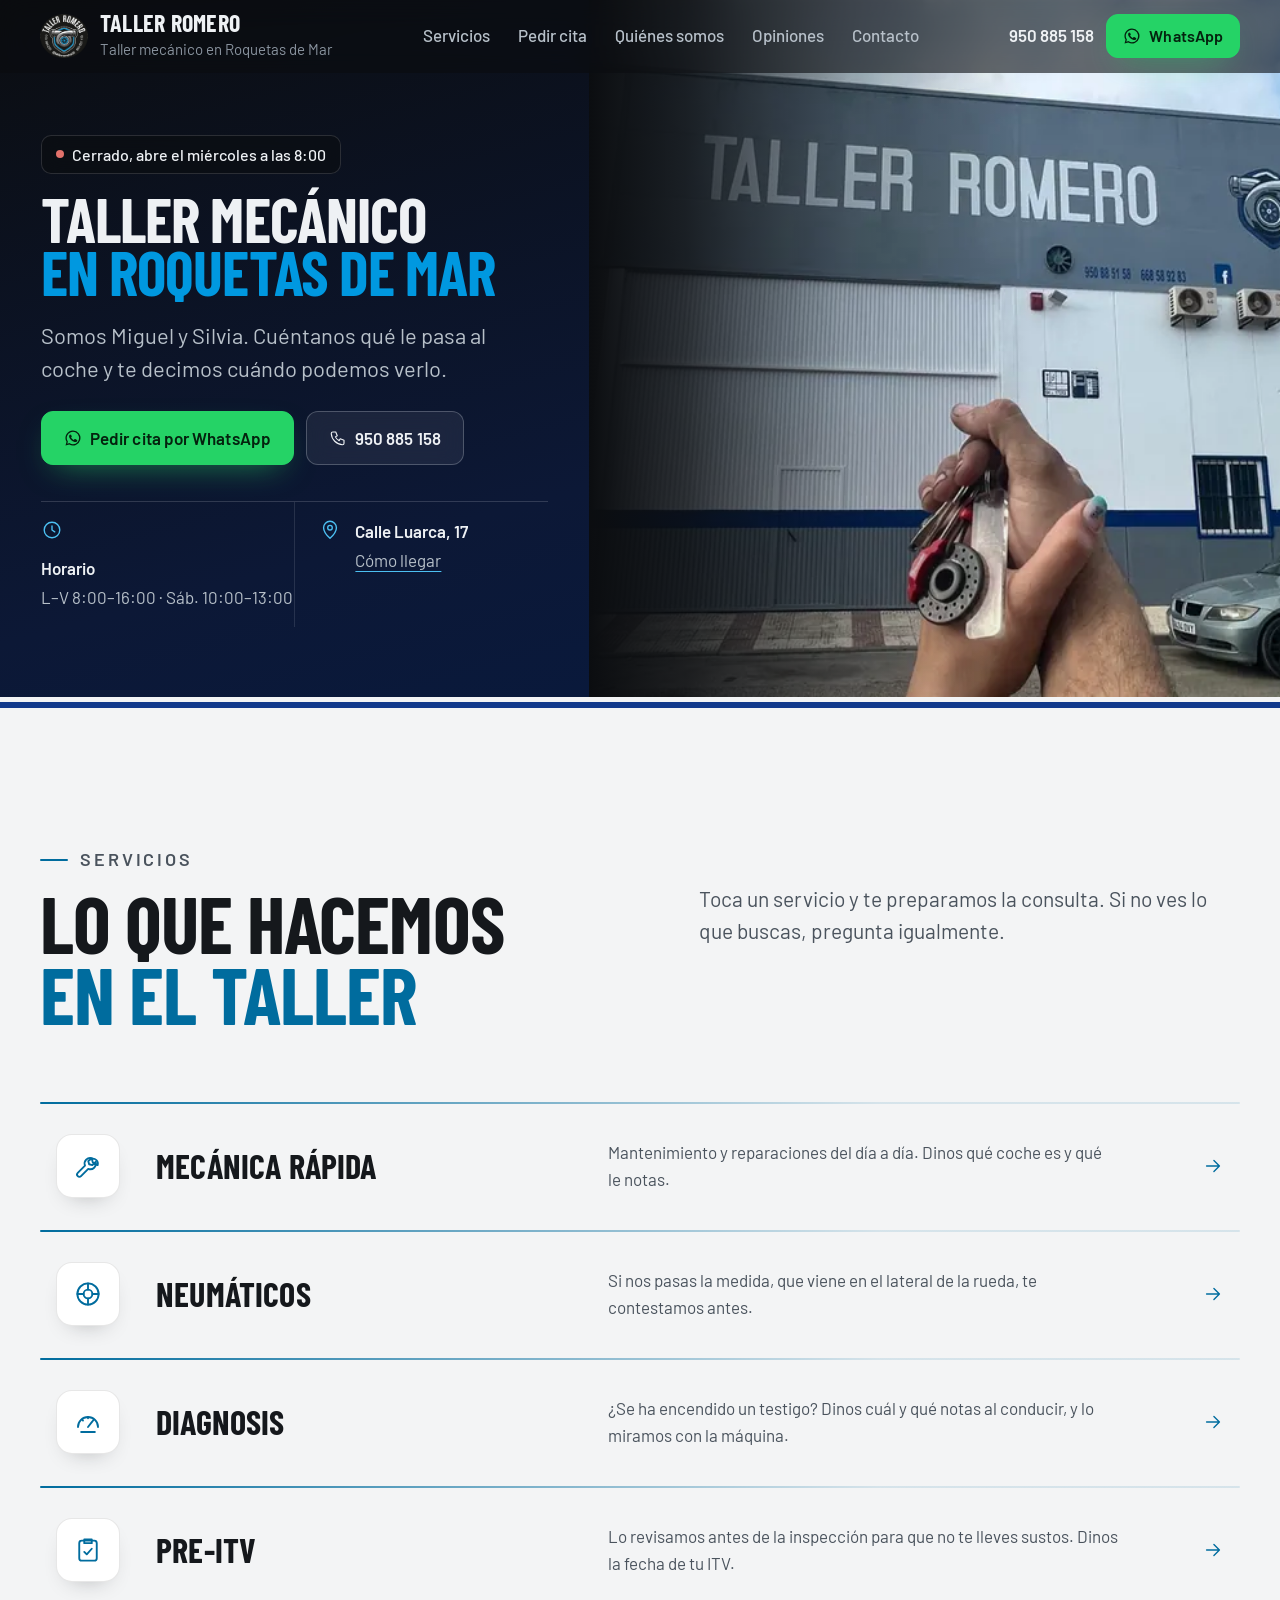
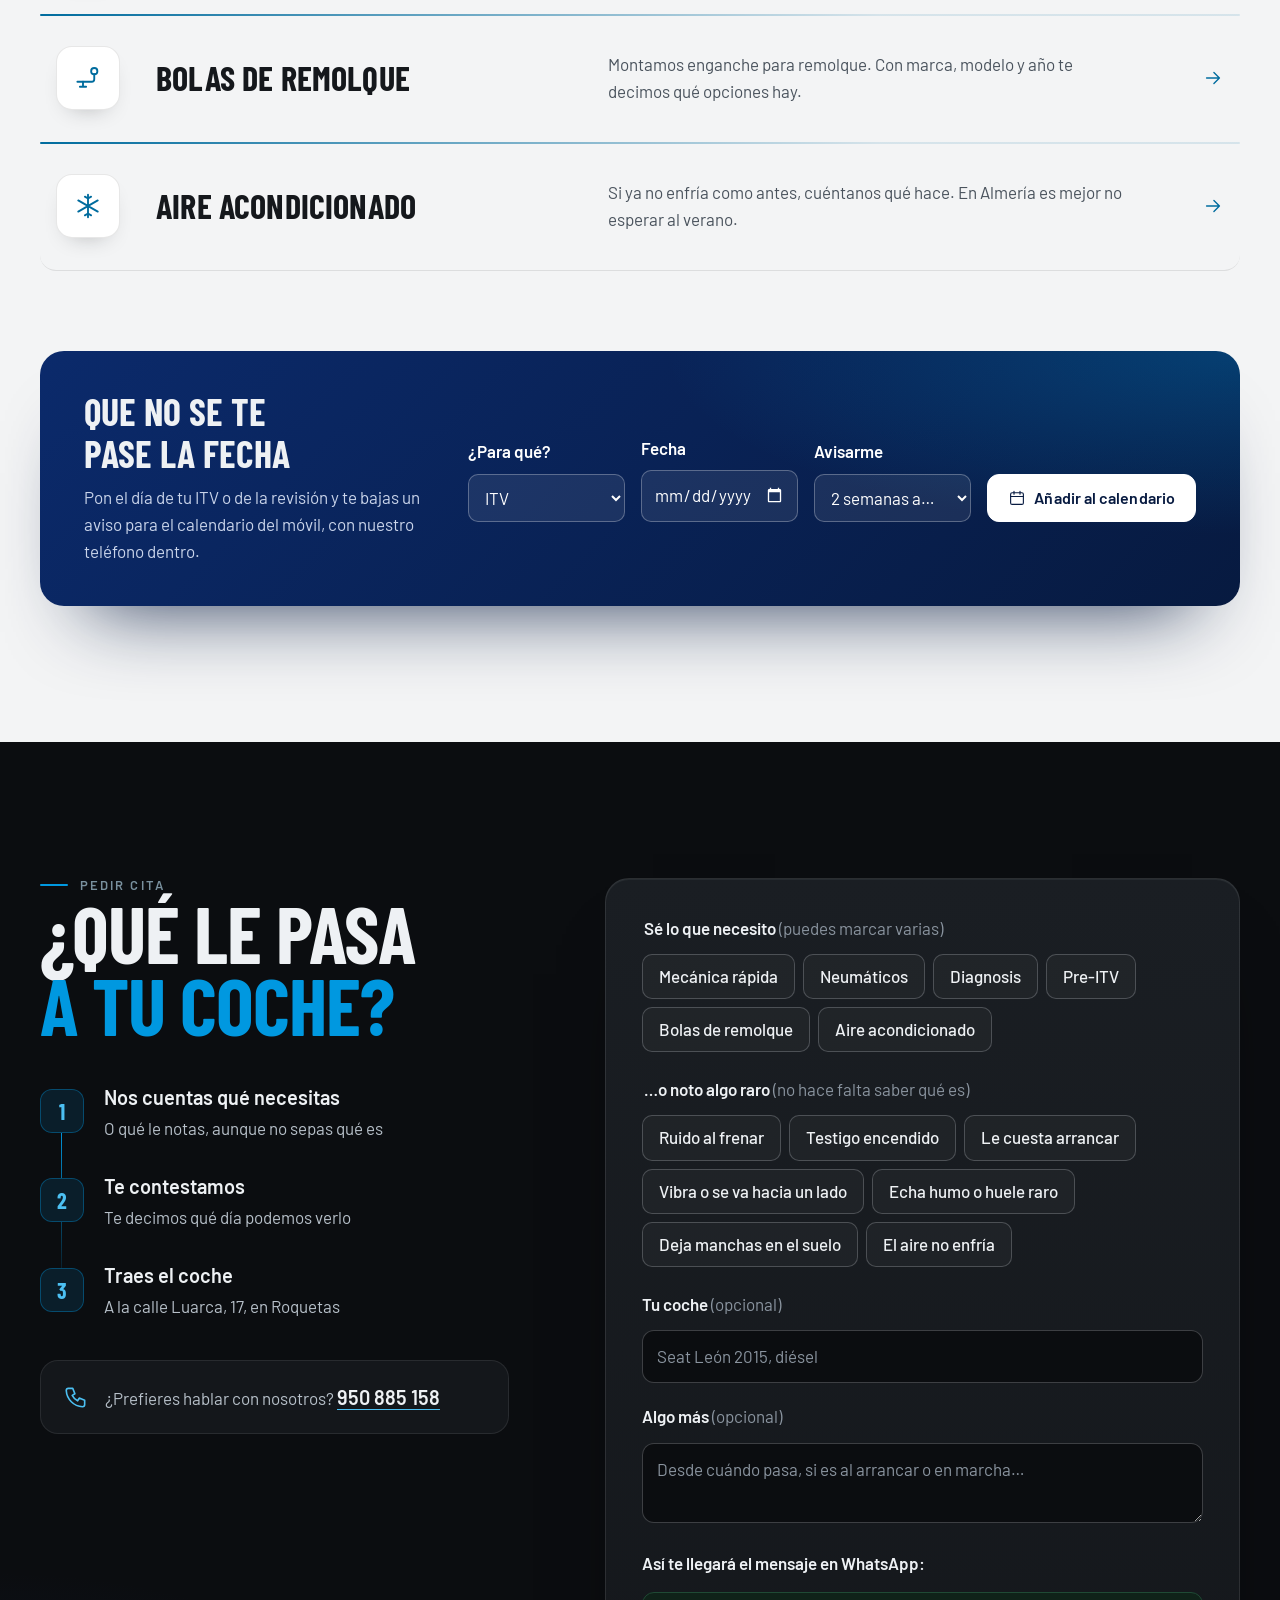
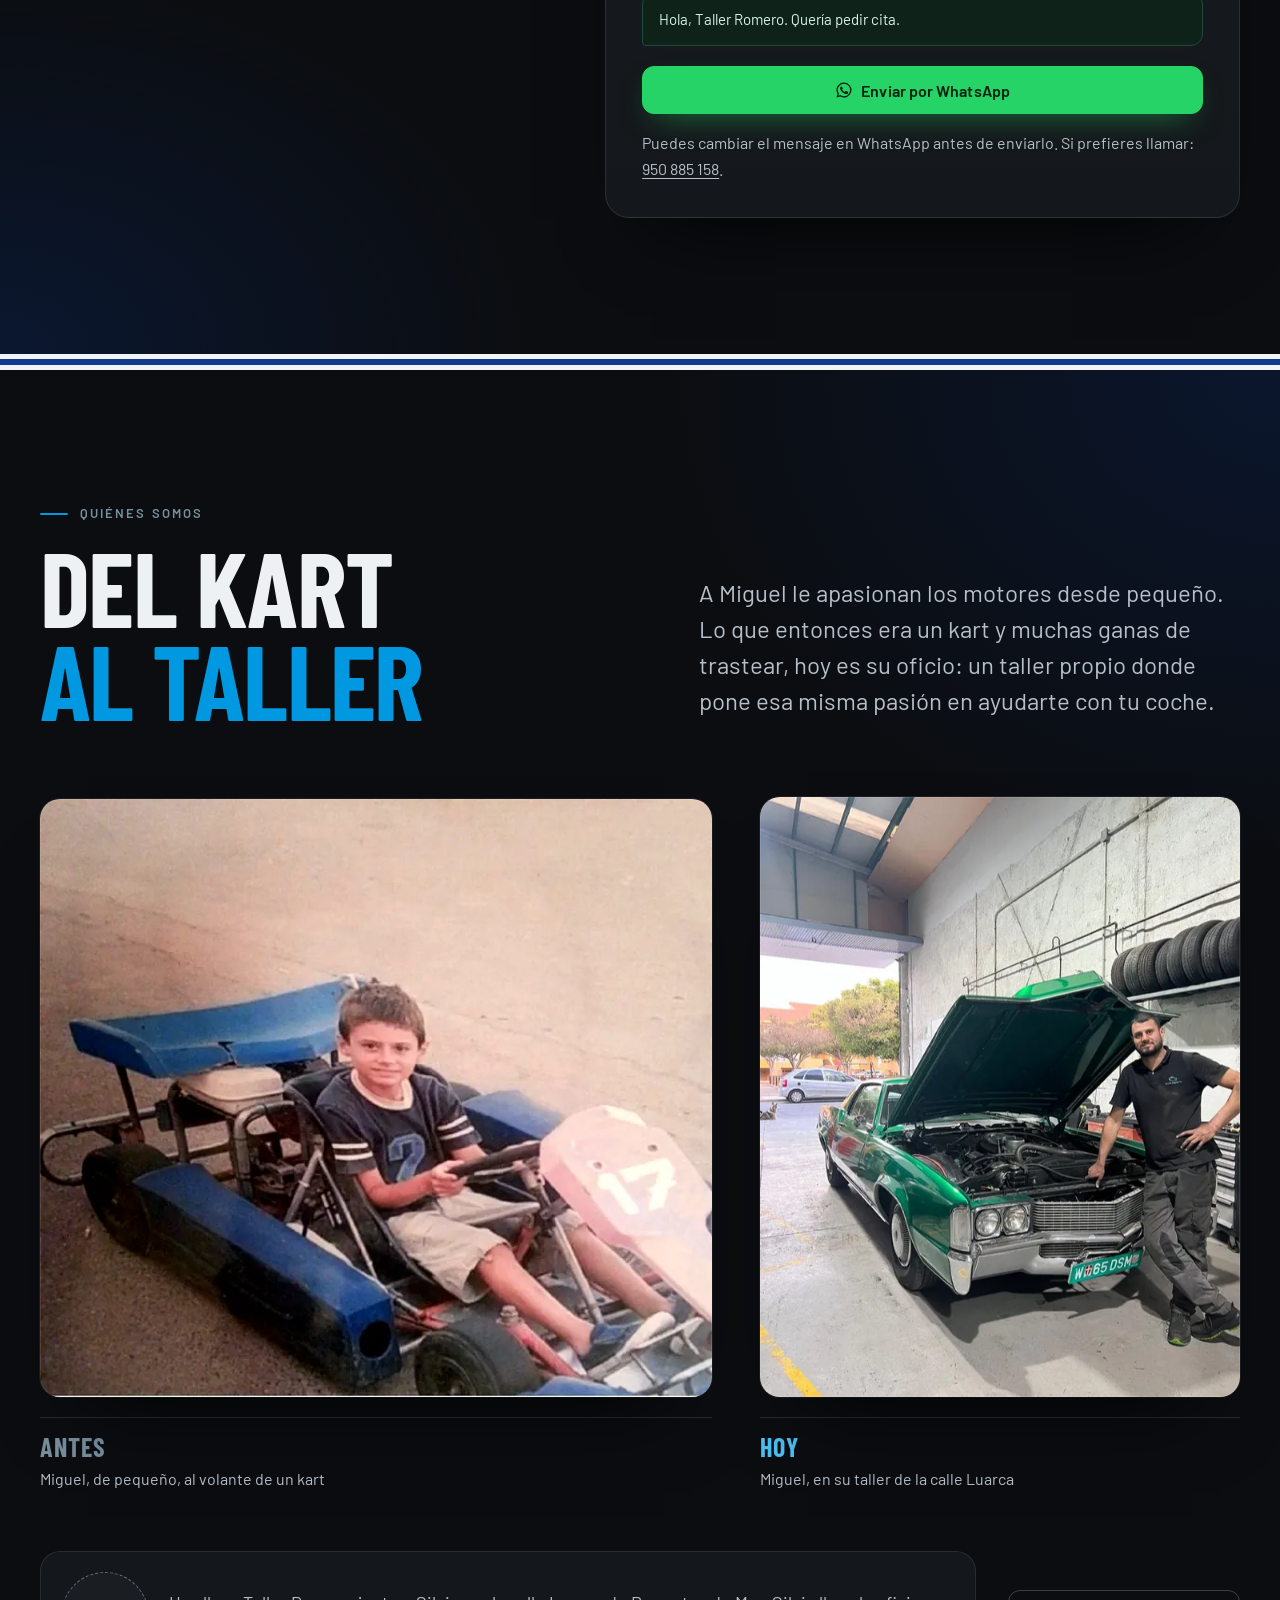
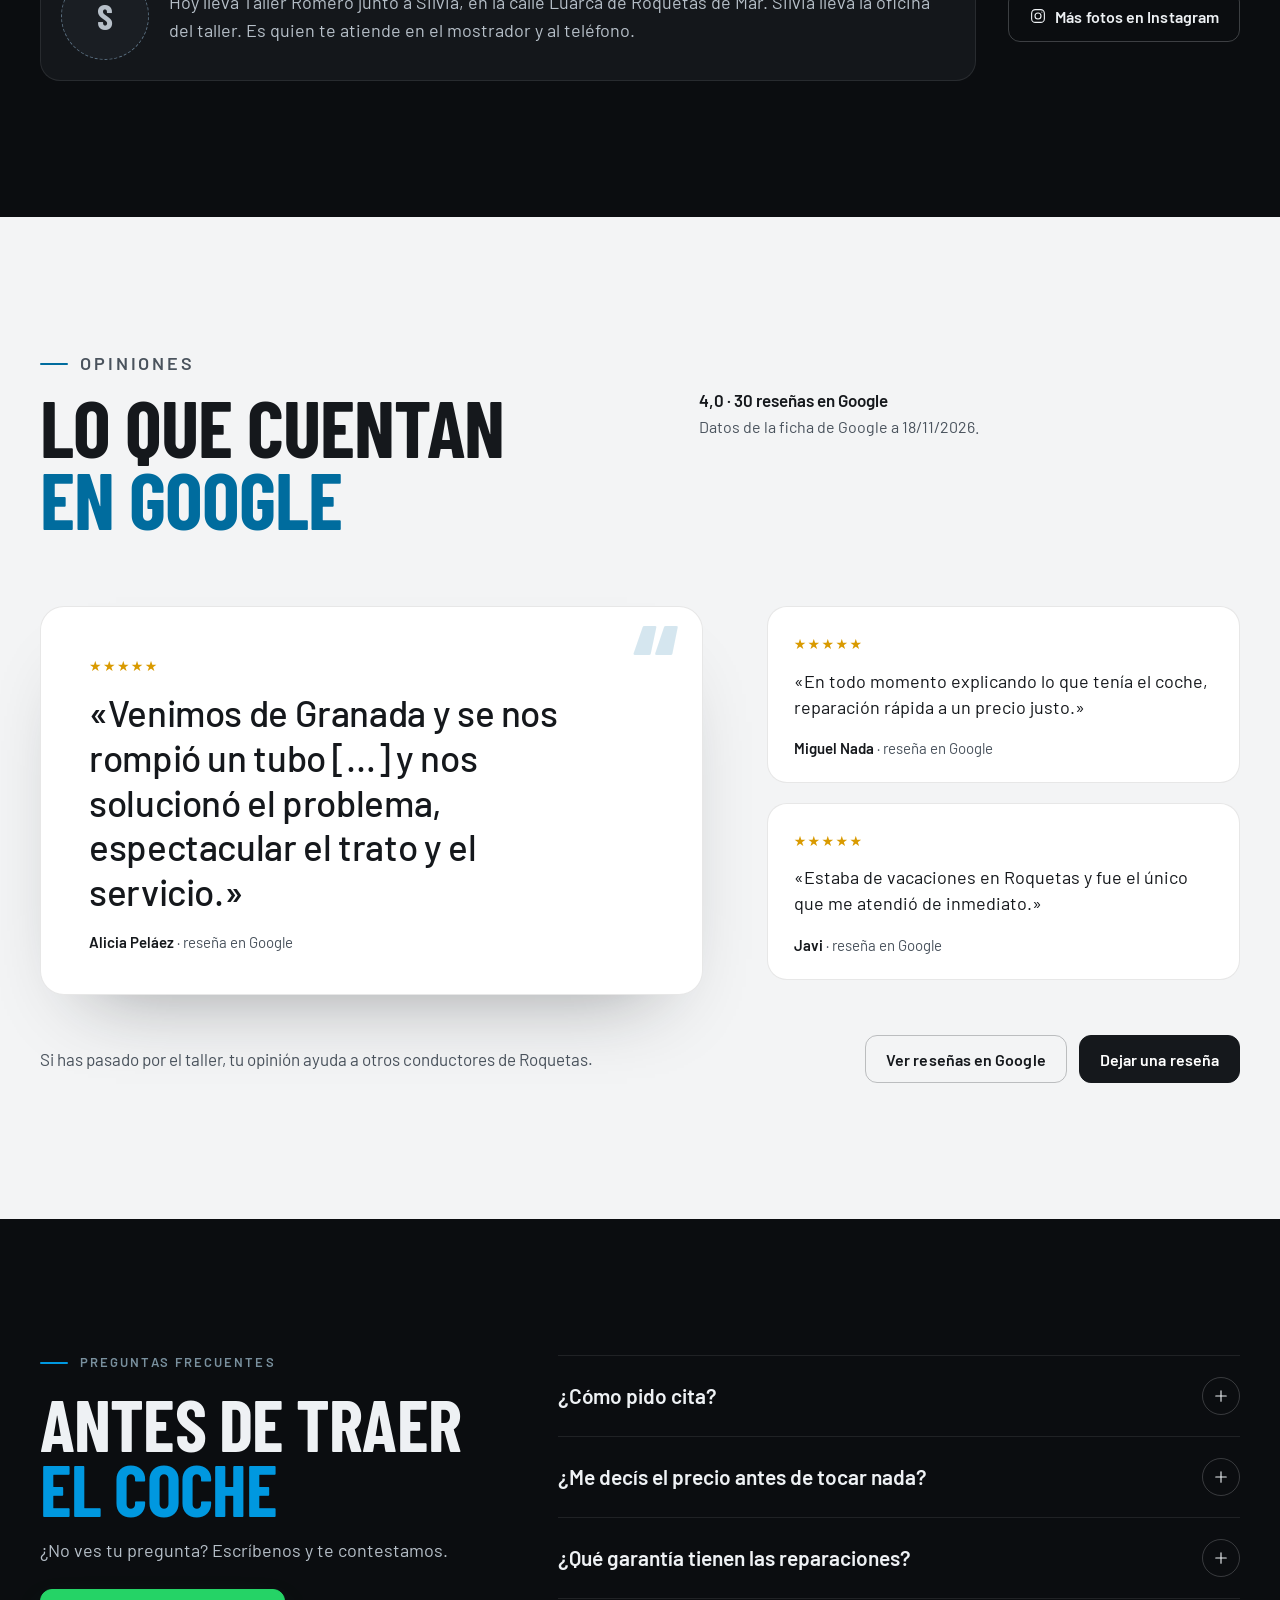
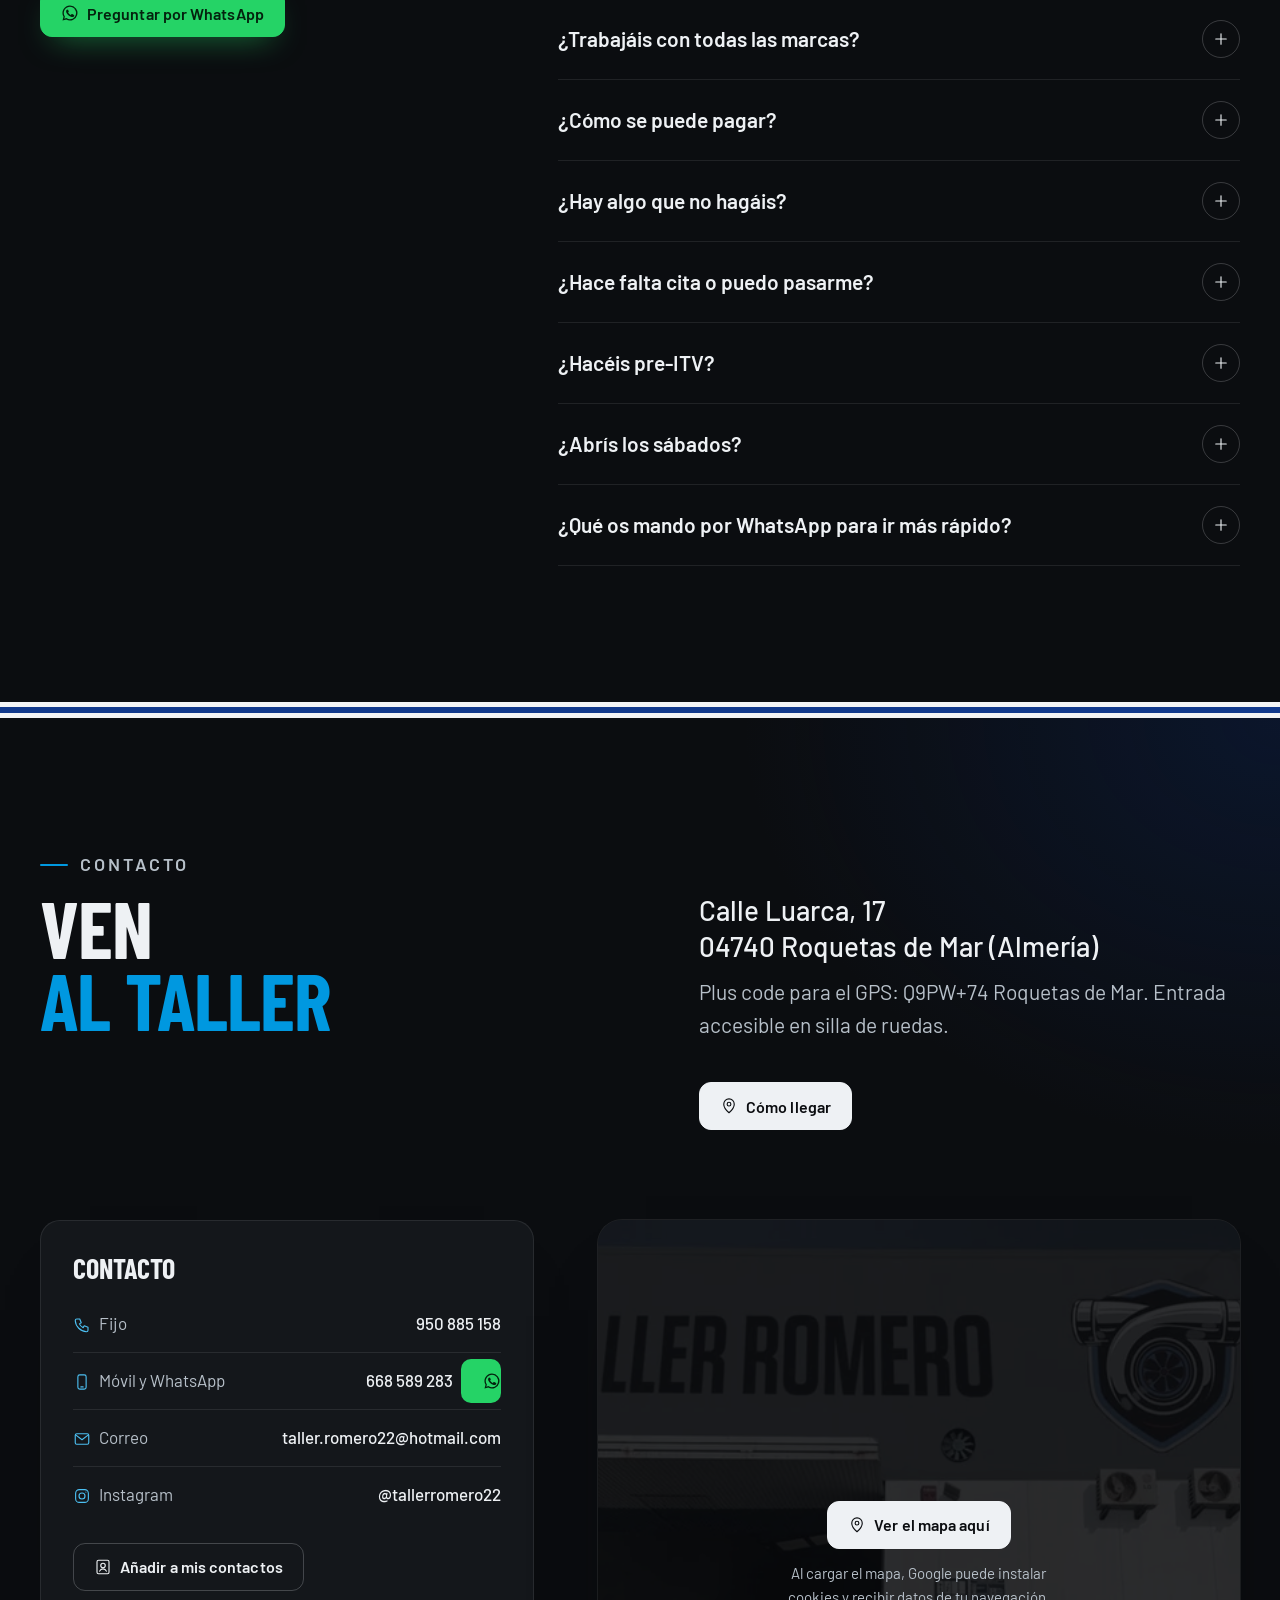
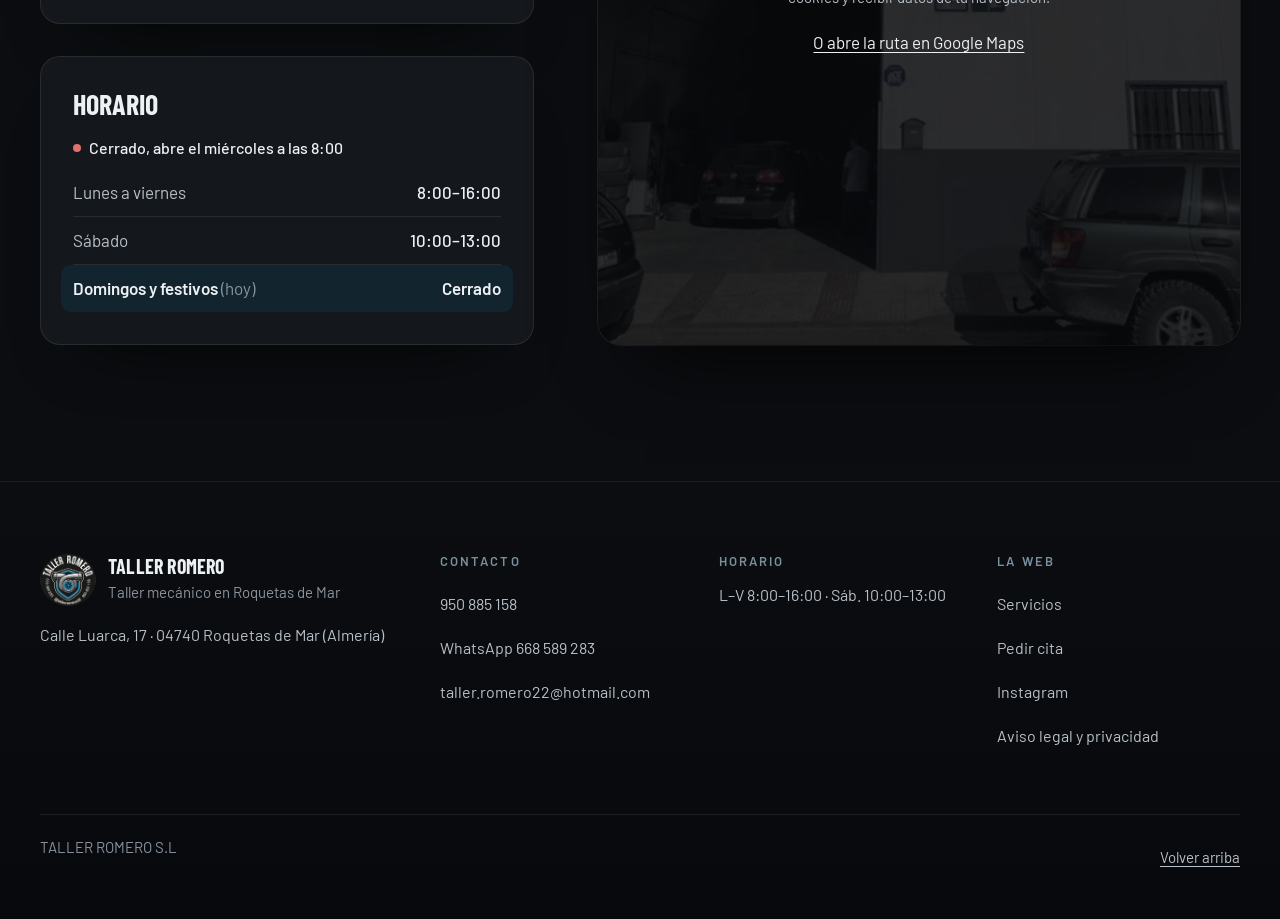
==== index.html @ 3a16a94a "La fachada ocupa la mitad derecha de la portada. En escritorio la foto llega al borde, a altura comp" ====
<!doctype html>
<html lang="es">
<head>
<meta charset="utf-8">
<meta name="viewport" content="width=device-width, initial-scale=1, viewport-fit=cover">
<title>Taller Romero · Taller mecánico en Roquetas de Mar (Almería)</title>
<meta name="description" content="Taller mecánico en la calle Luarca, 17 de Roquetas de Mar. Mecánica rápida, neumáticos, diagnosis, pre-ITV, bolas de remolque y aire acondicionado. Llama al 950 885 158 o escribe por WhatsApp.">
<meta name="theme-color" content="#0b0d10">
<link rel="icon" href="favicon.png" type="image/png">
<link rel="apple-touch-icon" href="apple-touch-icon.png">
<link rel="preload" href="assets/fonts/BarlowCondensed-Bold.woff2" as="font" type="font/woff2" crossorigin>
<link rel="preload" href="assets/fonts/Barlow-Regular.woff2" as="font" type="font/woff2" crossorigin>
<link rel="stylesheet" href="assets/estilos.css">
<meta property="og:type" content="website">
<meta property="og:locale" content="es_ES">
<meta property="og:site_name" content="Taller Romero">
<meta property="og:title" content="Taller Romero · Taller mecánico en Roquetas de Mar">
<meta property="og:description" content="Mecánica rápida, neumáticos, diagnosis, pre-ITV, bolas de remolque y aire acondicionado. Calle Luarca, 17 · Roquetas de Mar.">
<meta property="og:image" content="og.jpg">
<meta property="og:image:width" content="1200">
<meta property="og:image:height" content="630">
<meta property="og:image:alt" content="Fachada de Taller Romero en Roquetas de Mar">
<meta name="twitter:card" content="summary_large_image">
<!-- ===================== DOMINIO (cuando lo haya) =====================
     Mientras la web esté en *.pages.dev NO hay canonical a propósito.
     Con dominio propio, descomenta estas 3 líneas, cambia el dominio y
     borra la línea og:image de arriba. Pon el mismo dominio en
     assets/config.js (negocio.dominio). Ver README-PUBLICAR.md.
<link rel="canonical" href="https://www.EL-DOMINIO.es/">
<meta property="og:url" content="https://www.EL-DOMINIO.es/">
<meta property="og:image" content="https://www.EL-DOMINIO.es/og.jpg">
     ==================================================================== -->
<script src="assets/config.js" defer></script>
<script src="assets/taller.js" defer></script>
</head>
<body>
<a class="saltar" href="#contenido">Saltar al contenido</a>

<svg class="sprite" aria-hidden="true">
  <defs>
    <symbol id="i-wa" viewBox="0 0 24 24"><path fill="currentColor" d="M12 2a10 10 0 0 0-8.6 15.1L2 22l5-1.3A10 10 0 1 0 12 2Zm0 18.2c-1.5 0-3-.4-4.3-1.2l-.3-.2-3 .8.8-2.9-.2-.3A8.2 8.2 0 1 1 12 20.2Zm4.5-6.1c-.2-.1-1.5-.7-1.7-.8-.2-.1-.4-.1-.6.1l-.8 1c-.1.2-.3.2-.5.1a6.7 6.7 0 0 1-3.3-2.9c-.3-.4.2-.4.7-1.4.1-.2 0-.3 0-.5l-.8-1.8c-.2-.5-.4-.4-.6-.4h-.5a1 1 0 0 0-.7.3c-.2.3-.9.9-.9 2.2s1 2.6 1.1 2.7c.1.2 1.9 2.9 4.6 4 1.7.7 2.4.8 3.2.7.5-.1 1.5-.6 1.8-1.2.2-.6.2-1.1.1-1.2l-.5-.3Z"/></symbol>
    <symbol id="i-tel" viewBox="0 0 24 24"><path fill="none" stroke="currentColor" stroke-width="1.5" stroke-linecap="round" stroke-linejoin="round" d="M5 4h4l2 5-2.5 1.5a11 11 0 0 0 5 5L15 13l5 2v4a2 2 0 0 1-2 2A16 16 0 0 1 3 6a2 2 0 0 1 2-2"/></symbol>
    <symbol id="i-pin" viewBox="0 0 24 24"><g fill="none" stroke="currentColor" stroke-width="1.5" stroke-linecap="round" stroke-linejoin="round"><path d="M12 21s-7-6.2-7-11.5a7 7 0 0 1 14 0C19 14.8 12 21 12 21Z"/><circle cx="12" cy="9.5" r="2.5"/></g></symbol>
    <symbol id="i-mas" viewBox="0 0 24 24"><path fill="none" stroke="currentColor" stroke-width="1.5" stroke-linecap="round" d="M12 5v14M5 12h14"/></symbol>
    <symbol id="i-menu" viewBox="0 0 24 24"><path fill="none" stroke="currentColor" stroke-width="1.5" stroke-linecap="round" d="M4 7h16M4 12h16M4 17h16"/></symbol>
    <symbol id="i-agenda" viewBox="0 0 24 24"><g fill="none" stroke="currentColor" stroke-width="1.5" stroke-linecap="round" stroke-linejoin="round"><rect x="4" y="3" width="16" height="18" rx="2"/><circle cx="12" cy="10" r="3"/><path d="M7.5 17.5c.8-2 2.5-3 4.5-3s3.7 1 4.5 3"/></g></symbol>
    <symbol id="i-calendario" viewBox="0 0 24 24"><g fill="none" stroke="currentColor" stroke-width="1.5" stroke-linecap="round" stroke-linejoin="round"><rect x="3.5" y="5" width="17" height="15.5" rx="2"/><path d="M3.5 10h17M8 3v4M16 3v4"/></g></symbol>
    <symbol id="i-reloj" viewBox="0 0 24 24"><g fill="none" stroke="currentColor" stroke-width="1.5" stroke-linecap="round" stroke-linejoin="round"><circle cx="12" cy="12" r="8.5"/><path d="M12 7.5V12l3 2"/></g></symbol>
    <symbol id="i-llave" viewBox="0 0 24 24"><g fill="none" stroke="currentColor" stroke-width="1.5" stroke-linecap="round" stroke-linejoin="round"><path d="M14.7 6.3a4 4 0 0 1 5 5l-2.2-.6-1.7-1.7-.6-2.2-.5-.5Z"/><path d="M15.2 5.8a4.5 4.5 0 0 0-5.6 5.9L3.8 17.5a1.8 1.8 0 0 0 2.6 2.6l5.8-5.8a4.5 4.5 0 0 0 5.9-5.6l-2.6 2.6-2.6-.7-.7-2.6Z"/></g></symbol>
    <symbol id="i-rueda" viewBox="0 0 24 24"><g fill="none" stroke="currentColor" stroke-width="1.5" stroke-linecap="round" stroke-linejoin="round"><circle cx="12" cy="12" r="8.5"/><circle cx="12" cy="12" r="3.5"/><path d="M12 3.5v5M12 15.5v5M3.5 12h5M15.5 12h5"/></g></symbol>
    <symbol id="i-diagnosis" viewBox="0 0 24 24"><g fill="none" stroke="currentColor" stroke-width="1.5" stroke-linecap="round" stroke-linejoin="round"><path d="M4 16a8 8 0 1 1 16 0"/><path d="m12 16 3.5-4.5"/><path d="M6.5 20h11"/><path d="M12 8v1M7.3 10.2l.7.7M16.7 10.2l-.7.7"/></g></symbol>
    <symbol id="i-itv" viewBox="0 0 24 24"><g fill="none" stroke="currentColor" stroke-width="1.5" stroke-linecap="round" stroke-linejoin="round"><rect x="5" y="4.5" width="14" height="16" rx="2"/><path d="M9 3.5h6v3H9z"/><path d="m9 13.5 2 2 4-4.5"/></g></symbol>
    <symbol id="i-remolque" viewBox="0 0 24 24"><g fill="none" stroke="currentColor" stroke-width="1.5" stroke-linecap="round" stroke-linejoin="round"><circle cx="17" cy="6.5" r="2.5"/><path d="M17 9v4a2 2 0 0 1-2 2H3.5"/><path d="M8 15v4M5.5 19h5"/></g></symbol>
    <symbol id="i-aire" viewBox="0 0 24 24"><g fill="none" stroke="currentColor" stroke-width="1.5" stroke-linecap="round" stroke-linejoin="round"><path d="M12 3v18M4.2 7.5l15.6 9M4.2 16.5l15.6-9"/><path d="M9.5 4.5 12 6l2.5-1.5M9.5 19.5 12 18l2.5 1.5"/></g></symbol>
    <symbol id="i-flecha" viewBox="0 0 24 24"><g fill="none" stroke="currentColor" stroke-width="1.5" stroke-linecap="round" stroke-linejoin="round"><path d="M5 12h14M13 6l6 6-6 6"/></g></symbol>
    <symbol id="i-correo" viewBox="0 0 24 24"><g fill="none" stroke="currentColor" stroke-width="1.5" stroke-linecap="round" stroke-linejoin="round"><rect x="3" y="5" width="18" height="14" rx="2"/><path d="m3.5 6.5 8.5 6.5 8.5-6.5"/></g></symbol>
    <symbol id="i-ig" viewBox="0 0 24 24"><g fill="none" stroke="currentColor" stroke-width="1.5" stroke-linecap="round" stroke-linejoin="round"><rect x="3.5" y="3.5" width="17" height="17" rx="5"/><circle cx="12" cy="12" r="4"/><path d="M17.2 6.8h.01"/></g></symbol>
    <symbol id="i-movil" viewBox="0 0 24 24"><g fill="none" stroke="currentColor" stroke-width="1.5" stroke-linecap="round" stroke-linejoin="round"><rect x="6.5" y="2.5" width="11" height="19" rx="2.5"/><path d="M10.5 18.5h3"/></g></symbol>
  </defs>
</svg>

<header class="cabecera">
  <div class="envoltura">
    <a class="marca" href="#inicio">
      <picture><source srcset="assets/logo-240.webp" type="image/webp"><img src="assets/logo-240.png" width="240" height="223" alt=""></picture>
      <span><b>Taller Romero</b><small>Taller mecánico en Roquetas de Mar</small></span>
    </a>
    <nav class="menu" aria-label="Principal">
      <a href="#servicios">Servicios</a>
      <a href="#cita">Pedir cita</a>
      <a href="#historia">Quiénes somos</a>
      <a href="#opiniones">Opiniones</a>
      <a href="#contacto">Contacto</a>
    </nav>
    <div class="cab-acciones">
      <a class="tel cifras" href="tel:+34950885158">950 885 158</a>
      <a class="boton wa" href="https://wa.me/34668589283"><svg aria-hidden="true"><use href="#i-wa"/></svg>WhatsApp</a>
      <details class="menu-movil">
        <summary aria-label="Menú"><svg aria-hidden="true"><use href="#i-menu"/></svg></summary>
        <nav aria-label="Principal (móvil)">
          <a href="#servicios">Servicios</a>
          <a href="#cita">Pedir cita</a>
          <a href="#historia">Quiénes somos</a>
          <a href="#opiniones">Opiniones</a>
          <a href="#dudas">Dudas</a>
          <a href="#contacto">Contacto</a>
        </nav>
      </details>
    </div>
  </div>
</header>

<main id="contenido" tabindex="-1">

<section class="portada" id="inicio" aria-labelledby="titular">
  <div class="envoltura portada-contenido">
    <div class="portada-texto">
      <p class="ceja"><span class="estado" data-estado data-abierto="">Horario en la sección de contacto</span></p>
      <h1 id="titular">Taller mecánico <span>en Roquetas de Mar</span></h1>
      <p class="entrada">Somos Miguel y Silvia. Cuéntanos qué le pasa al coche y te decimos cuándo podemos verlo.</p>
      <div class="acciones">
        <a class="boton wa" href="https://wa.me/34668589283?text=Hola%2C%20Taller%20Romero.%20Quer%C3%ADa%20pedir%20cita."><svg aria-hidden="true"><use href="#i-wa"/></svg>Pedir cita por WhatsApp</a>
        <a class="boton boton-cristal cifras" href="tel:+34950885158"><svg aria-hidden="true"><use href="#i-tel"/></svg>950 885 158</a>
      </div>
    </div>
    <figure class="portada-foto">
      <picture>
        <source type="image/webp" srcset="assets/fachada-llaves-720.webp 720w, assets/fachada-llaves.webp 1200w" sizes="(min-width:2220px) 1200px, (min-width:1000px) 54vw, 100vw">
        <img src="assets/fachada-llaves.jpg" srcset="assets/fachada-llaves-720.jpg 720w, assets/fachada-llaves.jpg 1200w" sizes="(min-width:2220px) 1200px, (min-width:1000px) 54vw, 100vw" width="1200" height="900" fetchpriority="high" decoding="async" alt="Fachada de Taller Romero en Roquetas de Mar">
      </picture>
    </figure>
    <ul class="datos-hoy cifras">
      <li><svg aria-hidden="true"><use href="#i-reloj"/></svg><span><b>Horario</b><span data-horario-resumen>Llama al 950 885 158</span></span></li>
      <li><svg aria-hidden="true"><use href="#i-pin"/></svg><span><b>Calle Luarca, 17</b><a class="como-llegar" href="https://www.google.com/maps/dir/?api=1&amp;destination=TALLER+ROMERO+S.L&amp;destination_place_id=ChIJrWbAO3pxcA0RxRs7Sl1MRZg">Cómo llegar</a></span></li>
    </ul>
  </div>
</section>

<div class="franja" aria-hidden="true"></div>

<section class="seccion clara" id="servicios" aria-labelledby="t-servicios">
  <div class="envoltura">
    <div class="intro">
      <p class="ceja">Servicios</p>
      <h2 id="t-servicios">Lo que hacemos <span>en el taller</span></h2>
      <p>Toca un servicio y te preparamos la consulta. Si no ves lo que buscas, pregunta igualmente.</p>
    </div>
    <ul class="servicios">
      <li class="servicio"><span class="servicio-icono" aria-hidden="true"><svg><use href="#i-llave"/></svg></span><div class="servicio-texto"><h3><a href="#cita" data-servicio="Mecánica rápida">Mecánica rápida<span class="sr">: preguntar</span></a></h3><p>Mantenimiento y reparaciones del día a día. Dinos qué coche es y qué le notas.</p></div><svg class="servicio-flecha" aria-hidden="true"><use href="#i-flecha"/></svg></li>
      <li class="servicio"><span class="servicio-icono" aria-hidden="true"><svg><use href="#i-rueda"/></svg></span><div class="servicio-texto"><h3><a href="#cita" data-servicio="Neumáticos">Neumáticos<span class="sr">: preguntar</span></a></h3><p>Si nos pasas la medida, que viene en el lateral de la rueda, te contestamos antes.</p></div><svg class="servicio-flecha" aria-hidden="true"><use href="#i-flecha"/></svg></li>
      <li class="servicio"><span class="servicio-icono" aria-hidden="true"><svg><use href="#i-diagnosis"/></svg></span><div class="servicio-texto"><h3><a href="#cita" data-servicio="Diagnosis">Diagnosis<span class="sr">: preguntar</span></a></h3><p>¿Se ha encendido un testigo? Dinos cuál y qué notas al conducir, y lo miramos con la máquina.</p></div><svg class="servicio-flecha" aria-hidden="true"><use href="#i-flecha"/></svg></li>
      <li class="servicio"><span class="servicio-icono" aria-hidden="true"><svg><use href="#i-itv"/></svg></span><div class="servicio-texto"><h3><a href="#cita" data-servicio="Pre-ITV">Pre-ITV<span class="sr">: preguntar</span></a></h3><p>Lo revisamos antes de la inspección para que no te lleves sustos. Dinos la fecha de tu ITV.</p></div><svg class="servicio-flecha" aria-hidden="true"><use href="#i-flecha"/></svg></li>
      <li class="servicio"><span class="servicio-icono" aria-hidden="true"><svg><use href="#i-remolque"/></svg></span><div class="servicio-texto"><h3><a href="#cita" data-servicio="Bolas de remolque">Bolas de remolque<span class="sr">: preguntar</span></a></h3><p>Montamos enganche para remolque. Con marca, modelo y año te decimos qué opciones hay.</p></div><svg class="servicio-flecha" aria-hidden="true"><use href="#i-flecha"/></svg></li>
      <li class="servicio"><span class="servicio-icono" aria-hidden="true"><svg><use href="#i-aire"/></svg></span><div class="servicio-texto"><h3><a href="#cita" data-servicio="Aire acondicionado">Aire acondicionado<span class="sr">: preguntar</span></a></h3><p>Si ya no enfría como antes, cuéntanos qué hace. En Almería es mejor no esperar al verano.</p></div><svg class="servicio-flecha" aria-hidden="true"><use href="#i-flecha"/></svg></li>
    </ul>

    <form class="recordatorio" id="recordatorio" novalidate>
      <div class="rec-texto">
        <h3>Que no se te pase la fecha</h3>
        <p>Pon el día de tu ITV o de la revisión y te bajas un aviso para el calendario del móvil, con nuestro teléfono dentro.</p>
      </div>
      <div class="rec-campos">
        <div class="campo-c">
          <label for="rec-que">¿Para qué?</label>
          <select id="rec-que" name="que">
            <option>ITV</option>
            <option>Revisión del coche</option>
            <option>Cambio de neumáticos</option>
            <option>Revisar el aire antes del verano</option>
          </select>
        </div>
        <div class="campo-c">
          <label for="rec-fecha">Fecha</label>
          <input type="date" id="rec-fecha" name="fecha" required aria-describedby="rec-error">
        </div>
        <div class="campo-c">
          <label for="rec-antes">Avisarme</label>
          <select id="rec-antes" name="antes">
            <option value="7">1 semana antes</option>
            <option value="14" selected>2 semanas antes</option>
            <option value="30">1 mes antes</option>
          </select>
        </div>
        <button class="boton boton-oscuro" type="submit"><svg aria-hidden="true"><use href="#i-calendario"/></svg>Añadir al calendario</button>
      </div>
      <p class="rec-mensaje error" id="rec-error" hidden>Elige la fecha para poder crear el aviso.</p>
      <p class="rec-mensaje" id="rec-ok" role="status" hidden>Listo. Ábrelo y pulsa «Añadir» en tu calendario.</p>
    </form>
  </div>
</section>

<section class="seccion" id="cita" aria-labelledby="t-cita">
  <div class="envoltura consulta-grid">
    <div class="cita-texto">
      <p class="ceja">Pedir cita</p>
      <h2 id="t-cita">¿Qué le pasa <span>a tu coche?</span></h2>
      <ol class="pasos">
        <li><span><b>Nos cuentas qué necesitas</b>O qué le notas, aunque no sepas qué es</span></li>
        <li><span><b>Te contestamos</b>Te decimos qué día podemos verlo</span></li>
        <li><span><b>Traes el coche</b>A la calle Luarca, 17, en Roquetas</span></li>
      </ol>
      <p class="cita-llamar"><svg aria-hidden="true"><use href="#i-tel"/></svg><span>¿Prefieres hablar con nosotros? <a class="cifras" href="tel:+34950885158">950 885 158</a></span></p>
    </div>
    <form class="panel" id="consulta" action="https://wa.me/34668589283" method="get" target="_blank">
      <fieldset>
        <legend>Sé lo que necesito <span class="opcional">(puedes marcar varias)</span></legend>
        <div class="chips">
          <input type="checkbox" id="s1" name="servicio" value="Mecánica rápida"><label for="s1">Mecánica rápida</label>
          <input type="checkbox" id="s2" name="servicio" value="Neumáticos"><label for="s2">Neumáticos</label>
          <input type="checkbox" id="s3" name="servicio" value="Diagnosis"><label for="s3">Diagnosis</label>
          <input type="checkbox" id="s4" name="servicio" value="Pre-ITV"><label for="s4">Pre-ITV</label>
          <input type="checkbox" id="s5" name="servicio" value="Bolas de remolque"><label for="s5">Bolas de remolque</label>
          <input type="checkbox" id="s6" name="servicio" value="Aire acondicionado"><label for="s6">Aire acondicionado</label>
        </div>
      </fieldset>
      <fieldset class="sintomas">
        <legend>…o noto algo raro <span class="opcional">(no hace falta saber qué es)</span></legend>
        <div class="chips">
          <input type="checkbox" id="n1" name="sintoma" value="Ruido al frenar"><label for="n1">Ruido al frenar</label>
          <input type="checkbox" id="n2" name="sintoma" value="Un testigo encendido en el cuadro"><label for="n2">Testigo encendido</label>
          <input type="checkbox" id="n3" name="sintoma" value="Le cuesta arrancar"><label for="n3">Le cuesta arrancar</label>
          <input type="checkbox" id="n4" name="sintoma" value="Vibra o se va hacia un lado"><label for="n4">Vibra o se va hacia un lado</label>
          <input type="checkbox" id="n5" name="sintoma" value="Echa humo o huele raro"><label for="n5">Echa humo o huele raro</label>
          <input type="checkbox" id="n6" name="sintoma" value="Deja manchas en el suelo"><label for="n6">Deja manchas en el suelo</label>
          <input type="checkbox" id="n7" name="sintoma" value="El aire no enfría"><label for="n7">El aire no enfría</label>
        </div>
      </fieldset>
      <div class="campo">
        <label for="coche">Tu coche <span class="opcional">(opcional)</span></label>
        <input type="text" id="coche" name="coche" placeholder="Seat León 2015, diésel" autocomplete="off">
      </div>
      <div class="campo">
        <label for="detalle">Algo más <span class="opcional">(opcional)</span></label>
        <textarea id="detalle" name="detalle" placeholder="Desde cuándo pasa, si es al arrancar o en marcha…"></textarea>
      </div>
      <p class="etiqueta-vista">Así te llegará el mensaje en WhatsApp:</p>
      <p class="vista-previa" id="vista" aria-live="polite">Hola, Taller Romero. Quería pedir cita.</p>
      <button class="boton wa ancho" type="submit"><svg aria-hidden="true"><use href="#i-wa"/></svg>Enviar por WhatsApp</button>
      <p class="nota">Puedes cambiar el mensaje en WhatsApp antes de enviarlo. Si prefieres llamar: <a href="tel:+34950885158">950 885 158</a>.</p>
    </form>
  </div>
</section>

<div class="franja" aria-hidden="true"></div>

<section class="seccion historia" id="historia" aria-labelledby="t-historia">
  <div class="envoltura">
    <div class="historia-intro">
      <p class="ceja">Quiénes somos</p>
      <h2 id="t-historia">Del kart <span>al taller</span></h2>
      <p class="historia-entrada">A Miguel le apasionan los motores desde pequeño. Lo que entonces era un kart y muchas ganas de trastear, hoy es su oficio: un taller propio donde pone esa misma pasión en ayudarte con tu coche.</p>
    </div>
    <div class="antes-despues">
      <figure class="foto-tiempo antes">
        <div class="marco">
          <picture>
            <source type="image/webp" srcset="assets/miguel-kart-720.webp 720w, assets/miguel-kart.webp 1144w" sizes="(min-width:1000px) 680px, calc(100vw - 40px)">
            <img src="assets/miguel-kart.jpg" srcset="assets/miguel-kart-720.jpg 720w, assets/miguel-kart.jpg 1144w" sizes="(min-width:1000px) 680px, calc(100vw - 40px)" width="1144" height="1019" loading="lazy" decoding="async" alt="Miguel de pequeño, sentado al volante de un kart azul con el dorsal 17">
          </picture>
        </div>
        <figcaption><b>Antes</b>Miguel, de pequeño, al volante de un kart</figcaption>
      </figure>
      <figure class="foto-tiempo ahora">
        <div class="marco">
          <picture>
            <source type="image/webp" srcset="assets/miguel-600.webp 600w, assets/miguel.webp 900w" sizes="(min-width:1000px) 460px, calc(100vw - 40px)">
            <img src="assets/miguel-600.jpg" srcset="assets/miguel-600.jpg 600w, assets/miguel.jpg 900w" sizes="(min-width:1000px) 460px, calc(100vw - 40px)" width="900" height="1200" loading="lazy" decoding="async" alt="Miguel hoy en su taller, apoyado en un coche clásico verde con el capó abierto">
          </picture>
        </div>
        <figcaption><b>Hoy</b>Miguel, en su taller de la calle Luarca</figcaption>
      </figure>
      <div class="trayecto" aria-hidden="true"></div>
    </div>
    <div class="historia-pie">
      <!-- FOTO PENDIENTE: assets/silvia.jpg (cuadrada, unos 400×400). Mientras no exista, sale una «S». -->
      <figure class="silvia" data-hueco-contenedor>
        <img src="assets/silvia.jpg" width="400" height="400" loading="lazy" decoding="async" alt="Silvia, de Taller Romero" data-hueco>
        <span class="inicial" aria-hidden="true">S</span>
        <figcaption>Hoy lleva Taller Romero junto a Silvia, en la calle Luarca de Roquetas de Mar. Silvia lleva la oficina del taller. Es quien te atiende en el mostrador y al teléfono.</figcaption>
      </figure>
      <p class="enlace-ig"><a class="boton" href="https://www.instagram.com/tallerromero22/"><svg aria-hidden="true"><use href="#i-ig"/></svg>Más fotos en Instagram</a></p>
    </div>
  </div>
</section>

<section class="seccion clara" id="opiniones" aria-labelledby="t-opiniones">
  <div class="envoltura">
    <div class="intro">
      <p class="ceja">Opiniones</p>
      <h2 id="t-opiniones">Lo que cuentan <span>en Google</span></h2>
      <!-- La nota, el número y la fecha salen de assets/config.js (resenas). Esto es solo el texto sin JavaScript. -->
      <p id="nota-google">4,0 · 30 reseñas en Google</p>
      <p class="tenue" id="fecha-resenas">Datos de la ficha de Google a 18/11/2026.</p>
    </div>
    <!-- Reseñas copiadas literalmente de la ficha de Google (confirmado por el propietario). -->
    <div class="resenas">
      <figure class="resena principal">
        <span class="estrellas" role="img" aria-label="5 de 5 estrellas">★★★★★</span>
        <blockquote>«Venimos de Granada y se nos rompió un tubo […] y nos solucionó el problema, espectacular el trato y el servicio.»</blockquote>
        <figcaption><b>Alicia Peláez</b> · reseña en Google</figcaption>
      </figure>
      <div class="secundarias">
        <figure class="resena">
          <span class="estrellas" role="img" aria-label="5 de 5 estrellas">★★★★★</span>
          <blockquote>«En todo momento explicando lo que tenía el coche, reparación rápida a un precio justo.»</blockquote>
          <figcaption><b>Miguel Nada</b> · reseña en Google</figcaption>
        </figure>
        <figure class="resena">
          <span class="estrellas" role="img" aria-label="5 de 5 estrellas">★★★★★</span>
          <blockquote>«Estaba de vacaciones en Roquetas y fue el único que me atendió de inmediato.»</blockquote>
          <figcaption><b>Javi</b> · reseña en Google</figcaption>
        </figure>
      </div>
    </div>
    <div class="pie-resenas">
      <p class="tenue">Si has pasado por el taller, tu opinión ayuda a otros conductores de Roquetas.</p>
      <div class="acciones">
        <a class="boton" id="ver-resenas" href="https://maps.app.goo.gl/t4EHG9oKdSrzEHbh6">Ver reseñas en Google</a>
        <a class="boton boton-oscuro" id="dejar-resena" href="https://search.google.com/local/writereview?placeid=ChIJrWbAO3pxcA0RxRs7Sl1MRZg">Dejar una reseña</a>
      </div>
    </div>
  </div>
</section>

<section class="seccion" id="dudas" aria-labelledby="t-dudas">
  <div class="envoltura dudas-grid">
    <div class="dudas-intro">
      <p class="ceja">Preguntas frecuentes</p>
      <h2 id="t-dudas">Antes de traer <span>el coche</span></h2>
      <p>¿No ves tu pregunta? Escríbenos y te contestamos.</p>
      <a class="boton wa" href="https://wa.me/34668589283"><svg aria-hidden="true"><use href="#i-wa"/></svg>Preguntar por WhatsApp</a>
    </div>
    <div class="dudas-lista">
      <details class="duda"><summary>¿Cómo pido cita?<svg aria-hidden="true"><use href="#i-mas"/></svg></summary>
        <p>Llama al <a href="tel:+34950885158">950 885 158</a> o escribe por WhatsApp al <a href="https://wa.me/34668589283">668 589 283</a> contando qué coche es y qué le pasa. Te decimos cuándo podemos verlo.</p></details>
      <details class="duda"><summary>¿Me decís el precio antes de tocar nada?<svg aria-hidden="true"><use href="#i-mas"/></svg></summary>
        <p><span class="pendiente">[PENDIENTE confirmar] Borrador: «Sí. Antes de empezar te decimos qué tiene el coche y cuánto va a costar, y si aparece algo más te llamamos antes de seguir.»</span></p></details>
      <details class="duda"><summary>¿Qué garantía tienen las reparaciones?<svg aria-hidden="true"><use href="#i-mas"/></svg></summary>
        <p><span class="pendiente">[PENDIENTE confirmar: plazo y condiciones de la garantía que dan, tal como la aplican]</span></p></details>
      <details class="duda"><summary>¿Trabajáis con todas las marcas?<svg aria-hidden="true"><use href="#i-mas"/></svg></summary>
        <p><span class="pendiente">[PENDIENTE confirmar: si son multimarca o con qué marcas no trabajan]</span></p></details>
      <details class="duda"><summary>¿Cómo se puede pagar?<svg aria-hidden="true"><use href="#i-mas"/></svg></summary>
        <p><span class="pendiente">[PENDIENTE confirmar: efectivo, tarjeta, Bizum, transferencia…]</span></p></details>
      <details class="duda"><summary>¿Hay algo que no hagáis?<svg aria-hidden="true"><use href="#i-mas"/></svg></summary>
        <p><span class="pendiente">[PENDIENTE confirmar: p. ej. chapa y pintura, motos, furgonetas grandes… para ahorrar llamadas]</span></p></details>
      <details class="duda"><summary>¿Hace falta cita o puedo pasarme?<svg aria-hidden="true"><use href="#i-mas"/></svg></summary>
        <p><span class="pendiente">[PENDIENTE confirmar]</span></p></details>
      <details class="duda"><summary>¿Hacéis pre-ITV?<svg aria-hidden="true"><use href="#i-mas"/></svg></summary>
        <p>Sí. Dinos la fecha de tu ITV y buscamos hueco para revisarlo antes.</p></details>
      <details class="duda"><summary>¿Abrís los sábados?<svg aria-hidden="true"><use href="#i-mas"/></svg></summary>
        <p>Los sábados abrimos <span data-horario-dia="6">(ver horario)</span>. Los domingos y festivos el taller está cerrado.</p></details>
      <details class="duda"><summary>¿Qué os mando por WhatsApp para ir más rápido?<svg aria-hidden="true"><use href="#i-mas"/></svg></summary>
        <p>Marca, modelo y año del coche, y qué le notas. Si es por ruedas, la medida del neumático. Si se ha encendido un testigo, una foto del cuadro ayuda mucho.</p></details>
    </div>
  </div>
</section>

<div class="franja" aria-hidden="true"></div>

<section class="seccion" id="contacto" aria-labelledby="t-contacto">
  <div class="envoltura">
    <div class="intro">
      <p class="ceja">Contacto</p>
      <h2 id="t-contacto">Ven <span>al taller</span></h2>
      <address>Calle Luarca, 17<br>04740 Roquetas de Mar (Almería)</address>
      <p class="tenue">Plus code para el GPS: <span class="cifras">Q9PW+74</span> Roquetas de Mar. Entrada accesible en silla de ruedas.</p>
      <p><a class="boton boton-claro" href="https://www.google.com/maps/dir/?api=1&amp;destination=TALLER+ROMERO+S.L&amp;destination_place_id=ChIJrWbAO3pxcA0RxRs7Sl1MRZg"><svg aria-hidden="true"><use href="#i-pin"/></svg>Cómo llegar</a></p>
    </div>
    <div class="contacto-grid">
      <div class="datos-contacto">
        <div class="tarjeta">
          <h3>Contacto</h3>
          <ul class="lista-contacto cifras">
            <li><span><svg aria-hidden="true"><use href="#i-tel"/></svg>Fijo</span><a href="tel:+34950885158">950 885 158</a></li>
            <li><span><svg aria-hidden="true"><use href="#i-movil"/></svg>Móvil y WhatsApp</span><span class="contacto-valor"><a href="tel:+34668589283">668 589 283</a><a class="wa-mini" href="https://wa.me/34668589283" aria-label="Escribir por WhatsApp"><svg aria-hidden="true"><use href="#i-wa"/></svg></a></span></li>
            <li><span><svg aria-hidden="true"><use href="#i-correo"/></svg>Correo</span><a href="mailto:taller.romero22@hotmail.com">taller.romero22@hotmail.com</a></li>
            <li><span><svg aria-hidden="true"><use href="#i-ig"/></svg>Instagram</span><a href="https://www.instagram.com/tallerromero22/">@tallerromero22</a></li>
          </ul>
          <button class="boton guardar" type="button" id="guardar-contacto"><svg aria-hidden="true"><use href="#i-agenda"/></svg>Añadir a mis contactos</button>
        </div>
        <div class="tarjeta">
          <h3>Horario</h3>
          <p class="estado-tabla"><span class="estado" data-estado data-abierto=""></span></p>
          <dl class="horario cifras" id="horario"><div><dt>Horario</dt><dd>Llama al 950 885 158</dd></div></dl>
          <p class="nota" id="aviso-verano" hidden></p>
        </div>
      </div>
      <div class="mapa" id="mapa">
        <picture><source type="image/webp" srcset="assets/fachada-porton-720.webp"><img src="assets/fachada-porton-720.jpg" width="720" height="542" loading="lazy" decoding="async" alt=""></picture>
        <div class="capa">
          <button class="boton boton-claro" type="button" id="cargar-mapa"><svg aria-hidden="true"><use href="#i-pin"/></svg>Ver el mapa aquí</button>
          <p>Al cargar el mapa, Google puede instalar cookies y recibir datos de tu navegación.</p>
          <a class="enlace-mapa" href="https://www.google.com/maps/dir/?api=1&amp;destination=TALLER+ROMERO+S.L&amp;destination_place_id=ChIJrWbAO3pxcA0RxRs7Sl1MRZg">O abre la ruta en Google Maps</a>
        </div>
      </div>
    </div>
  </div>
</section>

</main>

<footer class="pie">
  <div class="envoltura">
    <div class="pie-marca">
      <a class="marca" href="#inicio">
        <picture><source srcset="assets/logo-240.webp" type="image/webp"><img src="assets/logo-240.png" width="240" height="223" loading="lazy" alt=""></picture>
        <span><b>Taller Romero</b><small>Taller mecánico en Roquetas de Mar</small></span>
      </a>
      <p>Calle Luarca, 17 · 04740 Roquetas de Mar (Almería)</p>
    </div>
    <div>
      <h2 class="pie-titulo">Contacto</h2>
      <ul class="pie-enlaces cifras">
        <li><a href="tel:+34950885158">950 885 158</a></li>
        <li><a href="https://wa.me/34668589283">WhatsApp 668 589 283</a></li>
        <li><a href="mailto:taller.romero22@hotmail.com">taller.romero22@hotmail.com</a></li>
      </ul>
    </div>
    <div>
      <h2 class="pie-titulo">Horario</h2>
      <p class="cifras" data-horario-resumen>Llama al 950 885 158</p>
    </div>
    <div>
      <h2 class="pie-titulo">La web</h2>
      <ul class="pie-enlaces">
        <li><a href="#servicios">Servicios</a></li>
        <li><a href="#cita">Pedir cita</a></li>
        <li><a href="https://www.instagram.com/tallerromero22/">Instagram</a></li>
        <li><a href="aviso-legal.html">Aviso legal y privacidad</a></li>
      </ul>
    </div>
  </div>
  <div class="envoltura pie-final">
    <p>TALLER ROMERO S.L</p>
    <a href="#inicio">Volver arriba</a>
  </div>
</footer>

<nav class="barra-movil" aria-label="Contacto rápido">
  <a class="boton" href="tel:+34950885158"><svg aria-hidden="true"><use href="#i-tel"/></svg>Llamar</a>
  <a class="boton wa" href="https://wa.me/34668589283"><svg aria-hidden="true"><use href="#i-wa"/></svg>WhatsApp</a>
</nav>
</body>
</html>
---- assets/estilos.css ----
/* Taller Romero · estilos v3. Sin dependencias ni build.
   Dirección: nave industrial de barrio. Chapa gris, rótulo pintado,
   franja azul marino de la fachada y el turbo azul del logo como único acento. */
@font-face{font-family:"Barlow";src:url(fonts/Barlow-Regular.woff2) format("woff2");font-weight:400;font-display:swap}
@font-face{font-family:"Barlow";src:url(fonts/Barlow-Medium.woff2) format("woff2");font-weight:500;font-display:swap}
@font-face{font-family:"Barlow";src:url(fonts/Barlow-SemiBold.woff2) format("woff2");font-weight:600;font-display:swap}
@font-face{font-family:"Barlow Condensed";src:url(fonts/BarlowCondensed-Bold.woff2) format("woff2");font-weight:700;font-display:swap}

:root{
  /* Rampa neutra teñida hacia el gris chapa de la nave */
  --n-950:#0b0d10;--n-900:#14171b;--n-850:#1a1e23;--n-700:#2b3139;
  --t-1:#eef1f4;--t-2:#b7c0c9;--t-3:#8a949f;
  --linea:rgb(238 241 244/.09);
  /* Zona clara: chapa blanca del portón */
  --c-50:#f3f4f5;--c-100:#e6e9ec;--ct-1:#15181c;--ct-2:#4a535d;--c-linea:rgb(21 24 28/.1);
  /* Marca */
  --turbo:#0098e0;--turbo-texto:#4cc0f2;--turbo-oscuro:#006c9e;--franja:#123a8c;
  /* v5: azul marino de la franja de la fachada y grises del cartel y la chapa */
  --marino:#0b2a6b;--marino-hondo:#071a40;--gris-cartel:#5a6f80;--gris-chapa:#79909e;--metal:#808080;
  --wa:#25d366;--wa-texto:#04220e;--ok:#46c97c;--cerrado:#e2716b;--estrella:#d99a00;
  --ancho:1200px;--r-control:10px;--r-tarjeta:16px;
  --curva:cubic-bezier(.22,1,.36,1);
  --display:"Barlow Condensed","Arial Narrow",system-ui,sans-serif;
  --sans:"Barlow",system-ui,-apple-system,"Segoe UI",Roboto,sans-serif;
  color-scheme:dark;accent-color:var(--turbo);
}
*,*::before,*::after{box-sizing:border-box}
html{scroll-behavior:smooth;scroll-padding-top:88px;-webkit-text-size-adjust:100%;scrollbar-color:var(--n-700) var(--n-950)}
body{margin:0;background:var(--n-950);color:var(--t-1);font:400 1.0625rem/1.6 var(--sans);caret-color:var(--turbo)}
::selection{background:var(--turbo);color:#00131d}
img{display:block;max-width:100%;height:auto}
a{color:inherit;text-underline-offset:.2em;text-decoration-thickness:1px}
h1,h2,h3,p,figure,blockquote,dl,dd{margin:0}
h1,h2,h3{font-family:var(--display);font-weight:700;line-height:1;text-wrap:balance}
h2{font-size:clamp(2.25rem,1.5rem + 3vw,3.5rem);letter-spacing:-.01em}
h3{font-size:1.5rem;line-height:1.1}
p{text-wrap:pretty}
p+p{margin-top:1em}
:focus-visible{outline:3px solid var(--turbo-texto);outline-offset:3px;border-radius:4px}
.envoltura{width:min(100% - 48px,var(--ancho));margin-inline:auto}
.saltar{position:fixed;inset:12px auto auto 12px;z-index:50;background:#fff;color:#000;padding:12px 16px;border-radius:8px;transform:translateY(-200%)}
.saltar:focus{transform:none}
.sr{position:absolute;width:1px;height:1px;overflow:hidden;clip-path:inset(50%);white-space:nowrap}
.cifras{font-variant-numeric:tabular-nums}
.pendiente.pendiente{background:#ffe066;color:#3b2f00;padding:0 .3em;border-radius:4px;font:600 .95em/1.5 var(--sans);outline:2px dashed #c9a400;outline-offset:1px}

/* Botones: radio de control, sin pastillas, sin saltos al pasar el ratón */
.boton{display:inline-flex;align-items:center;justify-content:center;gap:8px;min-height:48px;padding:12px 20px;border-radius:var(--r-control);border:1px solid rgb(238 241 244/.22);font:600 1rem/1.2 var(--sans);text-decoration:none;color:var(--t-1);background:transparent;cursor:pointer;transition:background-color .2s var(--curva),border-color .2s var(--curva),color .2s var(--curva),transform .1s var(--curva)}
.boton svg{width:18px;height:18px;flex:none}
.boton:hover{border-color:rgb(238 241 244/.5);background:rgb(238 241 244/.05)}
.boton:active{transform:scale(.98)}
.boton.wa{background:var(--wa);border-color:var(--wa);color:var(--wa-texto)}
.boton.wa:hover{background:#3fe07c;border-color:#3fe07c}
.acciones{display:flex;flex-wrap:wrap;gap:12px}

/* Cabecera */
.cabecera{position:sticky;top:0;z-index:20;background:var(--n-950);border-bottom:1px solid transparent}
.cabecera>.envoltura{display:flex;align-items:center;justify-content:space-between;gap:20px;min-height:72px}
.marca{display:flex;align-items:center;gap:12px;text-decoration:none}
.marca img{width:48px;height:auto;view-transition-name:logo}
.marca b{display:block;font:700 1.5rem/1 var(--display);text-transform:uppercase;letter-spacing:.01em}
.marca small{display:block;color:var(--t-3);font-size:.9375rem;margin-top:2px}
.menu{display:none;gap:28px;font-weight:500}
.menu a{display:inline-flex;align-items:center;min-height:44px;text-decoration:none;color:var(--t-2);transition:color .2s var(--curva)}
.menu a:hover{color:var(--t-1)}
.cab-acciones{display:flex;gap:12px;align-items:center}
.cab-acciones .tel{display:none;font-weight:600;text-decoration:none;white-space:nowrap}
.cab-acciones .boton{min-height:44px;padding:10px 16px}
/* Menú móvil con <details>: funciona en cualquier navegador y sin JS */
.menu-movil{position:relative}
.menu-movil summary{list-style:none;display:grid;place-items:center;width:44px;height:44px;border-radius:var(--r-control);border:1px solid rgb(238 241 244/.22);cursor:pointer}
.menu-movil summary::-webkit-details-marker{display:none}
.menu-movil summary svg{width:20px;height:20px}
.menu-movil nav{position:absolute;inset:calc(100% + 8px) 0 auto auto;min-width:220px;display:grid;padding:8px;background:var(--n-850);border:1px solid var(--linea);border-radius:12px;box-shadow:0 12px 32px -12px rgb(0 0 0/.6)}
.menu-movil nav a{padding:12px;border-radius:8px;text-decoration:none;font-weight:500}
.menu-movil nav a:hover{background:rgb(238 241 244/.06)}

/* Portada */

.estado{display:inline-flex;align-items:center;gap:8px;color:var(--t-1);font-weight:500}
.estado::before{content:"";width:8px;height:8px;border-radius:50%;background:var(--t-3)}
.estado[data-abierto="si"]::before{background:var(--ok)}
.estado[data-abierto="no"]::before{background:var(--cerrado)}


/* Franja de la fachada: la firma de la web */
.franja{position:relative;height:16px;background:#f3f4f5;overflow:hidden}
.franja::before{content:"";position:absolute;inset:5px 0;background:var(--franja);transform-origin:0 50%}

/* Secciones */
.seccion{padding-block:88px}
.intro{display:grid;gap:12px;margin-bottom:48px;max-width:60ch}
.intro p{color:var(--t-2);font-size:1.125rem}
.clara{background:var(--c-50);color:var(--ct-1);color-scheme:light}
.clara .intro p,.clara .tenue{color:var(--ct-2)}
.clara a{color:var(--turbo-oscuro)}
.clara .boton{color:var(--ct-1);border-color:rgb(21 24 28/.25)}
.clara .boton:hover{border-color:rgb(21 24 28/.6);background:rgb(21 24 28/.04)}

/* Servicios: lista rotulada, no una rejilla de tarjetas iguales */
.servicios{list-style:none;padding:0;margin:0;display:grid;border-top:1px solid var(--c-linea)}
.servicio{display:grid;gap:8px;padding-block:24px;border-bottom:1px solid var(--c-linea)}
.servicio p{color:var(--ct-2);max-width:48ch}
.servicio a{justify-self:start;display:inline-flex;align-items:center;min-height:44px;font-weight:600;text-decoration:none}
.servicio a:hover{text-decoration:underline}
.nota-servicios{margin-top:32px;color:var(--ct-2)}

/* Pedir cita */
.consulta-grid{display:grid;gap:40px;align-items:start}
.pasos{list-style:none;padding:0;margin:32px 0 0;display:grid;gap:16px;counter-reset:paso}
.pasos li{display:grid;grid-template-columns:32px 1fr;gap:16px;counter-increment:paso;color:var(--t-2)}
.pasos li::before{content:counter(paso);display:grid;place-items:center;width:32px;height:32px;border-radius:50%;border:1px solid var(--t-3);color:var(--t-1);font:700 1.0625rem/1 var(--display)}
.pasos b{color:var(--t-1);font-weight:600;display:block}
.panel{background:var(--n-900);border:1px solid var(--linea);border-radius:var(--r-tarjeta);padding:24px}
.panel fieldset{border:0;padding:0;margin:0 0 24px}
.panel legend,.panel label{display:block;font-weight:600;margin-bottom:12px}
.opcional{font-weight:400;color:var(--t-3)}
.chips{display:flex;flex-wrap:wrap;gap:8px}
.chips input{position:absolute;opacity:0;pointer-events:none}
.chips label{display:inline-flex;align-items:center;min-height:44px;margin:0;padding:8px 16px;border:1px solid rgb(238 241 244/.22);border-radius:999px;font-weight:500;cursor:pointer;transition:background-color .15s var(--curva),border-color .15s var(--curva),color .15s var(--curva)}
.chips label:hover{border-color:rgb(238 241 244/.5)}
.chips input:checked+label{background:var(--t-1);border-color:var(--t-1);color:var(--n-950)}
.chips input:focus-visible+label{outline:3px solid var(--turbo-texto);outline-offset:2px}
.panel input[type=text],.panel textarea{width:100%;font:inherit;color:var(--t-1);background:var(--n-950);border:1px solid rgb(238 241 244/.22);border-radius:var(--r-control);padding:12px 14px;transition:border-color .15s var(--curva)}
.panel textarea{min-height:88px;resize:vertical}
.panel input[type=text]:focus-visible,.panel textarea:focus-visible{border-color:var(--turbo);outline:2px solid var(--turbo);outline-offset:0}
.panel ::placeholder{color:var(--t-3);opacity:1}
.campo{margin-bottom:20px}
.vista-previa{white-space:pre-line;background:#0f2219;border:1px solid #1f4a35;color:#d7f5e4;border-radius:12px 12px 12px 4px;padding:14px 16px;font-size:.9375rem;margin-bottom:20px;view-transition-name:mensaje}
.boton.ancho{width:100%}
.nota{color:var(--t-2);font-size:1rem;margin-top:16px}

/* Historia: el momento de la web */
.historia{overflow-x:clip}

/* Opiniones: una destacada y dos secundarias */
.resenas{display:grid;gap:40px}
.resena blockquote{line-height:1.45}
.resena figcaption{color:var(--ct-2);font-size:.9375rem;margin-top:16px}
.resena figcaption b{color:var(--ct-1);font-weight:600}
.estrellas{display:block;color:var(--estrella);letter-spacing:.1em;font-size:.875rem;margin-bottom:12px}
.resena.principal blockquote{font:500 clamp(1.5rem,1.1rem + 1.4vw,2.125rem)/1.25 var(--sans);letter-spacing:-.01em;max-width:30ch}
.secundarias{display:grid;gap:32px;align-content:start}
.secundarias .resena{padding-top:24px;border-top:1px solid var(--c-linea)}
.secundarias blockquote{font-size:1.125rem}
.pie-resenas{margin-top:48px;padding-top:24px;border-top:1px solid var(--c-linea);display:flex;flex-wrap:wrap;gap:16px;align-items:center;justify-content:space-between}

/* Dudas */
.dudas-grid{display:grid;gap:32px}
details.duda{border-bottom:1px solid var(--linea)}
details.duda summary{list-style:none;cursor:pointer;display:flex;justify-content:space-between;align-items:center;gap:16px;min-height:64px;padding-block:16px;font-weight:600;font-size:1.125rem}
details.duda summary::-webkit-details-marker{display:none}
details.duda summary svg{width:18px;height:18px;flex:none;color:var(--t-3);transition:rotate .25s var(--curva)}
details.duda[open] summary svg{rotate:45deg}
details.duda p{padding-bottom:20px;color:var(--t-2);max-width:60ch}

/* Contacto */
.contacto-grid{display:grid;gap:40px}
.datos-contacto{display:grid;gap:32px}
address{font-style:normal;font-size:1.25rem;line-height:1.4}
.lista-contacto{list-style:none;padding:0;margin:0;display:grid}
.lista-contacto li{display:grid;grid-template-columns:96px 1fr;gap:12px;align-items:center;border-bottom:1px solid var(--linea)}
.lista-contacto span{color:var(--t-3)}
.lista-contacto a{display:flex;align-items:center;min-height:48px;text-decoration:none;font-weight:500;overflow-wrap:anywhere;min-width:0}
.lista-contacto a:hover{text-decoration:underline}
.horario div{display:flex;justify-content:space-between;gap:12px;padding-block:10px;border-bottom:1px solid var(--linea)}
.horario dt{color:var(--t-2)}
.horario dd{font-weight:500}
.horario .hoy dt,.horario .hoy dd{color:var(--t-1);font-weight:600}
.horario .hoy dt::after{content:" (hoy)";font-weight:400;color:var(--t-3)}
.datos-contacto h3{margin-bottom:12px}
.mapa{position:relative;border-radius:var(--r-tarjeta);overflow:hidden;aspect-ratio:4/3;background:var(--n-900)}
.mapa img,.mapa iframe{position:absolute;inset:0;width:100%;height:100%;object-fit:cover;border:0}
.mapa img{filter:brightness(.3) saturate(.5)}
.mapa .capa{background:rgb(13 15 18/.5)}
.mapa .capa{position:relative;color:var(--t-1);z-index:1;height:100%;display:grid;place-content:center;justify-items:center;gap:12px;padding:24px;text-align:center}
.mapa .capa p{font-size:.9375rem;color:var(--t-2);max-width:36ch}


/* Pie */
.pie{border-top:1px solid var(--linea);padding-block:40px 112px;color:var(--t-2);font-size:1rem;overflow-wrap:anywhere}
.pie>.envoltura{display:grid;gap:24px}
.pie a{color:var(--t-2)}
.pie b{display:block;color:var(--t-1);font:700 1.25rem/1 var(--display);text-transform:uppercase;margin-bottom:8px}


/* Barra móvil */
.barra-movil{position:fixed;inset:auto 0 0;z-index:30;display:grid;grid-template-columns:1fr 1.4fr;gap:8px;padding:8px 16px calc(8px + env(safe-area-inset-bottom));background:var(--n-950);border-top:1px solid var(--linea)}

/* Página legal */
.legal{padding-block:56px 96px;max-width:720px}
.legal h1{font-size:clamp(2.5rem,1.8rem + 3vw,3.5rem);margin-bottom:28px}
.legal h2{font-size:1.75rem;margin:40px 0 12px}
.legal p,.legal li{color:var(--t-2)}

@media (min-width:700px){
  .cab-acciones .tel{display:inline-flex;align-items:center;min-height:44px}
  .servicios{grid-template-columns:1fr 1fr;column-gap:48px}
  .contacto-grid{grid-template-columns:1fr 1fr}
  .datos-contacto{grid-template-columns:1fr 1fr;grid-column:1/-1}
  .mapa{grid-column:1/-1;aspect-ratio:16/9}
}
@media (min-width:1000px){
  .menu{display:flex}
  .menu-movil{display:none}
    .servicios{grid-template-columns:repeat(3,1fr)}
  .servicio{padding-inline-end:16px}
  .consulta-grid{grid-template-columns:.85fr 1.15fr;gap:64px}
  .resenas{grid-template-columns:1.4fr 1fr;gap:64px}
  .dudas-grid{grid-template-columns:.8fr 1.2fr;gap:64px}
  .contacto-grid{grid-template-columns:1fr 1.3fr;gap:64px;align-items:start}
  .datos-contacto{grid-template-columns:1fr;grid-column:auto}
  .mapa{grid-column:auto;aspect-ratio:auto;height:100%;min-height:440px}
  .pie>.envoltura{grid-template-columns:1.2fr 1fr 1fr;align-items:start}
  .barra-movil{display:none}
  .pie{padding-bottom:40px}
  .seccion{padding-block:112px}
}
@media (max-width:699px){
  .envoltura{width:min(100% - 40px,var(--ancho))}
  .marca small{display:none}
  .cab-acciones .boton.wa{display:none}
  }

/* ============ v4 ============ */
.sprite{position:absolute;width:0;height:0;overflow:hidden}
.datos-hoy{list-style:none;padding:0;margin:28px 0 0;display:grid;gap:4px}
.datos-hoy li{display:flex;flex-wrap:wrap;align-items:center;gap:4px 16px;min-height:44px}
.datos-hoy .tenue{color:var(--t-2)}
.estado{font-size:1rem}
.como-llegar{display:inline-flex;align-items:center;gap:10px;min-height:48px;text-decoration:none;color:var(--t-1);font-weight:500}
.como-llegar svg{width:20px;height:20px;color:var(--turbo-texto);flex:none}
.como-llegar u{text-decoration-color:var(--turbo-texto);text-underline-offset:.25em}
.boton-claro{background:var(--t-1);color:var(--n-950);border-color:var(--t-1)}
.boton-claro:hover{background:#fff;border-color:#fff}
.boton.boton-oscuro,.clara .boton.boton-oscuro{background:var(--ct-1);color:#fff;border-color:var(--ct-1)}
.clara .boton.boton-oscuro:hover{background:#2b3139}
.enlace-ig{margin-top:24px}
.enlace-ig a,.enlace-mapa,.pie-enlaces a{display:inline-flex;align-items:center;min-height:44px}
.pie b{margin-bottom:4px}
.pie p{margin:0}
.pie-enlaces{list-style:none;margin:0;padding:0;display:grid}
.pie-enlaces a{color:var(--t-2)}
.estado-tabla{margin-bottom:8px}
.guardar{margin-top:20px}
.etiqueta-vista{font-weight:600;margin-bottom:8px}
.sintomas legend{margin-top:4px}
.con-pendiente{display:inline-flex;flex-wrap:wrap;align-items:center;gap:8px}
#nota-google{font-size:1.125rem;color:var(--ct-1);font-weight:500}
/* Recordatorio de calendario: una franja de trabajo dentro de Servicios */
.recordatorio{margin-top:56px;display:grid;gap:20px;padding:24px;border-radius:var(--r-tarjeta);background:#fff;border:1px solid var(--c-linea)}
.recordatorio h3{margin-bottom:8px}
.recordatorio p{color:var(--ct-2);max-width:46ch}
.rec-campos{display:grid;gap:16px;align-items:end}
.campo-c label{display:block;font-weight:600;margin-bottom:8px}
.recordatorio select,.recordatorio input[type=date]{width:100%;min-height:48px;font:inherit;color:var(--ct-1);background:var(--c-50);border:1px solid rgb(21 24 28/.25);border-radius:var(--r-control);padding:10px 12px}
.recordatorio select:focus-visible,.recordatorio input:focus-visible{outline:3px solid var(--turbo-oscuro);outline-offset:1px}
.rec-mensaje{grid-column:1/-1;font-weight:500;color:var(--ct-1)}
.rec-mensaje.error{color:#a3241c}
/* Silvia */
.silvia{display:grid;grid-template-columns:72px 1fr;gap:16px;align-items:center;margin-top:20px;color:var(--t-2);font-size:1.125rem}
.silvia img{width:72px;height:72px;border-radius:50%;object-fit:cover}
.silvia .inicial{display:none;width:72px;height:72px;border-radius:50%;place-items:center;background:var(--n-850);border:1px dashed var(--t-3);font:700 1.75rem/1 var(--display);color:var(--t-2)}
.silvia.sin-foto .inicial{display:grid}
@media (min-width:700px){
  .rec-campos{grid-template-columns:1fr 1fr 1fr auto}
}
@media (min-width:1000px){
  .recordatorio{grid-template-columns:1fr 2fr;align-items:center;padding:32px}
}

/* ============ Movimiento ============
   Por defecto todo está quieto y visible. El movimiento se activa solo
   con prefers-reduced-motion: no-preference y, para el ligado al scroll,
   solo si el navegador lo soporta de verdad. Una curva para todo. */
@media (prefers-reduced-motion:no-preference){
  /* Cambio de página suave (portada <-> aviso legal) */
  @view-transition{navigation:auto}
  ::view-transition-old(root),::view-transition-new(root){animation-duration:.3s}
  ::view-transition-old(mensaje),::view-transition-new(mensaje){animation-duration:.2s}

}

@supports (animation-timeline:scroll()) and (animation-range:0% 100%){
  @media (prefers-reduced-motion:no-preference){
    /* Estado: la cabecera marca su borde cuando ya hay contenido debajo */
    .cabecera{animation:cabecera linear both;animation-timeline:scroll(root);animation-range:0 96px}
  }
}
@keyframes cabecera{to{border-bottom-color:var(--linea);background-color:rgb(11 13 16/.94)}}

@supports (animation-timeline:view()) and (animation-range:entry 0% entry 100%){
  @media (prefers-reduced-motion:no-preference){
    /* Firma: la franja azul se pinta de izquierda a derecha, como el rótulo */
    .franja::before{animation:pintar-franja linear both;animation-timeline:view();animation-range:entry 20% cover 45%}
  }
}
@keyframes pintar-franja{from{transform:scaleX(.08)}to{transform:scaleX(1)}}

@media (prefers-reduced-motion:reduce){html{scroll-behavior:auto}}

/* Páginas sueltas: legal y 404 */
.volver{margin-top:40px}
.pie-corto{padding-block:32px}
.error-pagina{min-height:70vh;display:grid;align-content:center;gap:20px;padding-block:72px}
.error-pagina .codigo{font:700 clamp(4.5rem,18vw,9rem)/.85 var(--display);color:transparent;-webkit-text-stroke:2px var(--turbo-texto);letter-spacing:.02em}
.error-pagina h1{font-size:clamp(2rem,6vw,3.25rem)}
.error-pagina p{color:var(--t-2);font-size:1.125rem;max-width:44ch}
.error-pagina .acciones{margin-top:8px}
.error-pagina .enlaces{list-style:none;padding:0;margin:8px 0 0;display:flex;flex-wrap:wrap;gap:4px 24px}
.error-pagina .enlaces a{display:inline-flex;align-items:center;min-height:44px}

/* Texto ampliado al 200 %: que nada se salga de la pantalla */
h1,h2,h3{overflow-wrap:break-word;hyphens:auto}
.cabecera .envoltura{flex-wrap:wrap}
.legal{overflow-wrap:anywhere}
.recordatorio,.rec-campos{grid-template-columns:minmax(0,1fr)}
.recordatorio select{min-width:0;text-overflow:ellipsis}
@media (min-width:700px){.rec-campos{grid-template-columns:repeat(3,minmax(0,1fr)) auto}}
@media (min-width:1000px){.recordatorio{grid-template-columns:minmax(0,1fr) minmax(0,2fr)}}
.consulta-grid>*,.contacto-grid>*,.dudas-grid>*{min-width:0}
.pasos,.panel{overflow-wrap:break-word}
.pendiente{overflow-wrap:anywhere}
.boton{max-width:100%;text-align:center}
#fecha-resenas{margin-top:-10px;font-size:1rem}

/* ============ v5 · portada e historia ============
   Paleta: negro del logo, azul turbo del logo, azul marino de la franja
   de la fachada y grises del cartel y la chapa. Sin cremas. */
.cabecera{background:rgb(11 13 16/.6);-webkit-backdrop-filter:blur(14px) saturate(1.15);backdrop-filter:blur(14px) saturate(1.15)}
.menu a{position:relative}
.menu a::after{content:"";position:absolute;inset:auto 0 8px;height:2px;border-radius:2px;background:var(--turbo);transform:scaleX(0);transform-origin:0 50%;transition:transform .3s var(--curva)}
.menu a:hover::after,.menu a:focus-visible::after{transform:scaleX(1)}
.boton{border-radius:12px;letter-spacing:.005em}
.boton.wa{box-shadow:0 12px 32px -14px rgb(37 211 102/.65)}
.boton-cristal{background:rgb(238 241 244/.07);border-color:rgb(238 241 244/.24);-webkit-backdrop-filter:blur(10px);backdrop-filter:blur(10px)}
.boton-cristal:hover{background:rgb(238 241 244/.14);border-color:rgb(238 241 244/.5)}
.ceja{display:flex;align-items:center;gap:12px;font:600 .8125rem/1.2 var(--sans);letter-spacing:.16em;text-transform:uppercase;color:var(--gris-chapa)}
.ceja::before{content:"";width:28px;height:2px;border-radius:2px;background:var(--turbo);flex:none}

/* Portada: texto a la izquierda; la fachada ocupa la mitad derecha, a ras del borde */
.portada{position:relative;isolation:isolate;margin-top:-73px;padding:calc(73px + 36px) 0 56px;overflow:clip;background:linear-gradient(165deg,#0b0d10 0%,#0c1836 62%,#071a40 100%)}
.portada-contenido{display:grid;grid-template-areas:"texto" "foto" "datos";justify-items:start;align-items:center;row-gap:22px}
.portada-texto,.portada .datos-hoy{position:relative;z-index:1}
.portada-texto{grid-area:texto;display:grid;justify-items:start;min-width:0}
.portada-foto{grid-area:foto;position:relative;width:calc(100% + 40px);max-width:none;height:auto;margin:4px 0 4px -20px;aspect-ratio:16/9;border-radius:0;overflow:hidden;background:#10141c}
.portada-foto picture{position:absolute;inset:0}
.portada-foto img{width:100%;height:100%;max-width:none;object-fit:cover;object-position:50% 30%}
.portada-foto::after{content:"";position:absolute;inset:0;pointer-events:none;background:linear-gradient(180deg,#0b0d10 0%,rgb(11 13 16/.45) 16%,transparent 38%)}
.portada .datos-hoy{grid-area:datos}
.portada .ceja{letter-spacing:0;text-transform:none;font:500 1rem/1.2 var(--sans);color:var(--t-1);padding:9px 14px;border-radius:10px;background:rgb(11 13 16/.55);border:1px solid rgb(238 241 244/.14);-webkit-backdrop-filter:blur(10px);backdrop-filter:blur(10px)}
.portada .ceja::before{display:none}
.portada h1{font-size:clamp(2.9rem,1.1rem + 5.6vw,5.5rem);line-height:.86;letter-spacing:-.015em;text-transform:uppercase;margin:18px 0 20px;max-width:11ch}
.portada h1 span{display:block;color:var(--turbo)}
.portada .entrada{font-size:clamp(1.125rem,1rem + .5vw,1.375rem);line-height:1.5;color:var(--t-2);max-width:40ch;margin-bottom:26px}
.portada .acciones .boton{min-height:54px;padding-inline:22px;font-size:1.0625rem}
.portada .datos-hoy{width:100%;max-width:780px;margin:28px 0 0;padding:0;display:grid;gap:0;border-top:1px solid rgb(238 241 244/.16)}
.portada .datos-hoy li{display:flex;align-items:flex-start;gap:14px;min-height:0;padding:16px 0}
.portada .datos-hoy li+li{border-top:1px solid rgb(238 241 244/.1)}
.portada .datos-hoy svg{width:22px;height:22px;flex:none;margin-top:1px;color:var(--turbo-texto)}
.portada .datos-hoy li>span{display:grid;gap:2px;color:var(--t-2)}
.portada .datos-hoy b{color:var(--t-1);font-weight:600}
.portada .como-llegar{display:inline;min-height:0;color:var(--t-2);font-weight:400;text-decoration:underline;text-decoration-color:var(--turbo-texto);text-underline-offset:.25em}
.portada .como-llegar:hover{color:var(--t-1)}
@media (min-width:700px){
  .portada .datos-hoy{grid-template-columns:repeat(2,minmax(0,1fr))}
  .portada .datos-hoy li+li{border-top:0;border-left:1px solid rgb(238 241 244/.12);padding-left:24px}
}
@media (min-width:700px) and (max-width:999px){
  .portada-foto{width:calc(100% + 48px);margin-left:-24px}
}
@media (min-width:1000px){
  .portada{padding-block:calc(73px + 48px) 56px}
  .portada-contenido{width:calc(100% - min(54vw,1200px));max-width:none;margin:0;padding-inline:clamp(28px,3.2vw,72px);box-sizing:border-box;grid-template-areas:"texto" "datos";row-gap:8px;align-content:center;min-height:520px}
  .portada-texto,.portada .datos-hoy{width:min(100%,40rem);margin-left:auto}
  .portada h1{max-width:100%;font-size:clamp(3.25rem,1.4rem + 3.1vw,5.15rem)}
  .portada-foto{position:absolute;z-index:0;inset:0 0 0 auto;width:min(54vw,1200px);height:auto;margin:0;aspect-ratio:auto}
  .portada-foto img{object-position:44% 34%}
  .portada-foto::after{background:linear-gradient(90deg,#0b0d10 0%,rgb(11 13 16/.82) 14%,rgb(11 13 16/.28) 38%,transparent 64%)}
}
@media (max-width:699px){
  .portada{padding:calc(73px + 24px) 0 76px}
  .portada h1{margin:14px 0 14px}
  .portada .entrada{margin-bottom:20px;font-size:1.0625rem}
  .portada .acciones{width:100%;display:grid;grid-template-columns:1fr;gap:10px}
  .portada .acciones .boton{min-height:50px}
  .portada .datos-hoy{margin-top:18px}
  .portada .datos-hoy li{padding:11px 0}
  .portada .ceja{font-size:.9375rem;padding:7px 12px}
}

/* Historia: antes y después */
.historia{background:radial-gradient(70% 50% at 100% 0%,rgb(11 42 107/.32),transparent 70%),var(--n-950)}
.historia-intro{max-width:64ch;margin-bottom:56px}
.historia-intro h2{font-size:clamp(3rem,1.3rem + 6.6vw,7rem);line-height:.88;letter-spacing:-.015em;text-transform:uppercase;margin:18px 0 28px}
.historia-intro h2 span{color:var(--turbo)}
.historia-entrada{font-size:clamp(1.1875rem,1rem + .7vw,1.5rem);line-height:1.5;color:var(--t-2);max-width:42ch}
.antes-despues{position:relative;display:grid;gap:48px}
.foto-tiempo{min-width:0}
.foto-tiempo .marco{position:relative;border-radius:20px;overflow:hidden;background:var(--n-900);box-shadow:0 48px 80px -48px rgb(0 0 0/.95),0 0 0 1px rgb(238 241 244/.08)}
.foto-tiempo .marco::after{content:"";position:absolute;inset:0;border-radius:inherit;box-shadow:inset 0 0 0 1px rgb(238 241 244/.1);pointer-events:none}
.foto-tiempo picture,.foto-tiempo img{width:100%;height:100%}
.foto-tiempo img{object-fit:cover}
.antes .marco{aspect-ratio:1144/1019}
.ahora .marco{aspect-ratio:4/5}
.ahora img{object-position:50% 45%}
.foto-tiempo figcaption{display:flex;flex-wrap:wrap;align-items:baseline;gap:6px 14px;margin-top:20px;padding-top:16px;border-top:1px solid rgb(238 241 244/.14);color:var(--t-2);font-size:1rem;min-height:78px}
.foto-tiempo figcaption{display:block}
.foto-tiempo figcaption b{display:block;margin-bottom:6px;font:700 1.625rem/1 var(--display);letter-spacing:.04em;text-transform:uppercase}
.antes figcaption b{color:var(--gris-chapa)}
.ahora figcaption b{color:var(--turbo-texto)}
.trayecto{display:none}
.historia-pie{display:grid;gap:8px;margin-top:56px;max-width:64ch}
.historia-pie .silvia{margin-top:0}
@media (min-width:1000px){
  .antes-despues{grid-template-columns:7fr 5fr;align-items:end;gap:48px}
  .trayecto{display:block;position:absolute;left:0;right:0;bottom:calc(78px - 1px);height:2px;border-radius:2px;background:linear-gradient(90deg,var(--gris-chapa),var(--turbo));transform-origin:0 50%}
  .historia-intro{max-width:none;display:grid;grid-template-columns:1.1fr 1fr;column-gap:64px;align-items:end;margin-bottom:72px}
  .historia-intro .ceja{grid-column:1/-1}
  .historia-intro h2{margin-bottom:0}
  .historia-entrada{padding-bottom:6px}
  .historia-pie{grid-template-columns:1fr auto;align-items:center;max-width:none;gap:32px}
}

/* La foto de portada ya va en una tarjeta: el encogido al hacer scroll se quitó. */
@supports (animation-timeline:view()) and (animation-range:entry 0% entry 100%){
  @media (prefers-reduced-motion:no-preference){
    /* Antes y después: el kart sube un poco; el Miguel de hoy se descubre de izquierda a derecha y la línea del camino se traza */
    .antes .marco img{animation:paralaje linear both;animation-timeline:view();animation-range:cover 0% cover 100%}
    .ahora .marco{animation:descubrir linear both;animation-timeline:view();animation-range:entry 35% cover 50%}
    .ahora .marco img{animation:acercar linear both;animation-timeline:view();animation-range:entry 35% cover 50%}
  }
  /* En escritorio las dos fotos van a la par: comparten la línea de tiempo del bloque */
  @media (prefers-reduced-motion:no-preference) and (min-width:1000px){
    .antes-despues{view-timeline:--ad block}
    .ahora .marco,.ahora .marco img{animation-timeline:--ad;animation-range:entry 30% cover 44%}
    .trayecto{animation:trazar linear both;animation-timeline:--ad;animation-range:entry 35% cover 47%}
  }
}
@keyframes paralaje{from{scale:1.07;translate:0 2.5%}to{scale:1.07;translate:0 -2.5%}}
@keyframes descubrir{from{clip-path:inset(0 100% 0 0 round 20px)}to{clip-path:inset(0 0 0 0 round 20px)}}
@keyframes acercar{from{scale:1.14}to{scale:1}}
@keyframes trazar{from{transform:scaleX(0)}to{transform:scaleX(1)}}

/* ============ v5 · resto de secciones ============
   Mismo lenguaje que portada e historia: ceja, titular grande en mayúsculas
   con la segunda parte en azul, más aire, tarjetas con borde fino y sombra larga. */
.seccion{padding-block:96px}
.intro{gap:16px;margin-bottom:56px;max-width:64ch}
.seccion :is(.intro,.cita-texto,.dudas-intro)>h2{font-size:clamp(2.6rem,1.3rem + 4.6vw,5.25rem);line-height:.9;letter-spacing:-.012em;text-transform:uppercase;margin-top:4px}
.seccion :is(.intro,.cita-texto,.dudas-intro)>h2 span{display:block;color:var(--turbo)}
.clara :is(.intro)>h2 span{color:var(--turbo-oscuro)}
.clara .ceja{color:var(--gris-cartel)}
.clara .ceja::before{background:var(--turbo-oscuro)}
.intro>p:not(.ceja){font-size:clamp(1.125rem,1rem + .4vw,1.3125rem);line-height:1.55}
.tenue{color:var(--t-2)}

/* Servicios: la fila entera es el enlace; la raya azul se pinta al llegar */
.servicios{grid-template-columns:minmax(0,1fr)!important;column-gap:0;border-top:0}
.servicio{position:relative;grid-template-columns:52px minmax(0,1fr) auto;gap:8px 16px;align-items:center;padding:28px 8px;border-bottom:0;border-radius:16px;transition:background-color .2s var(--curva)}
.servicio::before{content:"";position:absolute;inset:0 0 auto;height:2px;border-radius:2px;background:linear-gradient(90deg,var(--turbo-oscuro),rgb(0 108 158/.12) 70%);transform-origin:0 50%}
.servicio:last-child{border-bottom:1px solid var(--c-linea)}
.servicio:has(a:hover),.servicio:has(a:focus-visible){background:rgb(21 24 28/.05)}
.servicio:has(a:focus-visible){outline:3px solid var(--turbo-oscuro);outline-offset:3px}
.servicio-icono{display:grid;place-items:center;width:52px;height:52px;border-radius:14px;background:#fff;border:1px solid var(--c-linea);color:var(--turbo-oscuro);box-shadow:0 10px 24px -16px rgb(21 24 28/.45)}
.servicio-icono svg{width:26px;height:26px}
.servicio h3{font-size:clamp(1.625rem,1.25rem + 1.1vw,2.375rem);line-height:1;text-transform:uppercase;letter-spacing:.005em}
.servicio h3 a{color:inherit;text-decoration:none}
.servicio h3 a::after{content:"";position:absolute;inset:0;border-radius:inherit}
.servicio a:hover,.servicio a:focus-visible{text-decoration:none;outline:none}
.servicio p{margin-top:10px;font-size:1.0625rem;color:var(--ct-2);max-width:52ch}
.servicio-flecha{width:22px;height:22px;color:var(--turbo-oscuro);justify-self:end;transition:translate .25s var(--curva)}
.servicio:has(a:hover) .servicio-flecha,.servicio:has(a:focus-visible) .servicio-flecha{translate:4px 0}
@media (min-width:1000px){
  .servicio{grid-template-columns:64px minmax(0,1fr) auto;gap:36px;padding:32px 16px}
  .servicio-icono{width:64px;height:64px;border-radius:16px}
  .servicio-icono svg{width:30px;height:30px}
  .servicio-texto{display:grid;grid-template-columns:minmax(0,.85fr) minmax(0,1.15fr);gap:40px;align-items:center}
  .servicio p{margin:0}
}
@media (prefers-reduced-motion:reduce){
  .servicio-flecha{transition:none}
  .servicio:has(a:hover) .servicio-flecha,.servicio:has(a:focus-visible) .servicio-flecha{translate:none}
}

/* Recordatorio: tarjeta azul marino de la franja de la fachada */
.recordatorio{position:relative;overflow:hidden;margin-top:80px;padding:28px;border:0;border-radius:24px;color:var(--t-1);color-scheme:dark;background:radial-gradient(80% 120% at 100% 0%,rgb(0 152 224/.28),transparent 60%),linear-gradient(135deg,var(--marino),var(--marino-hondo));box-shadow:0 48px 80px -48px rgb(7 26 64/.85)}
.recordatorio h3{font-size:clamp(1.75rem,1.4rem + 1.2vw,2.5rem);text-transform:uppercase;margin-bottom:10px}
.recordatorio p{color:#c9d4ea}
.recordatorio .campo-c label{color:#fff}
.recordatorio select,.recordatorio input[type=date]{background:rgb(255 255 255/.08);color:#fff;border:1px solid rgb(255 255 255/.28)}
.recordatorio select option{background:var(--marino-hondo);color:#fff}
.recordatorio select:focus-visible,.recordatorio input:focus-visible{outline:3px solid var(--turbo-texto);outline-offset:1px}
.clara .recordatorio .boton.boton-oscuro{background:#fff;color:var(--marino-hondo);border-color:#fff;min-height:48px}
.clara .recordatorio .boton.boton-oscuro:hover{background:#e6edf8}
.recordatorio .rec-mensaje{color:#fff}
.recordatorio .rec-mensaje.error{color:#ffc2bc}
@media (min-width:1000px){.recordatorio{padding:40px 44px}}

/* Pedir cita */
#cita{background:radial-gradient(60% 45% at 0% 100%,rgb(11 42 107/.35),transparent 70%),var(--n-950)}
.pasos{position:relative;margin-top:40px;gap:28px}
.pasos::before{content:"";position:absolute;left:21px;top:44px;bottom:44px;width:1px;background:linear-gradient(var(--turbo),rgb(0 152 224/.1))}
.pasos li{grid-template-columns:44px 1fr;gap:20px;align-items:center;font-size:1.0625rem}
.pasos li::before{position:relative;width:44px;height:44px;border-radius:12px;border:1px solid rgb(0 152 224/.45);background:var(--n-950);box-shadow:inset 0 0 0 100px rgb(0 152 224/.12);color:var(--turbo-texto);font-size:1.375rem}
.pasos b{font-size:1.25rem;margin-bottom:2px}
.cita-llamar{display:flex;align-items:center;gap:16px;margin-top:40px;padding:20px 22px;border-radius:18px;background:var(--n-900);border:1px solid var(--linea);color:var(--t-2)}
.cita-llamar svg{width:26px;height:26px;flex:none;color:var(--turbo-texto)}
.cita-llamar a{display:inline-block;color:var(--t-1);font-weight:600;font-size:1.25rem;text-decoration-color:var(--turbo-texto)}
.panel{padding:24px;border-radius:24px;background:linear-gradient(180deg,var(--n-850),var(--n-900));border:1px solid rgb(238 241 244/.1);box-shadow:0 48px 80px -48px rgb(0 0 0/.95),inset 0 1px 0 rgb(238 241 244/.06)}
.panel legend{font-size:1.0625rem}
.chips label{border-radius:10px;background:rgb(238 241 244/.03)}
.chips input:checked+label{background:var(--turbo);border-color:var(--turbo);color:#00131d}
.panel input[type=text],.panel textarea{min-height:52px;border-radius:12px}
@media (min-width:1000px){
  .consulta-grid{gap:96px}
  .cita-texto{position:sticky;top:120px}
  .panel{padding:36px}
}

/* Quiénes somos: el resto (Silvia e Instagram) */
.historia-pie .silvia{grid-template-columns:88px 1fr;gap:20px;padding:20px 24px 20px 20px;border-radius:20px;background:var(--n-900);border:1px solid var(--linea)}
.historia-pie .silvia img,.historia-pie .silvia .inicial{width:88px;height:88px}
.historia-pie .silvia .inicial{font-size:2.25rem;border-color:var(--gris-cartel)}
.historia-pie .enlace-ig{margin:0}
.enlace-ig .boton{min-height:52px}

/* Opiniones: el dato real discreto, las reseñas como protagonistas */
#nota-google{font-size:1.0625rem;font-weight:600}
.resena.principal{position:relative;align-self:start;padding:36px 28px 32px;border-radius:24px;background:#fff;border:1px solid var(--c-linea);box-shadow:0 40px 80px -48px rgb(21 24 28/.45)}
.resena.principal::before{content:"“" / "";position:absolute;top:-6px;right:24px;font:700 8rem/1 var(--display);color:var(--turbo-oscuro);opacity:.16}
.resena.principal blockquote{font-size:clamp(1.5rem,1.1rem + 1.5vw,2.375rem);line-height:1.22;max-width:26ch}
.secundarias{gap:20px}
.secundarias .resena{padding:26px 26px 22px;border:1px solid var(--c-linea);border-radius:20px;background:#fff}
.pie-resenas{margin-top:40px;padding-top:0;border-top:0}
@media (min-width:1000px){.resena.principal{padding:48px 48px 40px}}

/* Preguntas frecuentes */
.dudas-intro{display:grid;gap:16px;align-content:start;justify-items:start}
.seccion .dudas-intro>h2{font-size:clamp(2.6rem,1.3rem + 4.6vw,4.5rem)}
.dudas-intro>p:not(.ceja){color:var(--t-2);font-size:1.125rem}
.dudas-intro .boton{margin-top:8px}
.dudas-lista{border-top:1px solid var(--linea)}
details.duda summary{min-height:80px;padding-block:20px;font-size:clamp(1.125rem,1rem + .4vw,1.3125rem);transition:color .2s var(--curva)}
details.duda summary:hover{color:#fff}
details.duda summary svg{box-sizing:border-box;width:38px;height:38px;padding:9px;border-radius:50%;border:1px solid rgb(238 241 244/.2);color:var(--t-1);transition:rotate .25s var(--curva),background-color .2s var(--curva),border-color .2s var(--curva)}
details.duda[open] summary svg{background:var(--turbo);border-color:var(--turbo);color:#00131d}
details.duda p{font-size:1.0625rem;padding-bottom:28px}
@media (min-width:1000px){.dudas-intro{position:sticky;top:120px}}

/* Contacto */
#contacto{background:radial-gradient(60% 45% at 100% 0%,rgb(11 42 107/.3),transparent 70%),var(--n-950)}
#contacto address{font-size:clamp(1.375rem,1.1rem + .8vw,1.75rem);font-weight:500;line-height:1.3}
#contacto .intro .boton{margin-top:8px}
.tarjeta{padding:24px;border-radius:20px;background:var(--n-900);border:1px solid var(--linea);box-shadow:0 40px 70px -50px rgb(0 0 0/.9)}
.tarjeta h3{font-size:1.75rem;text-transform:uppercase}
.lista-contacto li{display:grid;grid-template-columns:minmax(5.75rem,1fr) minmax(0,max-content);align-items:center;column-gap:12px;min-height:52px;padding-block:6px}
.lista-contacto li>a,.lista-contacto .contacto-valor{justify-self:end;max-width:100%;min-width:0;text-align:right}
.lista-contacto .contacto-valor{display:inline-flex;flex-wrap:nowrap;align-items:center;color:var(--t-1)}
.lista-contacto a{display:inline-flex;align-items:center;justify-content:flex-end;min-height:44px;min-width:0;overflow-wrap:normal}
.lista-contacto a[href^="mailto"],.lista-contacto a[href*="instagram"]{overflow-wrap:normal;word-break:normal;text-align:right}
.lista-contacto li:has(a[href^="mailto"]){display:flex;flex-wrap:wrap;justify-content:space-between}
.lista-contacto li:has(a[href^="mailto"])>a{flex:1 1 auto;min-width:min-content;margin-inline-start:auto;max-width:100%}
.lista-contacto li>span:not(.contacto-valor){display:block;min-width:0;color:var(--t-2)}
.lista-contacto li>span:not(.contacto-valor) svg{display:inline-block;width:18px;height:18px;margin-inline-end:8px;vertical-align:-0.2em;color:var(--turbo-texto)}
.wa-mini{flex:none;justify-content:center;width:40px;height:40px;min-width:40px;min-height:40px;margin-inline-start:8px;border-radius:10px;background:var(--wa);color:var(--wa-texto)}
.wa-mini svg{width:18px;height:18px;color:currentColor}
.lista-contacto a.wa-mini:hover{background:#3fe07c;text-decoration:none}
.lista-contacto li:last-child,.horario div:last-child{border-bottom:0}
.horario .hoy{margin-inline:-12px;padding-inline:12px;border-radius:10px;background:rgb(0 152 224/.1);border-bottom-color:transparent}
.mapa{border-radius:24px;box-shadow:0 48px 80px -48px rgb(0 0 0/.95),0 0 0 1px var(--linea)}
@media (min-width:1000px){.tarjeta{padding:32px}}

/* Pie */
.pie{padding-block:72px 120px;background:linear-gradient(180deg,var(--n-950),#07090c);border-top:1px solid var(--linea)}
.pie>.envoltura:first-child{display:grid;gap:36px}
.pie .marca{margin-bottom:16px}
.pie .marca img{width:56px}
.pie .marca small{display:block}
.pie-titulo{font:600 .8125rem/1.2 var(--sans);letter-spacing:.16em;text-transform:uppercase;color:var(--gris-chapa);margin-bottom:12px}
.pie-enlaces a{color:var(--t-2);text-decoration:none}
.pie-enlaces a:hover{color:var(--t-1);text-decoration:underline}
.pie-final{display:flex!important;flex-wrap:wrap;justify-content:space-between;gap:12px 24px;margin-top:56px;padding-top:20px;border-top:1px solid var(--linea);font-size:.9375rem;color:var(--t-3)}
.pie-final a{display:inline-flex;align-items:center;min-height:44px;color:var(--t-2)}
@media (min-width:700px){.pie>.envoltura:first-child{grid-template-columns:1fr 1fr}}
@media (min-width:1000px){.pie>.envoltura:first-child{grid-template-columns:1.5fr 1fr 1fr 1fr;align-items:start}.pie{padding-bottom:40px}}

/* Barra móvil de cristal */
.barra-movil{background:rgb(11 13 16/.82);-webkit-backdrop-filter:blur(14px);backdrop-filter:blur(14px)}

/* 404 y aviso legal */
.error-pagina{min-height:76vh}
.error-pagina .codigo{font-size:clamp(6rem,24vw,13rem);-webkit-text-stroke:2px var(--turbo)}
.error-pagina h1{font-size:clamp(2.6rem,1.4rem + 4.6vw,5rem);line-height:.9;text-transform:uppercase}
.legal{padding-block:72px 112px;max-width:780px}
.legal h1{font-size:clamp(2.6rem,1.4rem + 4.6vw,4.75rem);line-height:.9;text-transform:uppercase;margin:12px 0 32px}
.legal h1 span{display:block;color:var(--turbo)}
.legal h2{font-size:clamp(1.5rem,1.2rem + 1vw,2rem);text-transform:uppercase;margin:48px 0 14px;padding-top:24px;border-top:1px solid var(--linea)}
.legal ul{padding:20px 24px 20px 44px;border-radius:18px;background:var(--n-900);border:1px solid var(--linea)}
.legal li+li{margin-top:6px}
.legal li::marker{color:var(--turbo-texto)}
.legal .volver{margin-top:48px}

/* El único movimiento nuevo: en Servicios, la raya azul de cada fila se pinta al llegar a ella, como la franja de la fachada */
@supports (animation-timeline:view()) and (animation-range:entry 0% entry 100%){
  @media (prefers-reduced-motion:no-preference){
    .servicio::before{animation:pintar-raya linear both;animation-timeline:view();animation-range:entry 0% cover 35%}
  }
}
@keyframes pintar-raya{from{transform:scaleX(0)}to{transform:scaleX(1)}}
@media (min-width:1000px){.seccion{padding-block:136px}.intro{margin-bottom:72px}}
/* Intros en dos columnas en escritorio, como la historia: titular a la izquierda, texto a la derecha */
@media (min-width:1000px){
  .seccion>.envoltura>.intro{max-width:none;grid-template-columns:1.1fr 1fr;column-gap:64px;row-gap:12px;align-items:end;align-content:end}
  .seccion>.envoltura>.intro>*{grid-column:2}
  .seccion>.envoltura>.intro>.ceja{grid-column:1/-1}
  .seccion>.envoltura>.intro>h2{grid-column:1;grid-row:2/span 4;align-self:end}
  .seccion>.envoltura>.intro>:last-child{margin-bottom:6px}
}
.pie-final{align-items:center}
@media (min-width:1000px){
  #contacto .intro{align-items:start}
  #contacto .intro>h2{align-self:start}
  #contacto .intro>address{margin-top:4px}
}
.pie.pie-corto{padding-block:28px 32px}
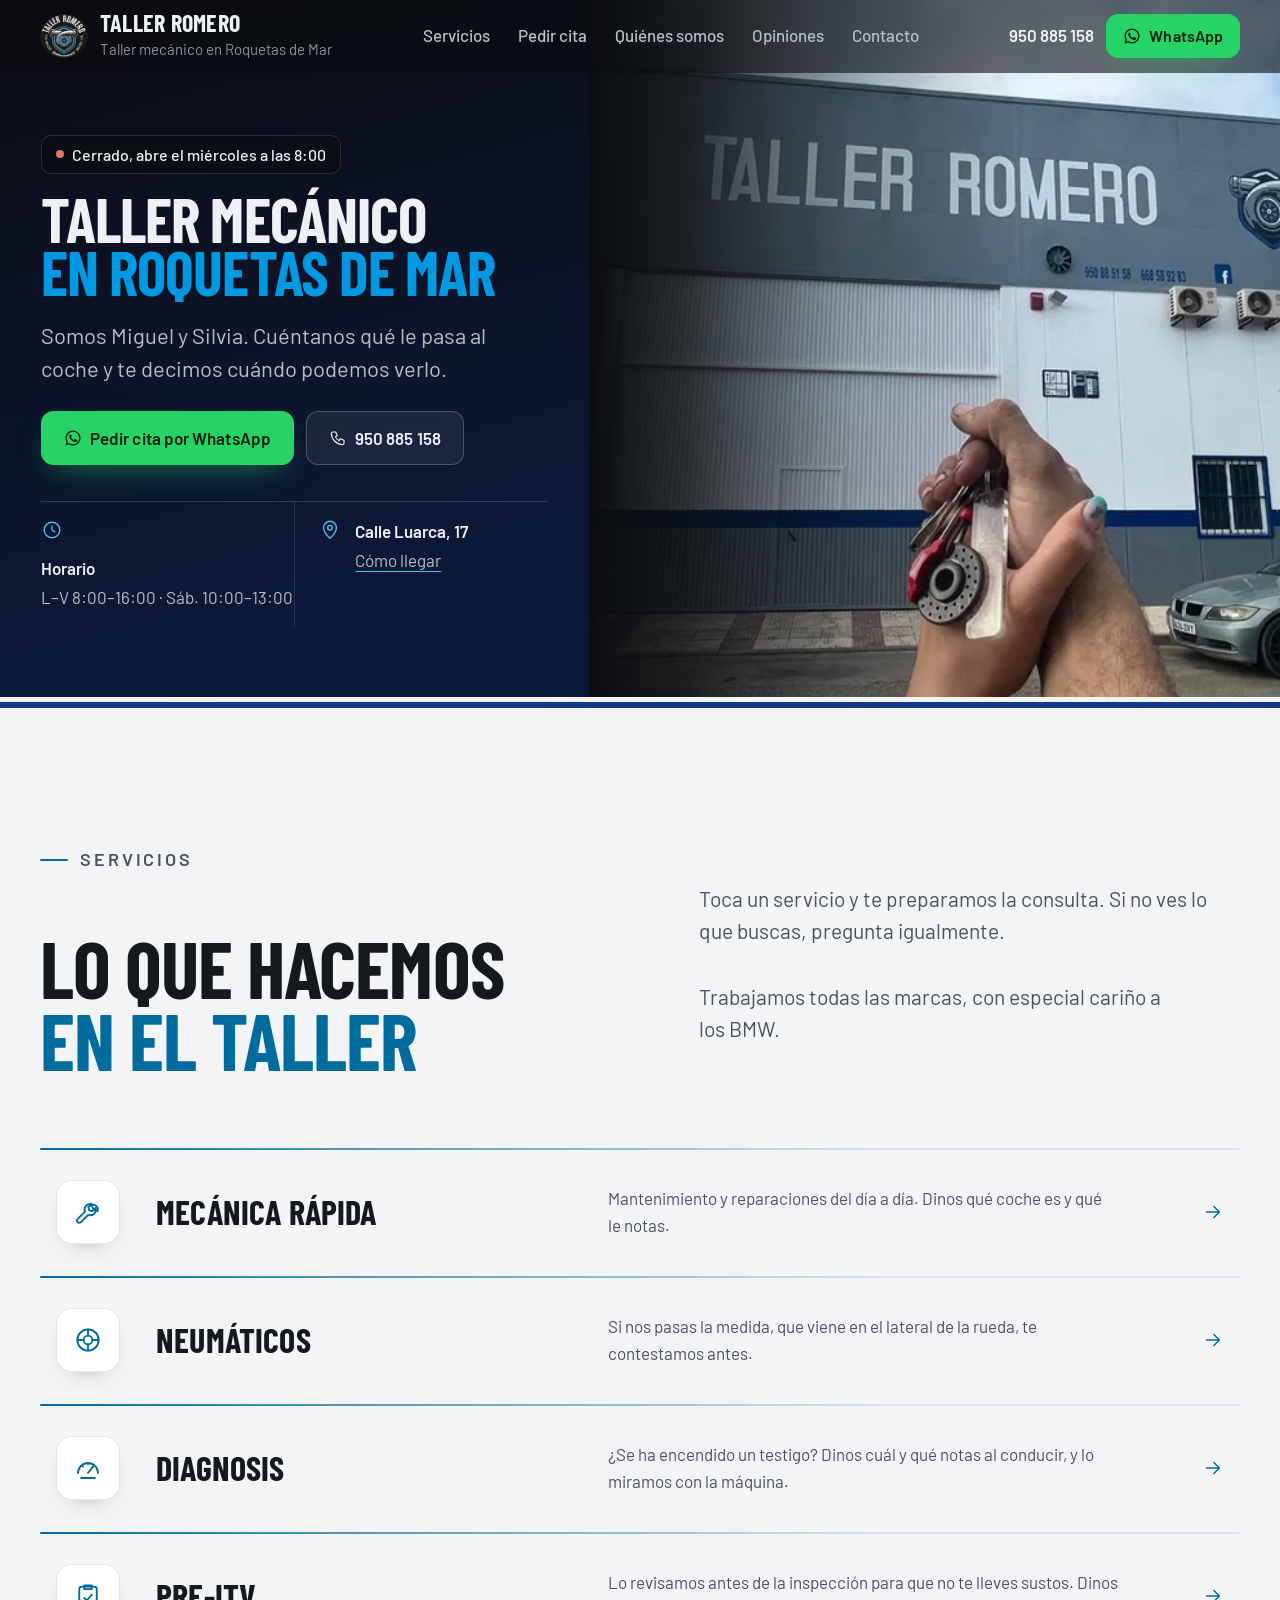
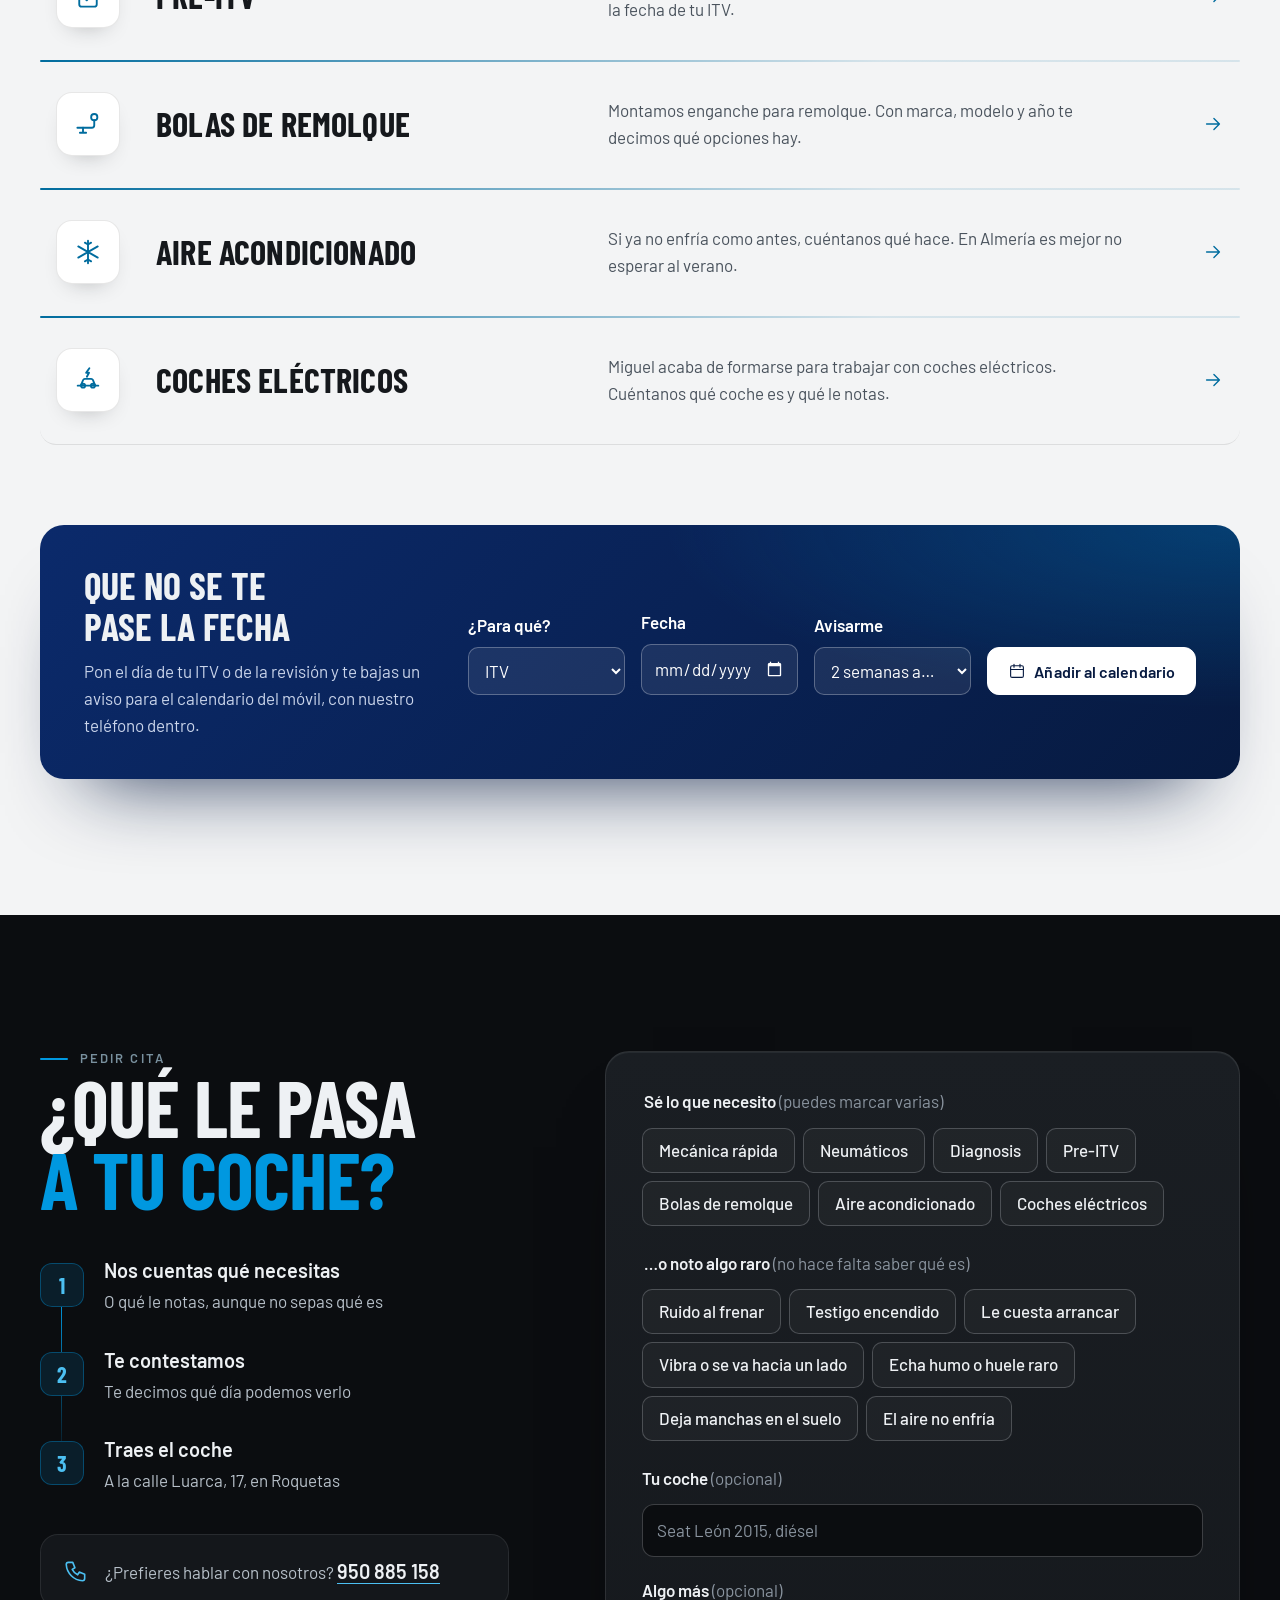
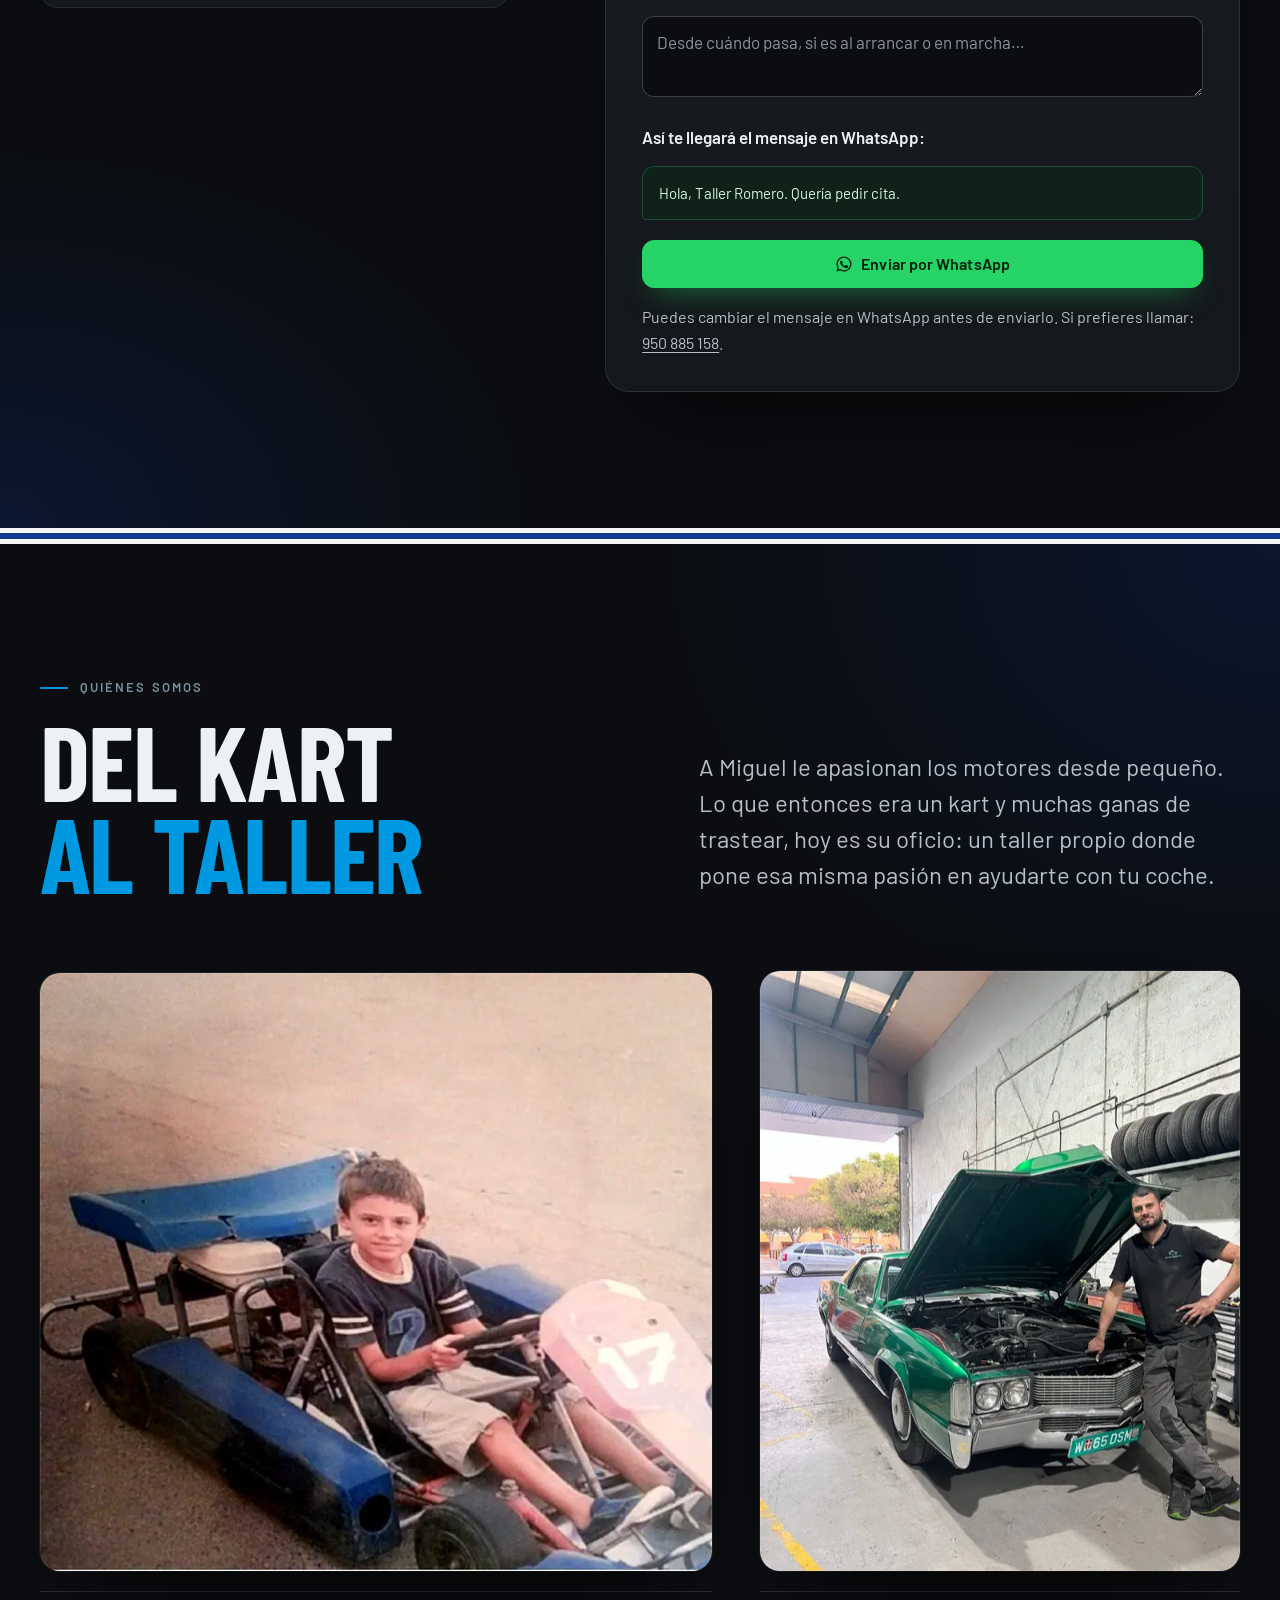
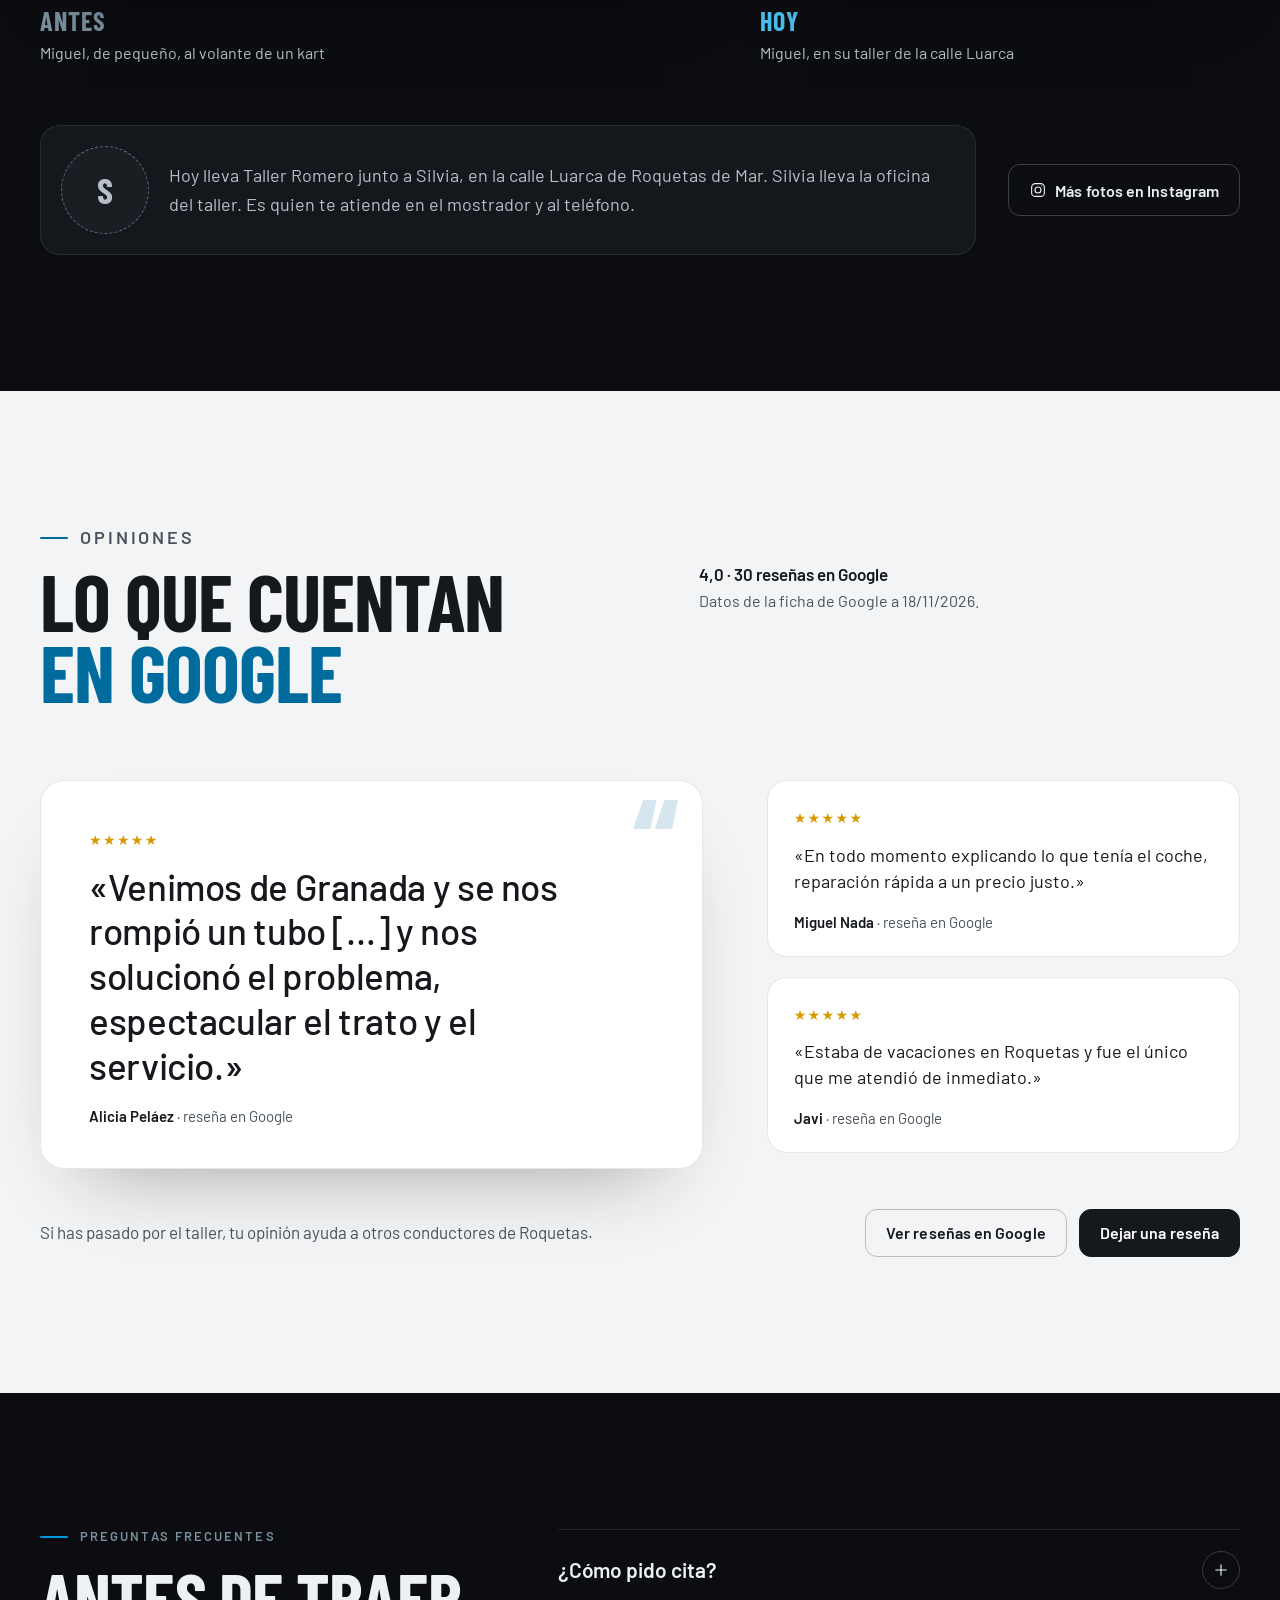
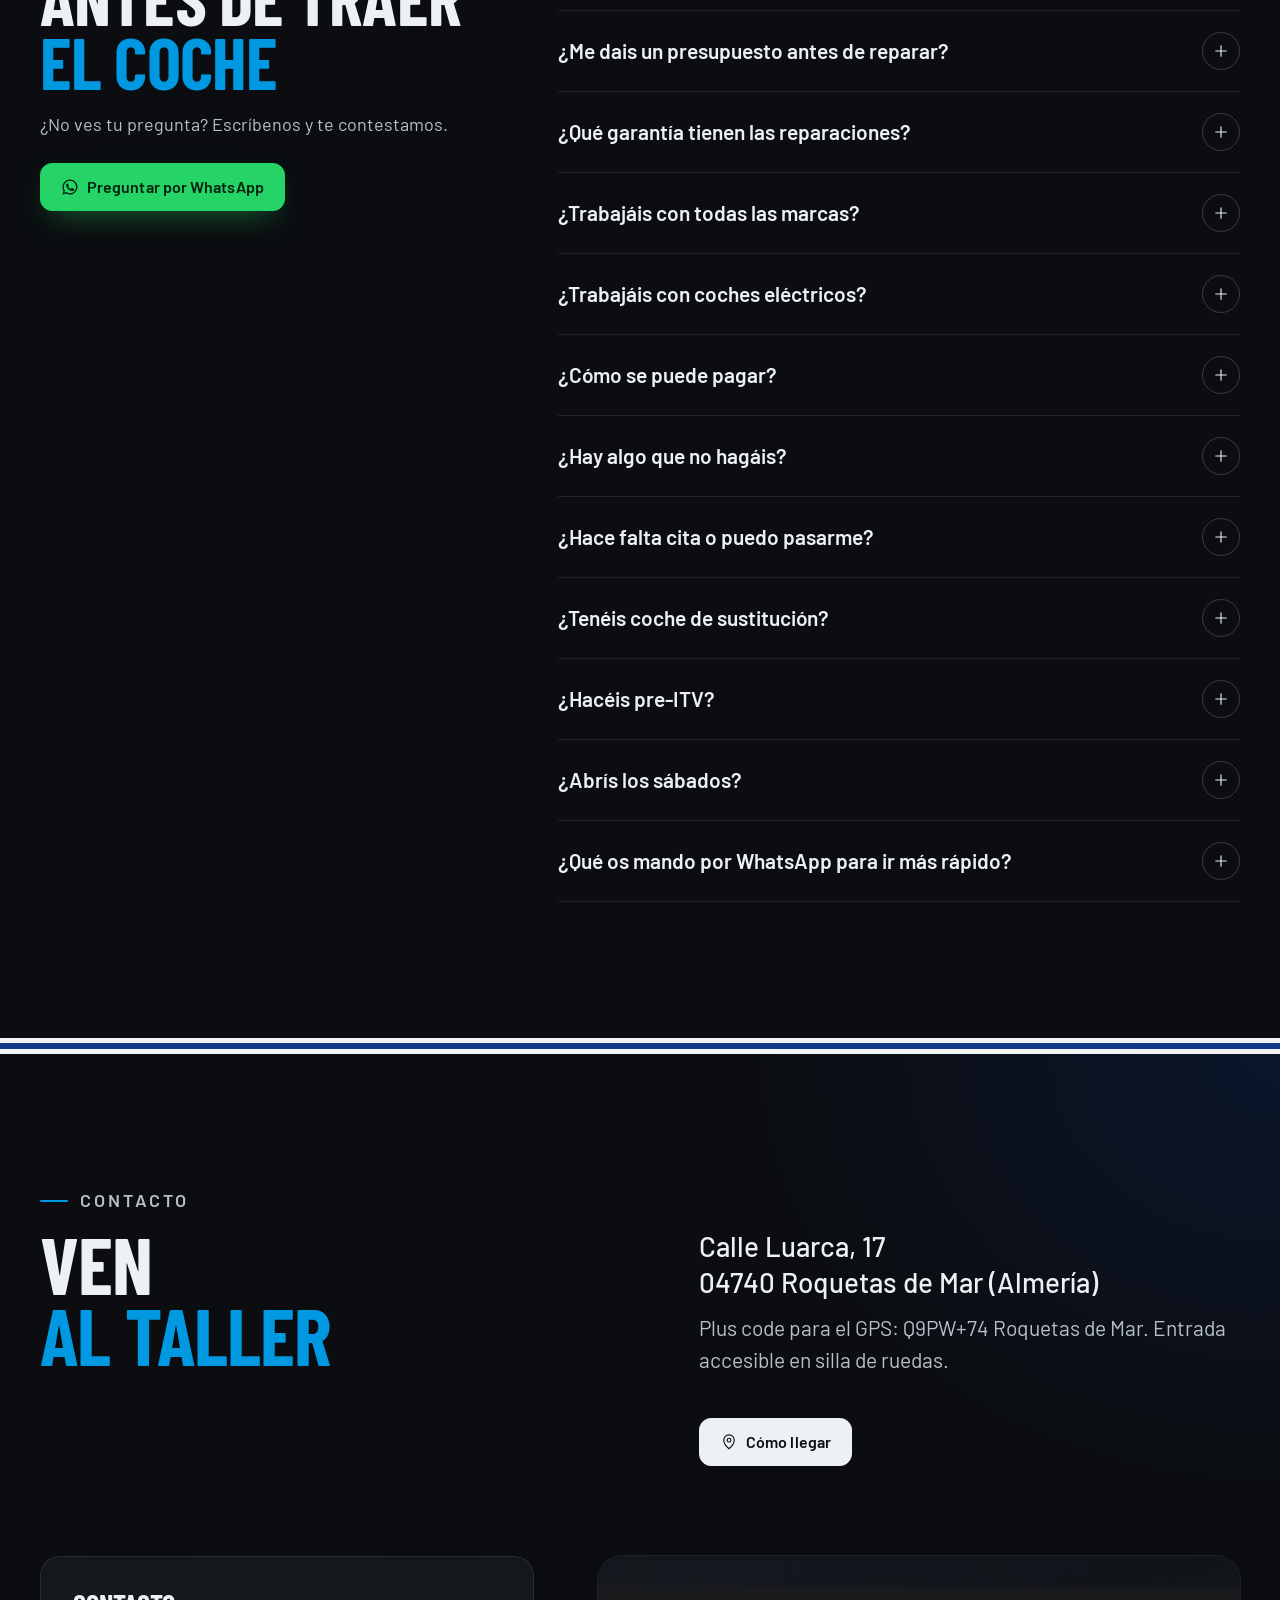
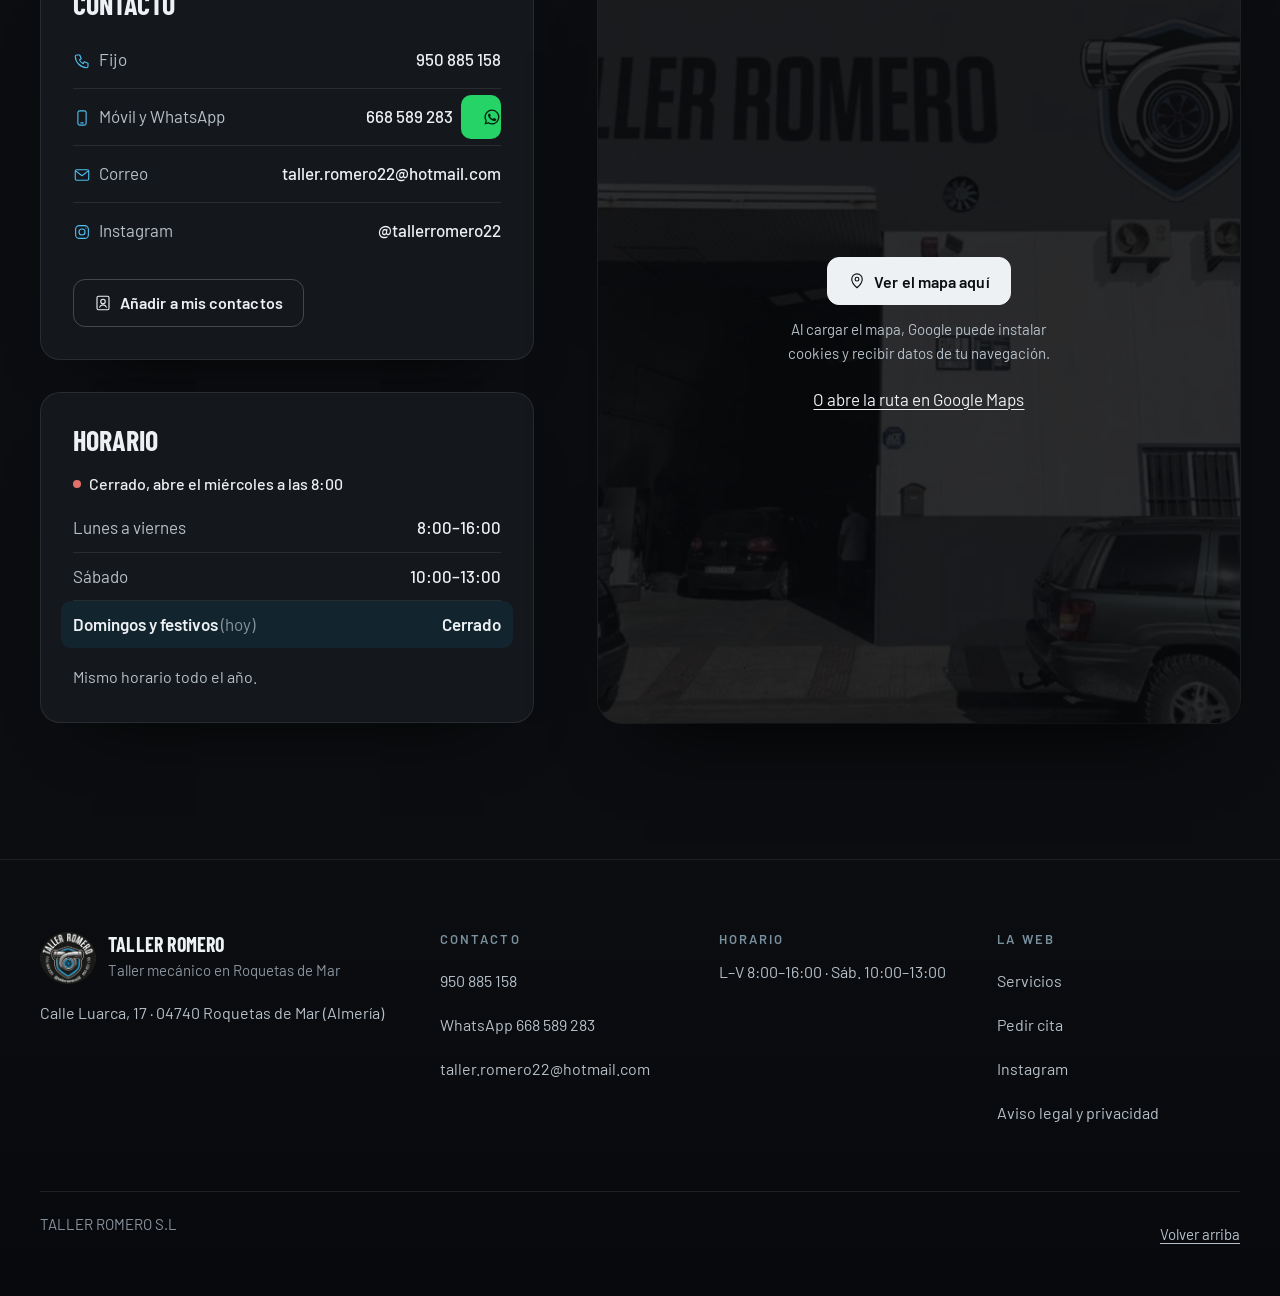
==== commit c0052752: "Confirma las dudas del taller y el horario de todo el año. Sustituye los borradores de la FAQ por lo" ====
--- a/index.html
+++ b/index.html
@@ -52,6 +52,7 @@
     <symbol id="i-itv" viewBox="0 0 24 24"><g fill="none" stroke="currentColor" stroke-width="1.5" stroke-linecap="round" stroke-linejoin="round"><rect x="5" y="4.5" width="14" height="16" rx="2"/><path d="M9 3.5h6v3H9z"/><path d="m9 13.5 2 2 4-4.5"/></g></symbol>
     <symbol id="i-remolque" viewBox="0 0 24 24"><g fill="none" stroke="currentColor" stroke-width="1.5" stroke-linecap="round" stroke-linejoin="round"><circle cx="17" cy="6.5" r="2.5"/><path d="M17 9v4a2 2 0 0 1-2 2H3.5"/><path d="M8 15v4M5.5 19h5"/></g></symbol>
     <symbol id="i-aire" viewBox="0 0 24 24"><g fill="none" stroke="currentColor" stroke-width="1.5" stroke-linecap="round" stroke-linejoin="round"><path d="M12 3v18M4.2 7.5l15.6 9M4.2 16.5l15.6-9"/><path d="M9.5 4.5 12 6l2.5-1.5M9.5 19.5 12 18l2.5 1.5"/></g></symbol>
+    <symbol id="i-electrico" viewBox="0 0 24 24"><g fill="none" stroke="currentColor" stroke-width="1.5" stroke-linecap="round" stroke-linejoin="round"><path d="M3.75 16.5h16.5"/><path d="M6.2 16.5 8.1 12a1.5 1.5 0 0 1 1.4-.9h5a1.5 1.5 0 0 1 1.4.85L17.8 16.5"/><circle cx="8.1" cy="16.5" r="1.55"/><circle cx="15.9" cy="16.5" r="1.55"/><path d="M13.1 2.6 10.5 6.2h2.3L11.1 9.4"/></g></symbol>
     <symbol id="i-flecha" viewBox="0 0 24 24"><g fill="none" stroke="currentColor" stroke-width="1.5" stroke-linecap="round" stroke-linejoin="round"><path d="M5 12h14M13 6l6 6-6 6"/></g></symbol>
     <symbol id="i-correo" viewBox="0 0 24 24"><g fill="none" stroke="currentColor" stroke-width="1.5" stroke-linecap="round" stroke-linejoin="round"><rect x="3" y="5" width="18" height="14" rx="2"/><path d="m3.5 6.5 8.5 6.5 8.5-6.5"/></g></symbol>
     <symbol id="i-ig" viewBox="0 0 24 24"><g fill="none" stroke="currentColor" stroke-width="1.5" stroke-linecap="round" stroke-linejoin="round"><rect x="3.5" y="3.5" width="17" height="17" rx="5"/><circle cx="12" cy="12" r="4"/><path d="M17.2 6.8h.01"/></g></symbol>
@@ -124,6 +125,7 @@
       <p class="ceja">Servicios</p>
       <h2 id="t-servicios">Lo que hacemos <span>en el taller</span></h2>
       <p>Toca un servicio y te preparamos la consulta. Si no ves lo que buscas, pregunta igualmente.</p>
+      <p>Trabajamos todas las marcas, con especial cariño a los BMW.</p>
     </div>
     <ul class="servicios">
       <li class="servicio"><span class="servicio-icono" aria-hidden="true"><svg><use href="#i-llave"/></svg></span><div class="servicio-texto"><h3><a href="#cita" data-servicio="Mecánica rápida">Mecánica rápida<span class="sr">: preguntar</span></a></h3><p>Mantenimiento y reparaciones del día a día. Dinos qué coche es y qué le notas.</p></div><svg class="servicio-flecha" aria-hidden="true"><use href="#i-flecha"/></svg></li>
@@ -132,6 +134,7 @@
       <li class="servicio"><span class="servicio-icono" aria-hidden="true"><svg><use href="#i-itv"/></svg></span><div class="servicio-texto"><h3><a href="#cita" data-servicio="Pre-ITV">Pre-ITV<span class="sr">: preguntar</span></a></h3><p>Lo revisamos antes de la inspección para que no te lleves sustos. Dinos la fecha de tu ITV.</p></div><svg class="servicio-flecha" aria-hidden="true"><use href="#i-flecha"/></svg></li>
       <li class="servicio"><span class="servicio-icono" aria-hidden="true"><svg><use href="#i-remolque"/></svg></span><div class="servicio-texto"><h3><a href="#cita" data-servicio="Bolas de remolque">Bolas de remolque<span class="sr">: preguntar</span></a></h3><p>Montamos enganche para remolque. Con marca, modelo y año te decimos qué opciones hay.</p></div><svg class="servicio-flecha" aria-hidden="true"><use href="#i-flecha"/></svg></li>
       <li class="servicio"><span class="servicio-icono" aria-hidden="true"><svg><use href="#i-aire"/></svg></span><div class="servicio-texto"><h3><a href="#cita" data-servicio="Aire acondicionado">Aire acondicionado<span class="sr">: preguntar</span></a></h3><p>Si ya no enfría como antes, cuéntanos qué hace. En Almería es mejor no esperar al verano.</p></div><svg class="servicio-flecha" aria-hidden="true"><use href="#i-flecha"/></svg></li>
+      <li class="servicio"><span class="servicio-icono" aria-hidden="true"><svg><use href="#i-electrico"/></svg></span><div class="servicio-texto"><h3><a href="#cita" data-servicio="Coches eléctricos">Coches eléctricos<span class="sr">: preguntar</span></a></h3><p>Miguel acaba de formarse para trabajar con coches eléctricos. Cuéntanos qué coche es y qué le notas.</p></div><svg class="servicio-flecha" aria-hidden="true"><use href="#i-flecha"/></svg></li>
     </ul>
 
     <form class="recordatorio" id="recordatorio" novalidate>
@@ -191,6 +194,7 @@
           <input type="checkbox" id="s4" name="servicio" value="Pre-ITV"><label for="s4">Pre-ITV</label>
           <input type="checkbox" id="s5" name="servicio" value="Bolas de remolque"><label for="s5">Bolas de remolque</label>
           <input type="checkbox" id="s6" name="servicio" value="Aire acondicionado"><label for="s6">Aire acondicionado</label>
+          <input type="checkbox" id="s7" name="servicio" value="Coches eléctricos"><label for="s7">Coches eléctricos</label>
         </div>
       </fieldset>
       <fieldset class="sintomas">
@@ -313,18 +317,22 @@
     <div class="dudas-lista">
       <details class="duda"><summary>¿Cómo pido cita?<svg aria-hidden="true"><use href="#i-mas"/></svg></summary>
         <p>Llama al <a href="tel:+34950885158">950 885 158</a> o escribe por WhatsApp al <a href="https://wa.me/34668589283">668 589 283</a> contando qué coche es y qué le pasa. Te decimos cuándo podemos verlo.</p></details>
-      <details class="duda"><summary>¿Me decís el precio antes de tocar nada?<svg aria-hidden="true"><use href="#i-mas"/></svg></summary>
-        <p><span class="pendiente">[PENDIENTE confirmar] Borrador: «Sí. Antes de empezar te decimos qué tiene el coche y cuánto va a costar, y si aparece algo más te llamamos antes de seguir.»</span></p></details>
+      <details class="duda"><summary>¿Me dais un presupuesto antes de reparar?<svg aria-hidden="true"><use href="#i-mas"/></svg></summary>
+        <p>Sí. Siempre, y es gratis y sin compromiso.</p></details>
       <details class="duda"><summary>¿Qué garantía tienen las reparaciones?<svg aria-hidden="true"><use href="#i-mas"/></svg></summary>
-        <p><span class="pendiente">[PENDIENTE confirmar: plazo y condiciones de la garantía que dan, tal como la aplican]</span></p></details>
+        <p>La de la pieza. La mano de obra la cubrimos nosotros, y también si el montaje falla.</p></details>
       <details class="duda"><summary>¿Trabajáis con todas las marcas?<svg aria-hidden="true"><use href="#i-mas"/></svg></summary>
-        <p><span class="pendiente">[PENDIENTE confirmar: si son multimarca o con qué marcas no trabajan]</span></p></details>
+        <p>Sí, con todas. Con especial cariño a los BMW.</p></details>
+      <details class="duda"><summary>¿Trabajáis con coches eléctricos?<svg aria-hidden="true"><use href="#i-mas"/></svg></summary>
+        <p>Sí. Miguel acaba de formarse para trabajar con ellos.</p></details>
       <details class="duda"><summary>¿Cómo se puede pagar?<svg aria-hidden="true"><use href="#i-mas"/></svg></summary>
-        <p><span class="pendiente">[PENDIENTE confirmar: efectivo, tarjeta, Bizum, transferencia…]</span></p></details>
+        <p>En efectivo, con Bizum, con tarjeta o por transferencia inmediata.</p></details>
       <details class="duda"><summary>¿Hay algo que no hagáis?<svg aria-hidden="true"><use href="#i-mas"/></svg></summary>
-        <p><span class="pendiente">[PENDIENTE confirmar: p. ej. chapa y pintura, motos, furgonetas grandes… para ahorrar llamadas]</span></p></details>
+        <p>No hacemos chapa y pintura, ni motos.</p></details>
       <details class="duda"><summary>¿Hace falta cita o puedo pasarme?<svg aria-hidden="true"><use href="#i-mas"/></svg></summary>
-        <p><span class="pendiente">[PENDIENTE confirmar]</span></p></details>
+        <p>Sí. Hay que pedir cita, para atenderte mejor y que esperes menos.</p></details>
+      <details class="duda"><summary>¿Tenéis coche de sustitución?<svg aria-hidden="true"><use href="#i-mas"/></svg></summary>
+        <p>No. A veces, si se puede, te acercamos a casa al dejar el coche.</p></details>
       <details class="duda"><summary>¿Hacéis pre-ITV?<svg aria-hidden="true"><use href="#i-mas"/></svg></summary>
         <p>Sí. Dinos la fecha de tu ITV y buscamos hueco para revisarlo antes.</p></details>
       <details class="duda"><summary>¿Abrís los sábados?<svg aria-hidden="true"><use href="#i-mas"/></svg></summary>
@@ -362,7 +370,7 @@
           <h3>Horario</h3>
           <p class="estado-tabla"><span class="estado" data-estado data-abierto=""></span></p>
           <dl class="horario cifras" id="horario"><div><dt>Horario</dt><dd>Llama al 950 885 158</dd></div></dl>
-          <p class="nota" id="aviso-verano" hidden></p>
+          <p class="nota">Mismo horario todo el año.</p>
         </div>
       </div>
       <div class="mapa" id="mapa">
--- a/assets/estilos.css
+++ b/assets/estilos.css
@@ -587,6 +587,17 @@
 
 /* Barra móvil de cristal */
 .barra-movil{background:rgb(11 13 16/.82);-webkit-backdrop-filter:blur(14px);backdrop-filter:blur(14px)}
+/* Con JS (html.barra-js) la barra nace oculta y solo entra cuando los
+   botones de la portada salen de la vista. Sin esa clase sigue fija abajo.
+   El padding inferior del pie (120px bajo 1000px) deja sitio para que,
+   ya visible, no tape el pie. Escritorio: display:none, sin cambios. */
+@media (max-width:999px){
+  html.barra-js .barra-movil{visibility:hidden;opacity:0;translate:0 calc(100% + 1px);pointer-events:none}
+  html.barra-js .barra-movil.barra-visible{visibility:visible;opacity:1;translate:0 0;pointer-events:auto}
+}
+@media (max-width:999px) and (prefers-reduced-motion:no-preference){
+  html.barra-animar .barra-movil{transition:visibility .3s,opacity .3s var(--curva),translate .3s var(--curva)}
+}
 
 /* 404 y aviso legal */
 .error-pagina{min-height:76vh}
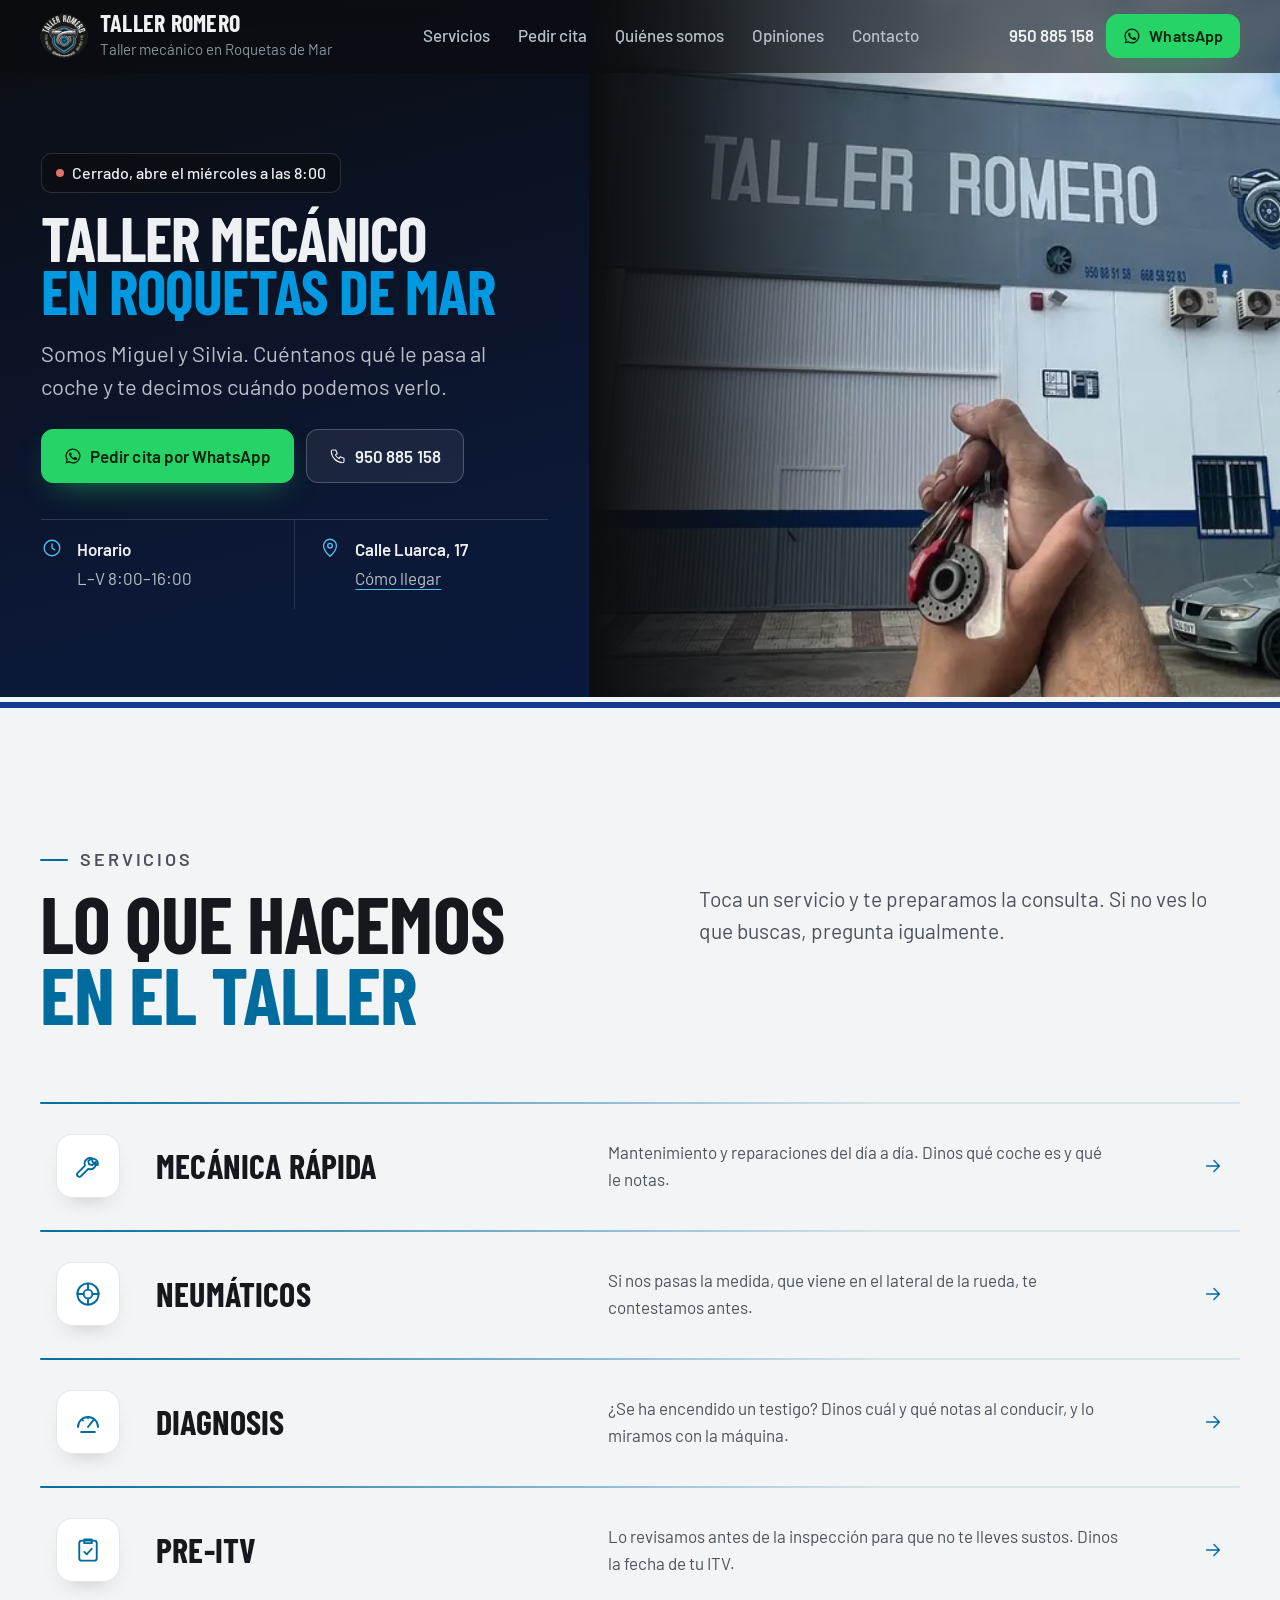
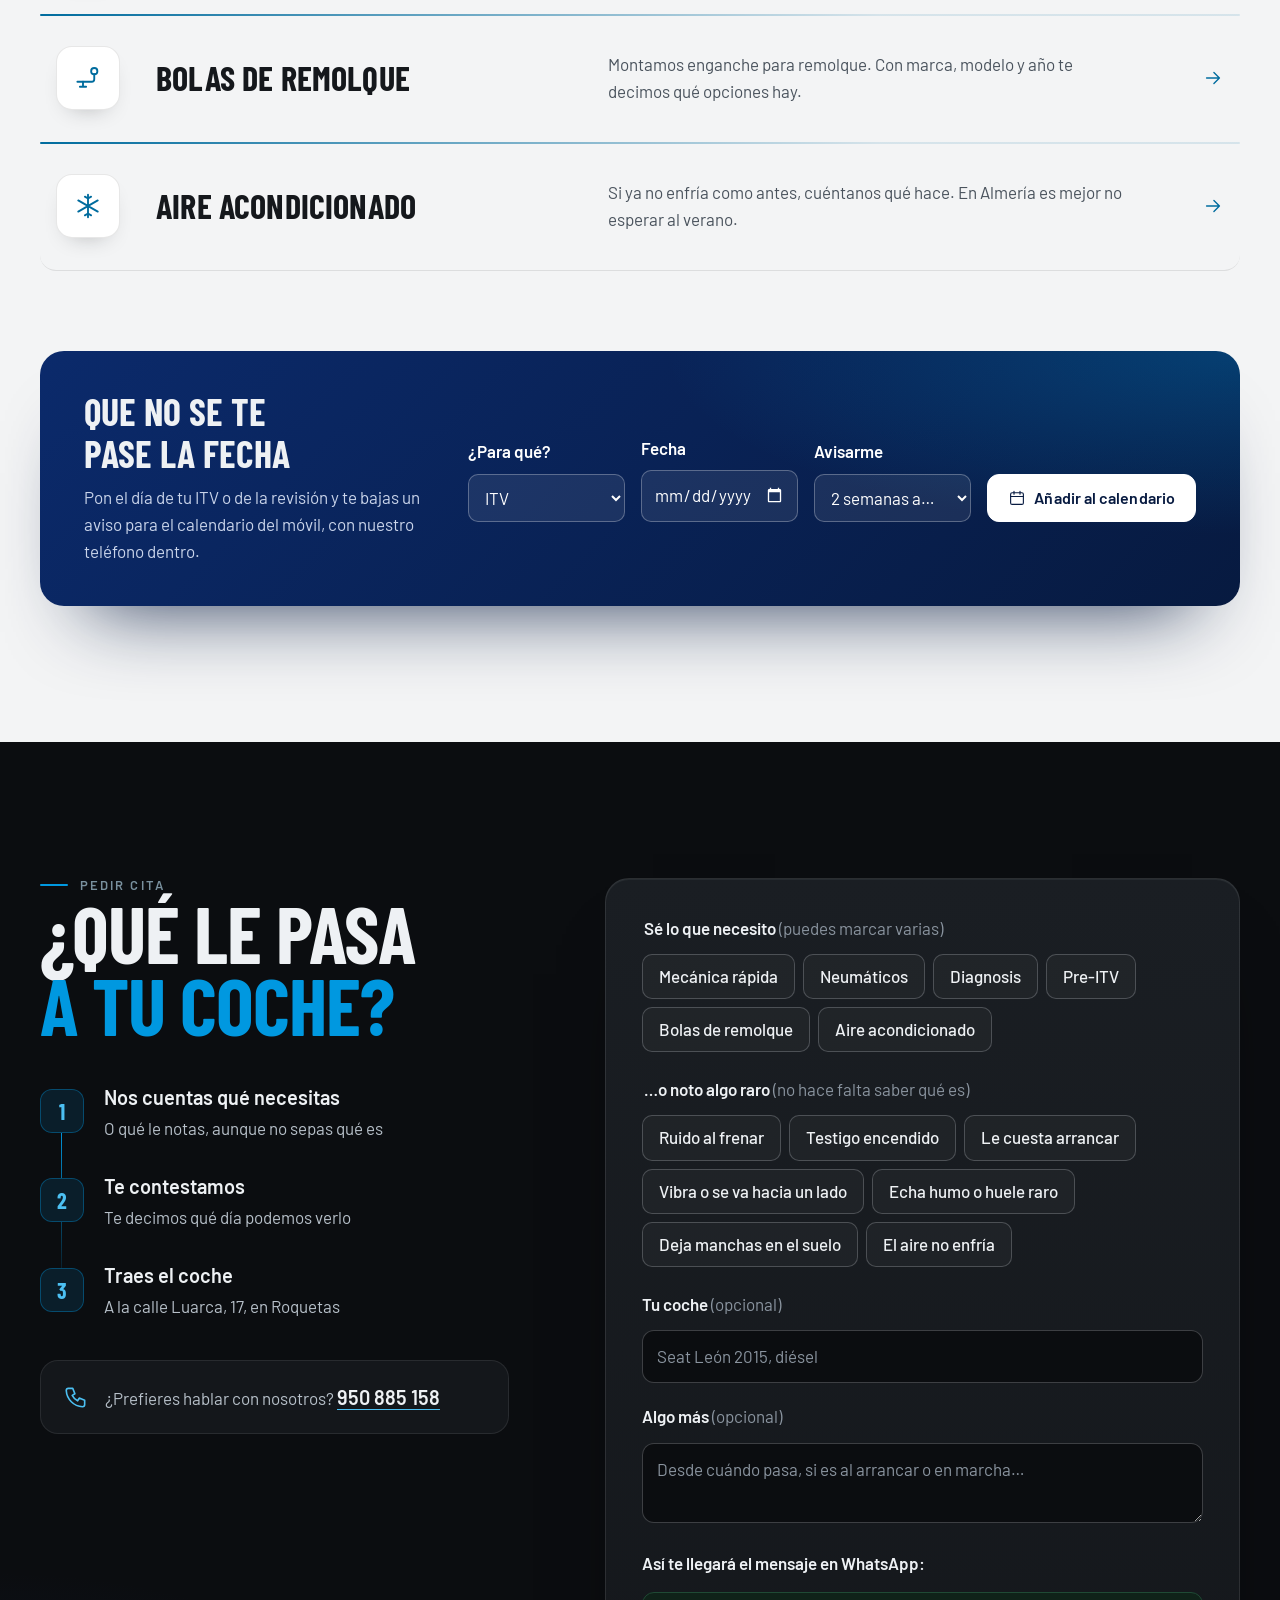
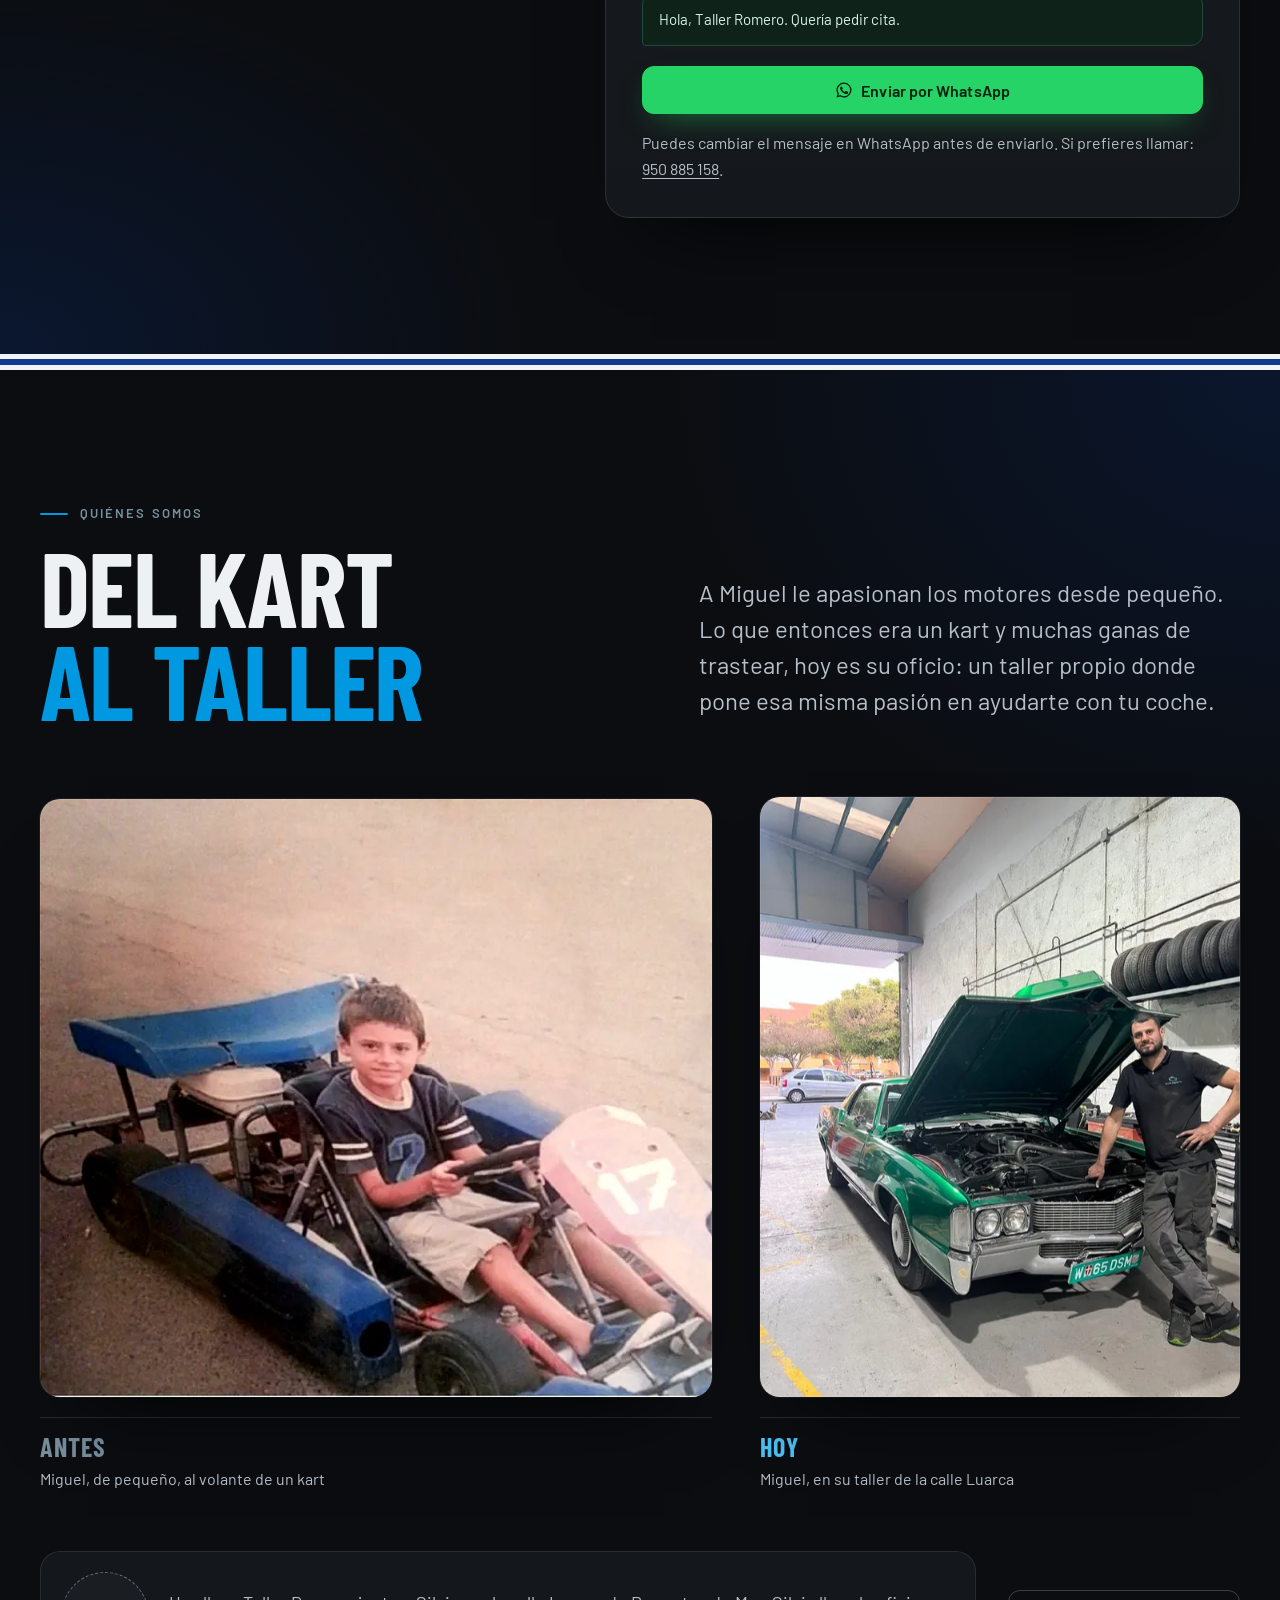
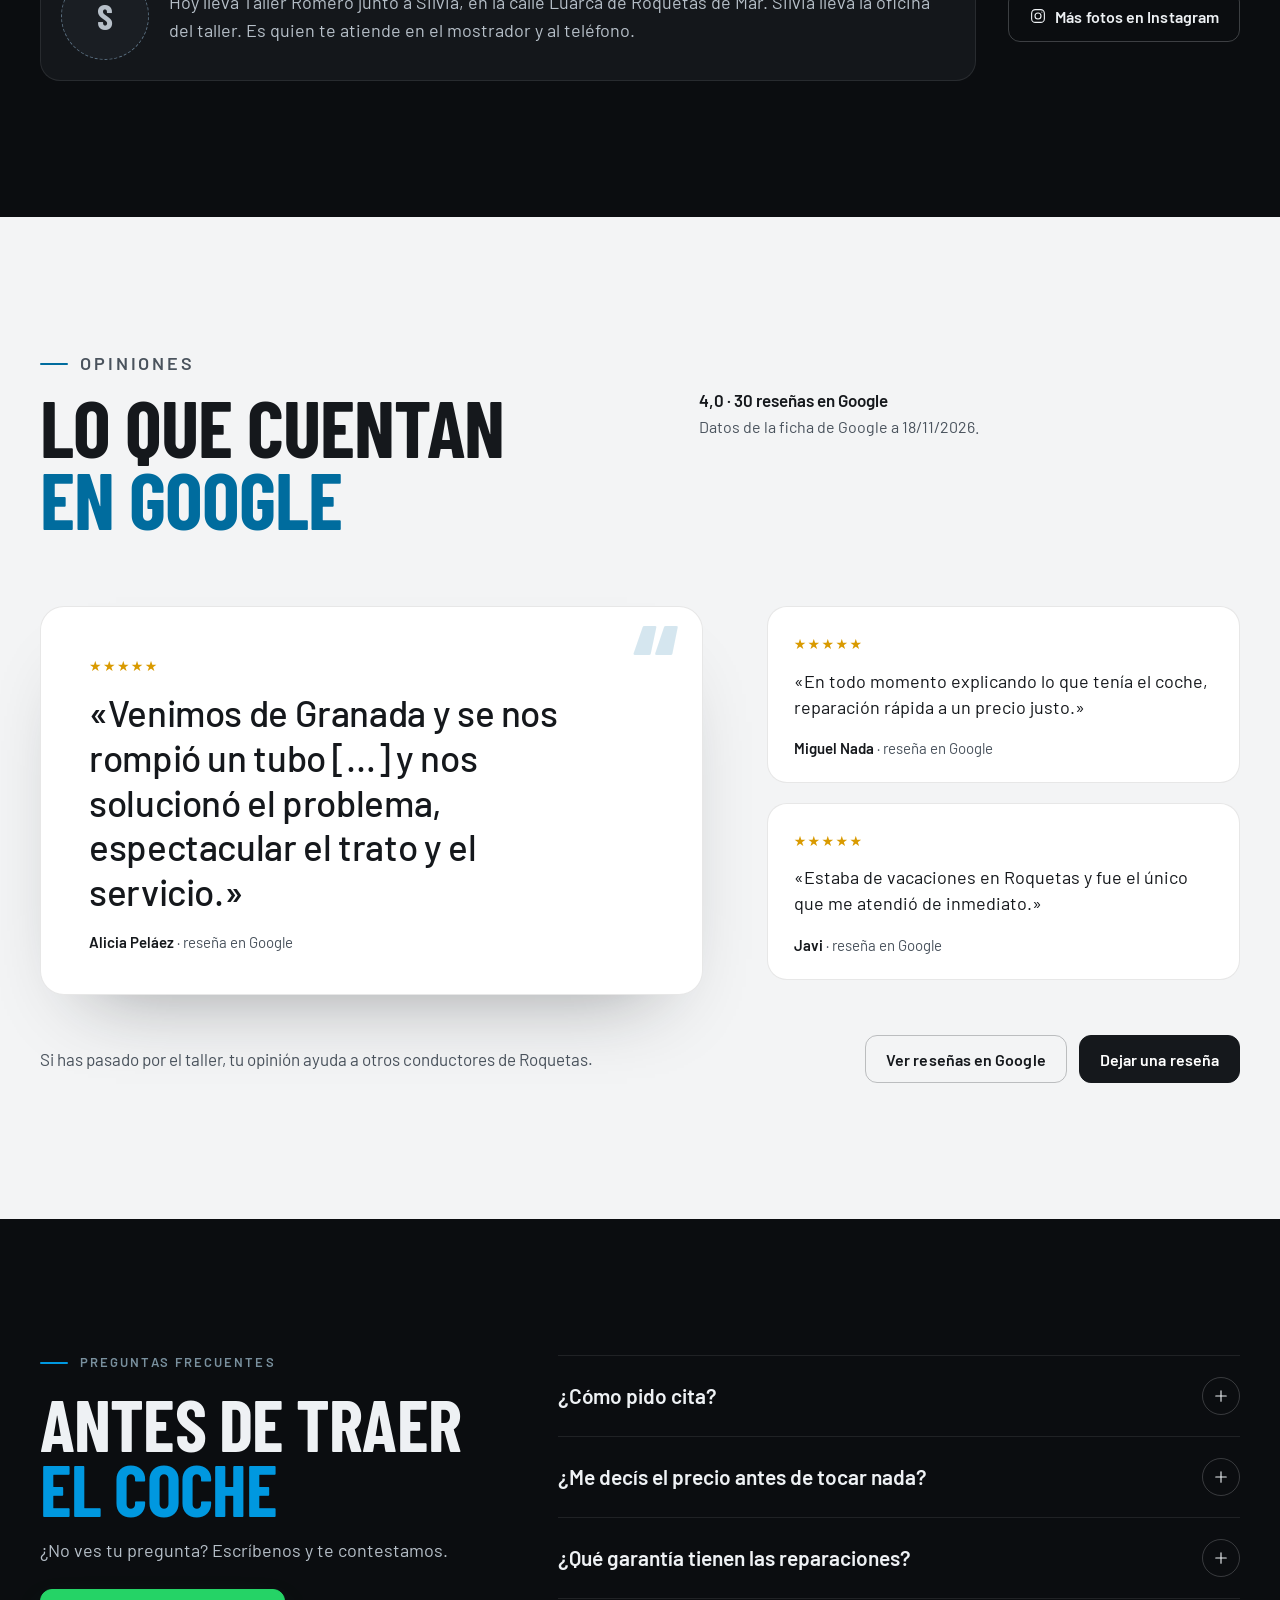
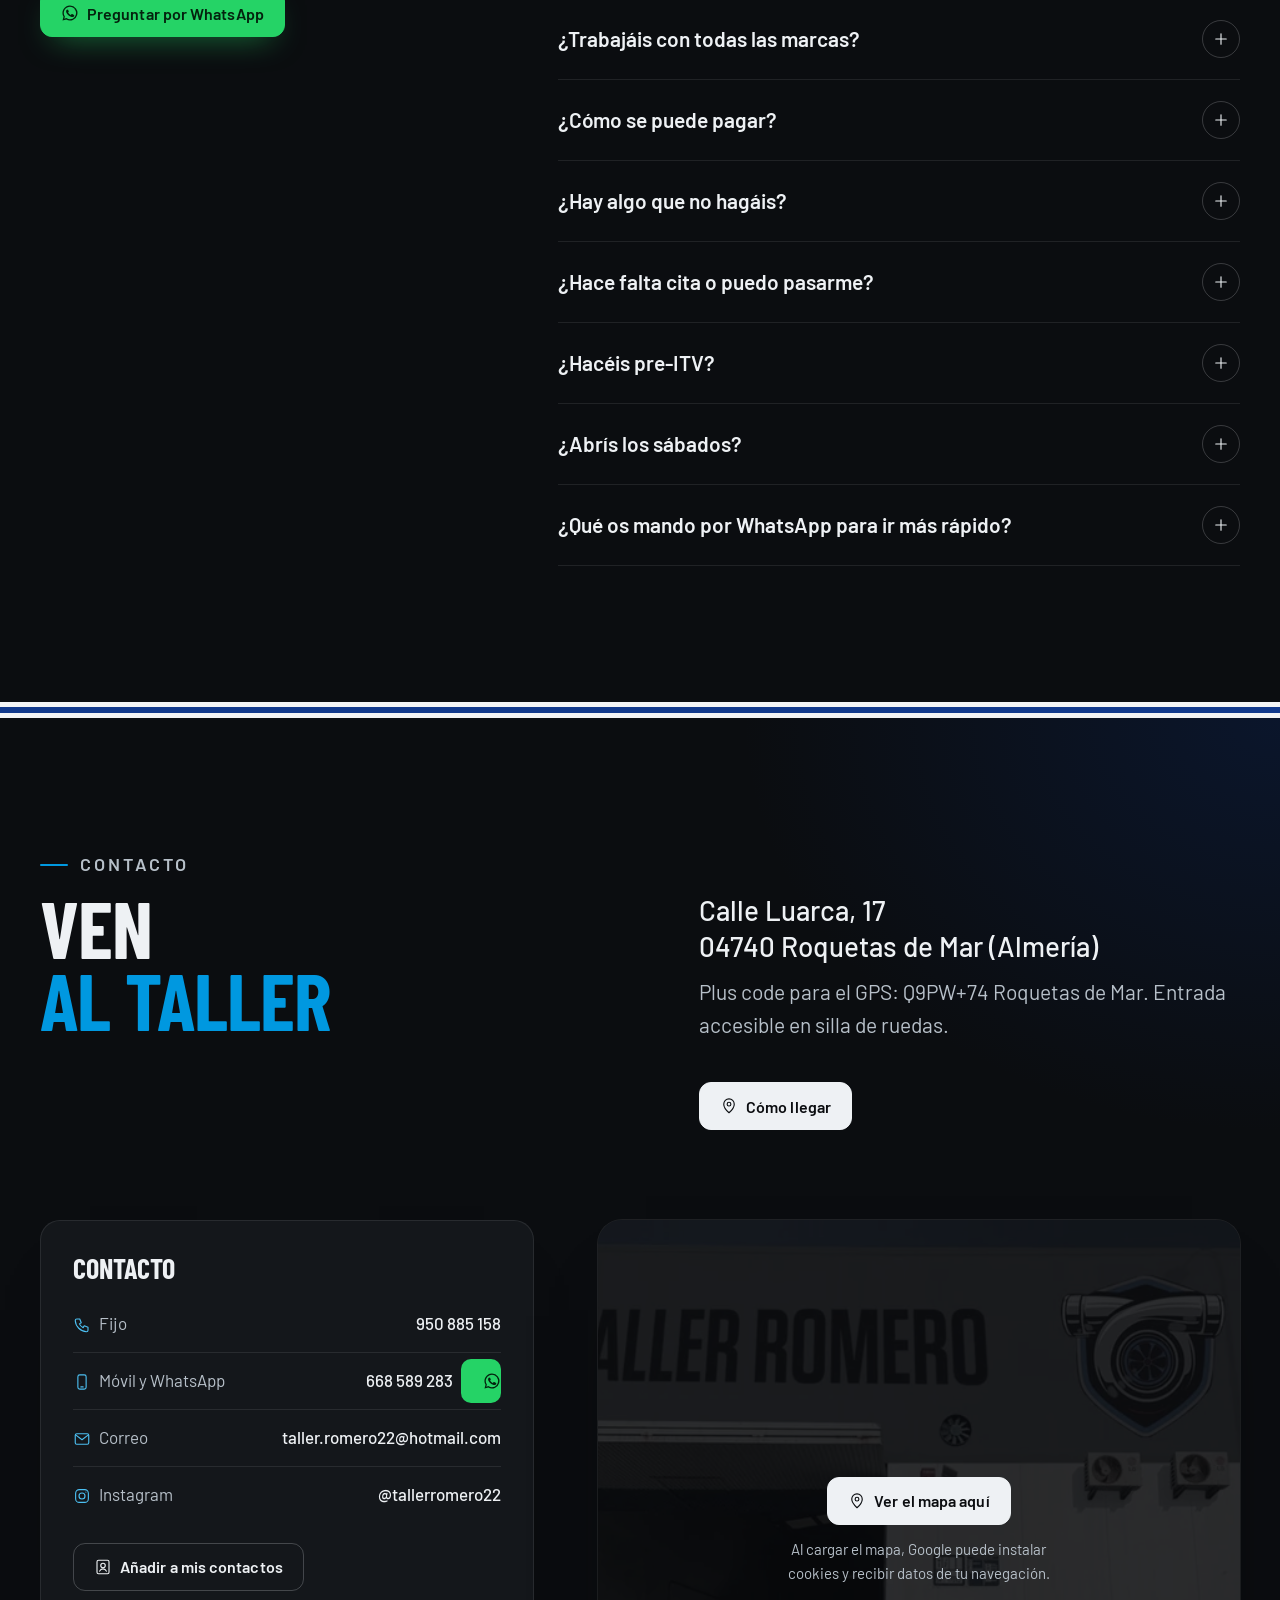
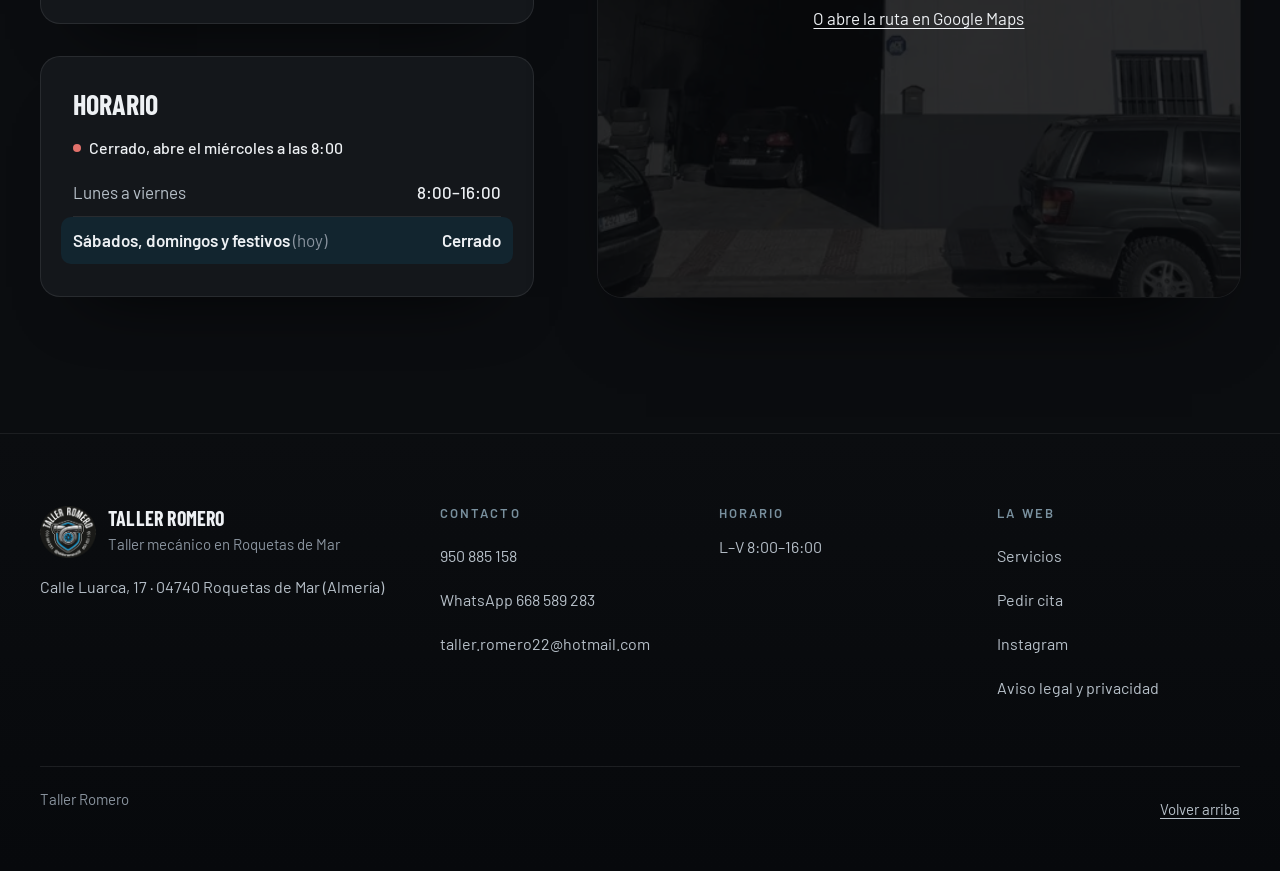
==== commit 82a82302: "Cierra los sábados y deja el aviso legal a nombre del autónomo. El horario de todo el año es de lune" ====
--- a/index.html
+++ b/index.html
@@ -52,7 +52,6 @@
     <symbol id="i-itv" viewBox="0 0 24 24"><g fill="none" stroke="currentColor" stroke-width="1.5" stroke-linecap="round" stroke-linejoin="round"><rect x="5" y="4.5" width="14" height="16" rx="2"/><path d="M9 3.5h6v3H9z"/><path d="m9 13.5 2 2 4-4.5"/></g></symbol>
     <symbol id="i-remolque" viewBox="0 0 24 24"><g fill="none" stroke="currentColor" stroke-width="1.5" stroke-linecap="round" stroke-linejoin="round"><circle cx="17" cy="6.5" r="2.5"/><path d="M17 9v4a2 2 0 0 1-2 2H3.5"/><path d="M8 15v4M5.5 19h5"/></g></symbol>
     <symbol id="i-aire" viewBox="0 0 24 24"><g fill="none" stroke="currentColor" stroke-width="1.5" stroke-linecap="round" stroke-linejoin="round"><path d="M12 3v18M4.2 7.5l15.6 9M4.2 16.5l15.6-9"/><path d="M9.5 4.5 12 6l2.5-1.5M9.5 19.5 12 18l2.5 1.5"/></g></symbol>
-    <symbol id="i-electrico" viewBox="0 0 24 24"><g fill="none" stroke="currentColor" stroke-width="1.5" stroke-linecap="round" stroke-linejoin="round"><path d="M3.75 16.5h16.5"/><path d="M6.2 16.5 8.1 12a1.5 1.5 0 0 1 1.4-.9h5a1.5 1.5 0 0 1 1.4.85L17.8 16.5"/><circle cx="8.1" cy="16.5" r="1.55"/><circle cx="15.9" cy="16.5" r="1.55"/><path d="M13.1 2.6 10.5 6.2h2.3L11.1 9.4"/></g></symbol>
     <symbol id="i-flecha" viewBox="0 0 24 24"><g fill="none" stroke="currentColor" stroke-width="1.5" stroke-linecap="round" stroke-linejoin="round"><path d="M5 12h14M13 6l6 6-6 6"/></g></symbol>
     <symbol id="i-correo" viewBox="0 0 24 24"><g fill="none" stroke="currentColor" stroke-width="1.5" stroke-linecap="round" stroke-linejoin="round"><rect x="3" y="5" width="18" height="14" rx="2"/><path d="m3.5 6.5 8.5 6.5 8.5-6.5"/></g></symbol>
     <symbol id="i-ig" viewBox="0 0 24 24"><g fill="none" stroke="currentColor" stroke-width="1.5" stroke-linecap="round" stroke-linejoin="round"><rect x="3.5" y="3.5" width="17" height="17" rx="5"/><circle cx="12" cy="12" r="4"/><path d="M17.2 6.8h.01"/></g></symbol>
@@ -111,7 +110,7 @@
       </picture>
     </figure>
     <ul class="datos-hoy cifras">
-      <li><svg aria-hidden="true"><use href="#i-reloj"/></svg><span><b>Horario</b><span data-horario-resumen>Llama al 950 885 158</span></span></li>
+      <li><svg aria-hidden="true"><use href="#i-reloj"/></svg><span><b>Horario</b><span data-horario-resumen>L–V 8:00–16:00</span></span></li>
       <li><svg aria-hidden="true"><use href="#i-pin"/></svg><span><b>Calle Luarca, 17</b><a class="como-llegar" href="https://www.google.com/maps/dir/?api=1&amp;destination=TALLER+ROMERO+S.L&amp;destination_place_id=ChIJrWbAO3pxcA0RxRs7Sl1MRZg">Cómo llegar</a></span></li>
     </ul>
   </div>
@@ -125,7 +124,6 @@
       <p class="ceja">Servicios</p>
       <h2 id="t-servicios">Lo que hacemos <span>en el taller</span></h2>
       <p>Toca un servicio y te preparamos la consulta. Si no ves lo que buscas, pregunta igualmente.</p>
-      <p>Trabajamos todas las marcas, con especial cariño a los BMW.</p>
     </div>
     <ul class="servicios">
       <li class="servicio"><span class="servicio-icono" aria-hidden="true"><svg><use href="#i-llave"/></svg></span><div class="servicio-texto"><h3><a href="#cita" data-servicio="Mecánica rápida">Mecánica rápida<span class="sr">: preguntar</span></a></h3><p>Mantenimiento y reparaciones del día a día. Dinos qué coche es y qué le notas.</p></div><svg class="servicio-flecha" aria-hidden="true"><use href="#i-flecha"/></svg></li>
@@ -134,7 +132,6 @@
       <li class="servicio"><span class="servicio-icono" aria-hidden="true"><svg><use href="#i-itv"/></svg></span><div class="servicio-texto"><h3><a href="#cita" data-servicio="Pre-ITV">Pre-ITV<span class="sr">: preguntar</span></a></h3><p>Lo revisamos antes de la inspección para que no te lleves sustos. Dinos la fecha de tu ITV.</p></div><svg class="servicio-flecha" aria-hidden="true"><use href="#i-flecha"/></svg></li>
       <li class="servicio"><span class="servicio-icono" aria-hidden="true"><svg><use href="#i-remolque"/></svg></span><div class="servicio-texto"><h3><a href="#cita" data-servicio="Bolas de remolque">Bolas de remolque<span class="sr">: preguntar</span></a></h3><p>Montamos enganche para remolque. Con marca, modelo y año te decimos qué opciones hay.</p></div><svg class="servicio-flecha" aria-hidden="true"><use href="#i-flecha"/></svg></li>
       <li class="servicio"><span class="servicio-icono" aria-hidden="true"><svg><use href="#i-aire"/></svg></span><div class="servicio-texto"><h3><a href="#cita" data-servicio="Aire acondicionado">Aire acondicionado<span class="sr">: preguntar</span></a></h3><p>Si ya no enfría como antes, cuéntanos qué hace. En Almería es mejor no esperar al verano.</p></div><svg class="servicio-flecha" aria-hidden="true"><use href="#i-flecha"/></svg></li>
-      <li class="servicio"><span class="servicio-icono" aria-hidden="true"><svg><use href="#i-electrico"/></svg></span><div class="servicio-texto"><h3><a href="#cita" data-servicio="Coches eléctricos">Coches eléctricos<span class="sr">: preguntar</span></a></h3><p>Miguel acaba de formarse para trabajar con coches eléctricos. Cuéntanos qué coche es y qué le notas.</p></div><svg class="servicio-flecha" aria-hidden="true"><use href="#i-flecha"/></svg></li>
     </ul>
 
     <form class="recordatorio" id="recordatorio" novalidate>
@@ -194,7 +191,6 @@
           <input type="checkbox" id="s4" name="servicio" value="Pre-ITV"><label for="s4">Pre-ITV</label>
           <input type="checkbox" id="s5" name="servicio" value="Bolas de remolque"><label for="s5">Bolas de remolque</label>
           <input type="checkbox" id="s6" name="servicio" value="Aire acondicionado"><label for="s6">Aire acondicionado</label>
-          <input type="checkbox" id="s7" name="servicio" value="Coches eléctricos"><label for="s7">Coches eléctricos</label>
         </div>
       </fieldset>
       <fieldset class="sintomas">
@@ -317,26 +313,22 @@
     <div class="dudas-lista">
       <details class="duda"><summary>¿Cómo pido cita?<svg aria-hidden="true"><use href="#i-mas"/></svg></summary>
         <p>Llama al <a href="tel:+34950885158">950 885 158</a> o escribe por WhatsApp al <a href="https://wa.me/34668589283">668 589 283</a> contando qué coche es y qué le pasa. Te decimos cuándo podemos verlo.</p></details>
-      <details class="duda"><summary>¿Me dais un presupuesto antes de reparar?<svg aria-hidden="true"><use href="#i-mas"/></svg></summary>
-        <p>Sí. Siempre, y es gratis y sin compromiso.</p></details>
+      <details class="duda"><summary>¿Me decís el precio antes de tocar nada?<svg aria-hidden="true"><use href="#i-mas"/></svg></summary>
+        <p><span class="pendiente">[PENDIENTE confirmar] Borrador: «Sí. Antes de empezar te decimos qué tiene el coche y cuánto va a costar, y si aparece algo más te llamamos antes de seguir.»</span></p></details>
       <details class="duda"><summary>¿Qué garantía tienen las reparaciones?<svg aria-hidden="true"><use href="#i-mas"/></svg></summary>
-        <p>La de la pieza. La mano de obra la cubrimos nosotros, y también si el montaje falla.</p></details>
+        <p><span class="pendiente">[PENDIENTE confirmar: plazo y condiciones de la garantía que dan, tal como la aplican]</span></p></details>
       <details class="duda"><summary>¿Trabajáis con todas las marcas?<svg aria-hidden="true"><use href="#i-mas"/></svg></summary>
-        <p>Sí, con todas. Con especial cariño a los BMW.</p></details>
-      <details class="duda"><summary>¿Trabajáis con coches eléctricos?<svg aria-hidden="true"><use href="#i-mas"/></svg></summary>
-        <p>Sí. Miguel acaba de formarse para trabajar con ellos.</p></details>
+        <p><span class="pendiente">[PENDIENTE confirmar: si son multimarca o con qué marcas no trabajan]</span></p></details>
       <details class="duda"><summary>¿Cómo se puede pagar?<svg aria-hidden="true"><use href="#i-mas"/></svg></summary>
-        <p>En efectivo, con Bizum, con tarjeta o por transferencia inmediata.</p></details>
+        <p><span class="pendiente">[PENDIENTE confirmar: efectivo, tarjeta, Bizum, transferencia…]</span></p></details>
       <details class="duda"><summary>¿Hay algo que no hagáis?<svg aria-hidden="true"><use href="#i-mas"/></svg></summary>
-        <p>No hacemos chapa y pintura, ni motos.</p></details>
+        <p><span class="pendiente">[PENDIENTE confirmar: p. ej. chapa y pintura, motos, furgonetas grandes… para ahorrar llamadas]</span></p></details>
       <details class="duda"><summary>¿Hace falta cita o puedo pasarme?<svg aria-hidden="true"><use href="#i-mas"/></svg></summary>
-        <p>Sí. Hay que pedir cita, para atenderte mejor y que esperes menos.</p></details>
-      <details class="duda"><summary>¿Tenéis coche de sustitución?<svg aria-hidden="true"><use href="#i-mas"/></svg></summary>
-        <p>No. A veces, si se puede, te acercamos a casa al dejar el coche.</p></details>
+        <p><span class="pendiente">[PENDIENTE confirmar]</span></p></details>
       <details class="duda"><summary>¿Hacéis pre-ITV?<svg aria-hidden="true"><use href="#i-mas"/></svg></summary>
         <p>Sí. Dinos la fecha de tu ITV y buscamos hueco para revisarlo antes.</p></details>
       <details class="duda"><summary>¿Abrís los sábados?<svg aria-hidden="true"><use href="#i-mas"/></svg></summary>
-        <p>Los sábados abrimos <span data-horario-dia="6">(ver horario)</span>. Los domingos y festivos el taller está cerrado.</p></details>
+        <p data-horario-dia="6" data-horario-frase="sabado">No. Los sábados, los domingos y los festivos el taller está cerrado.</p></details>
       <details class="duda"><summary>¿Qué os mando por WhatsApp para ir más rápido?<svg aria-hidden="true"><use href="#i-mas"/></svg></summary>
         <p>Marca, modelo y año del coche, y qué le notas. Si es por ruedas, la medida del neumático. Si se ha encendido un testigo, una foto del cuadro ayuda mucho.</p></details>
     </div>
@@ -369,8 +361,8 @@
         <div class="tarjeta">
           <h3>Horario</h3>
           <p class="estado-tabla"><span class="estado" data-estado data-abierto=""></span></p>
-          <dl class="horario cifras" id="horario"><div><dt>Horario</dt><dd>Llama al 950 885 158</dd></div></dl>
-          <p class="nota">Mismo horario todo el año.</p>
+          <dl class="horario cifras" id="horario"><div><dt>Lunes a viernes</dt><dd>8:00–16:00</dd></div><div><dt>Sábados, domingos y festivos</dt><dd>Cerrado</dd></div></dl>
+          <p class="nota" id="aviso-verano" hidden></p>
         </div>
       </div>
       <div class="mapa" id="mapa">
@@ -406,7 +398,7 @@
     </div>
     <div>
       <h2 class="pie-titulo">Horario</h2>
-      <p class="cifras" data-horario-resumen>Llama al 950 885 158</p>
+      <p class="cifras" data-horario-resumen>L–V 8:00–16:00</p>
     </div>
     <div>
       <h2 class="pie-titulo">La web</h2>
@@ -419,7 +411,7 @@
     </div>
   </div>
   <div class="envoltura pie-final">
-    <p>TALLER ROMERO S.L</p>
+    <p>Taller Romero</p>
     <a href="#inicio">Volver arriba</a>
   </div>
 </footer>
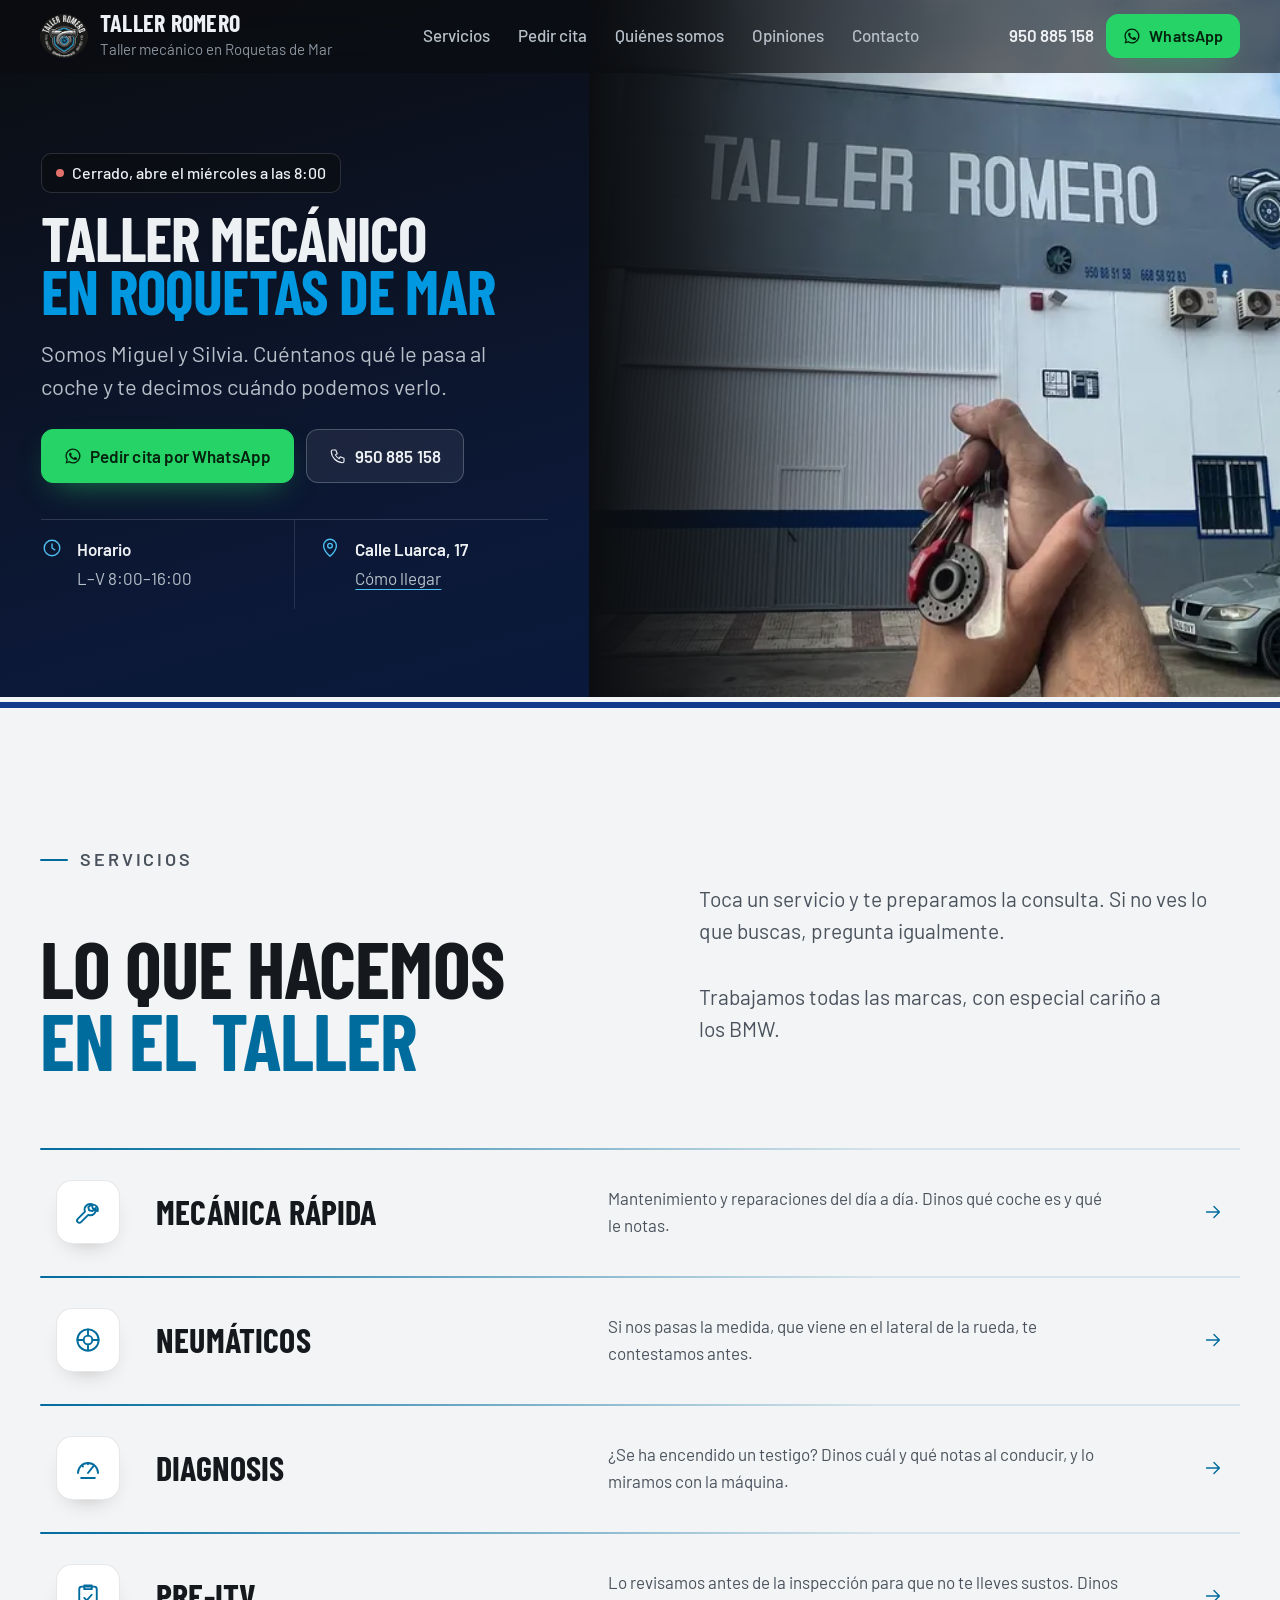
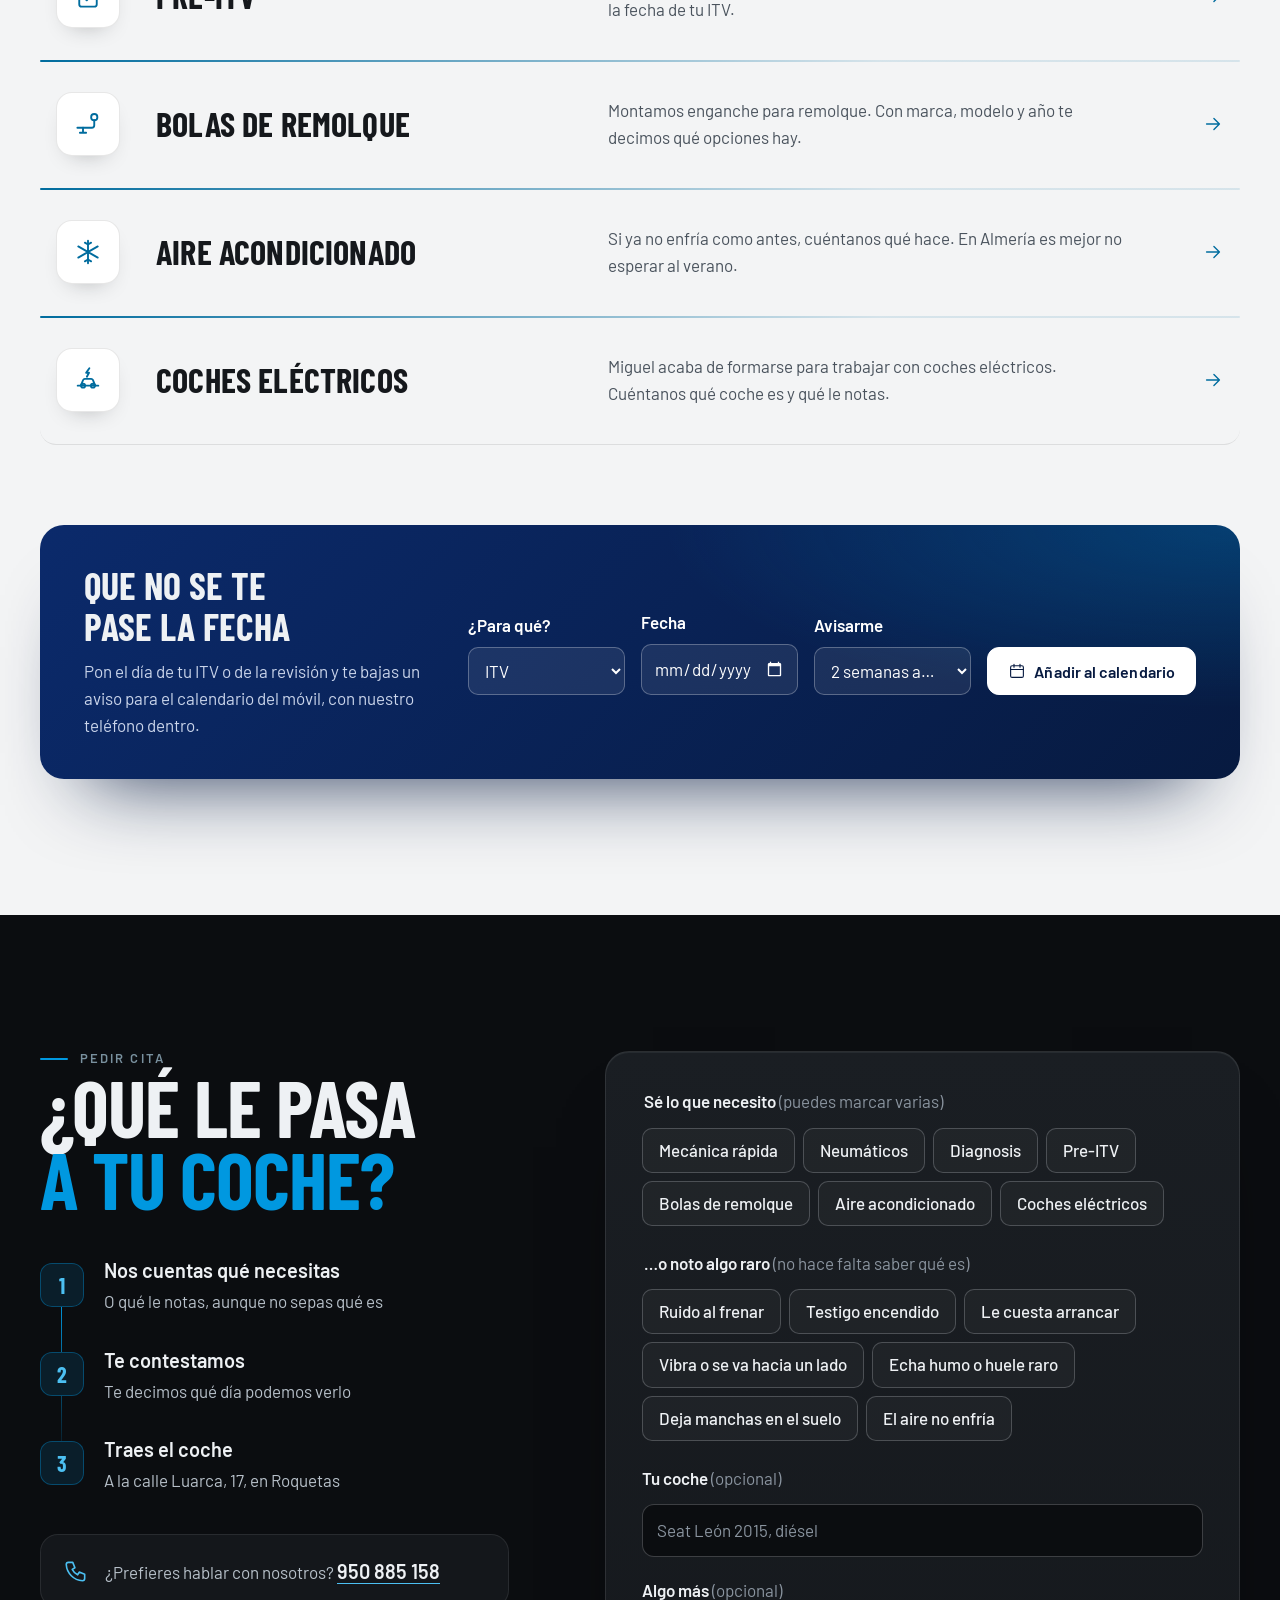
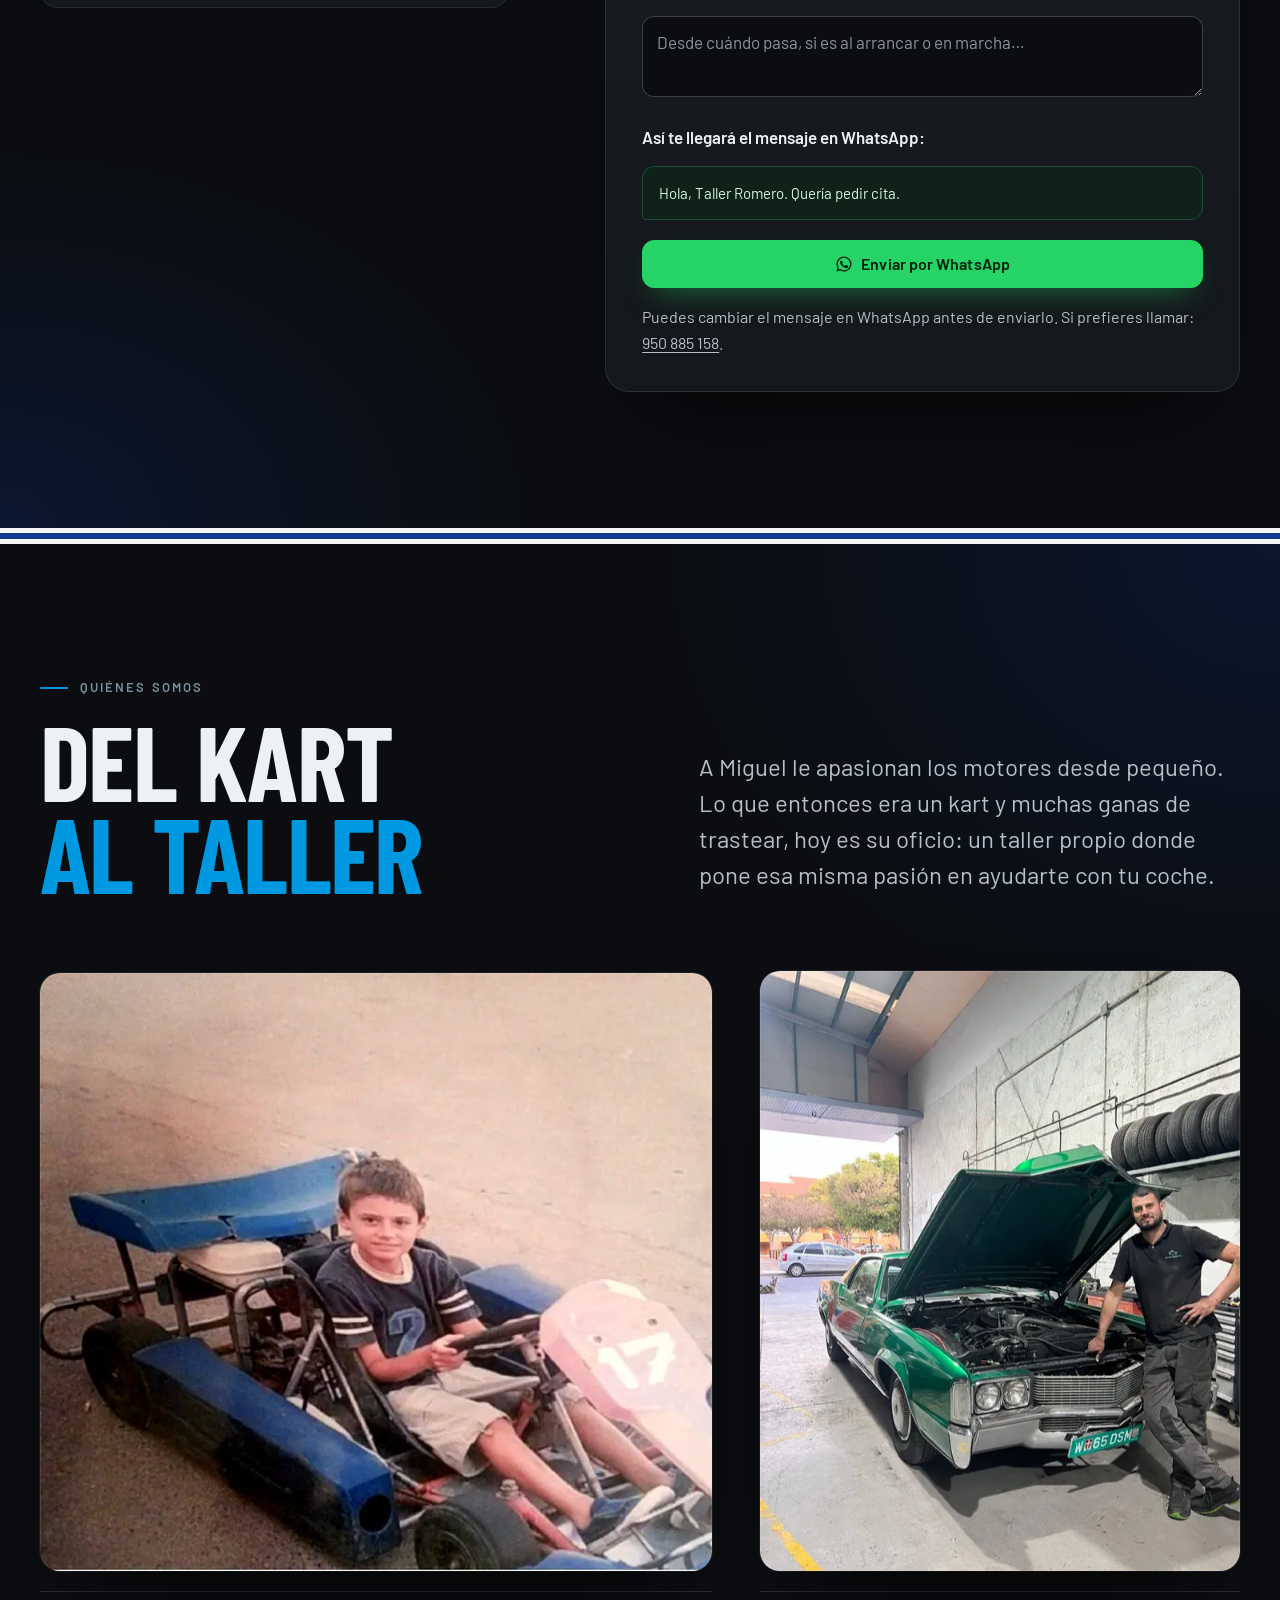
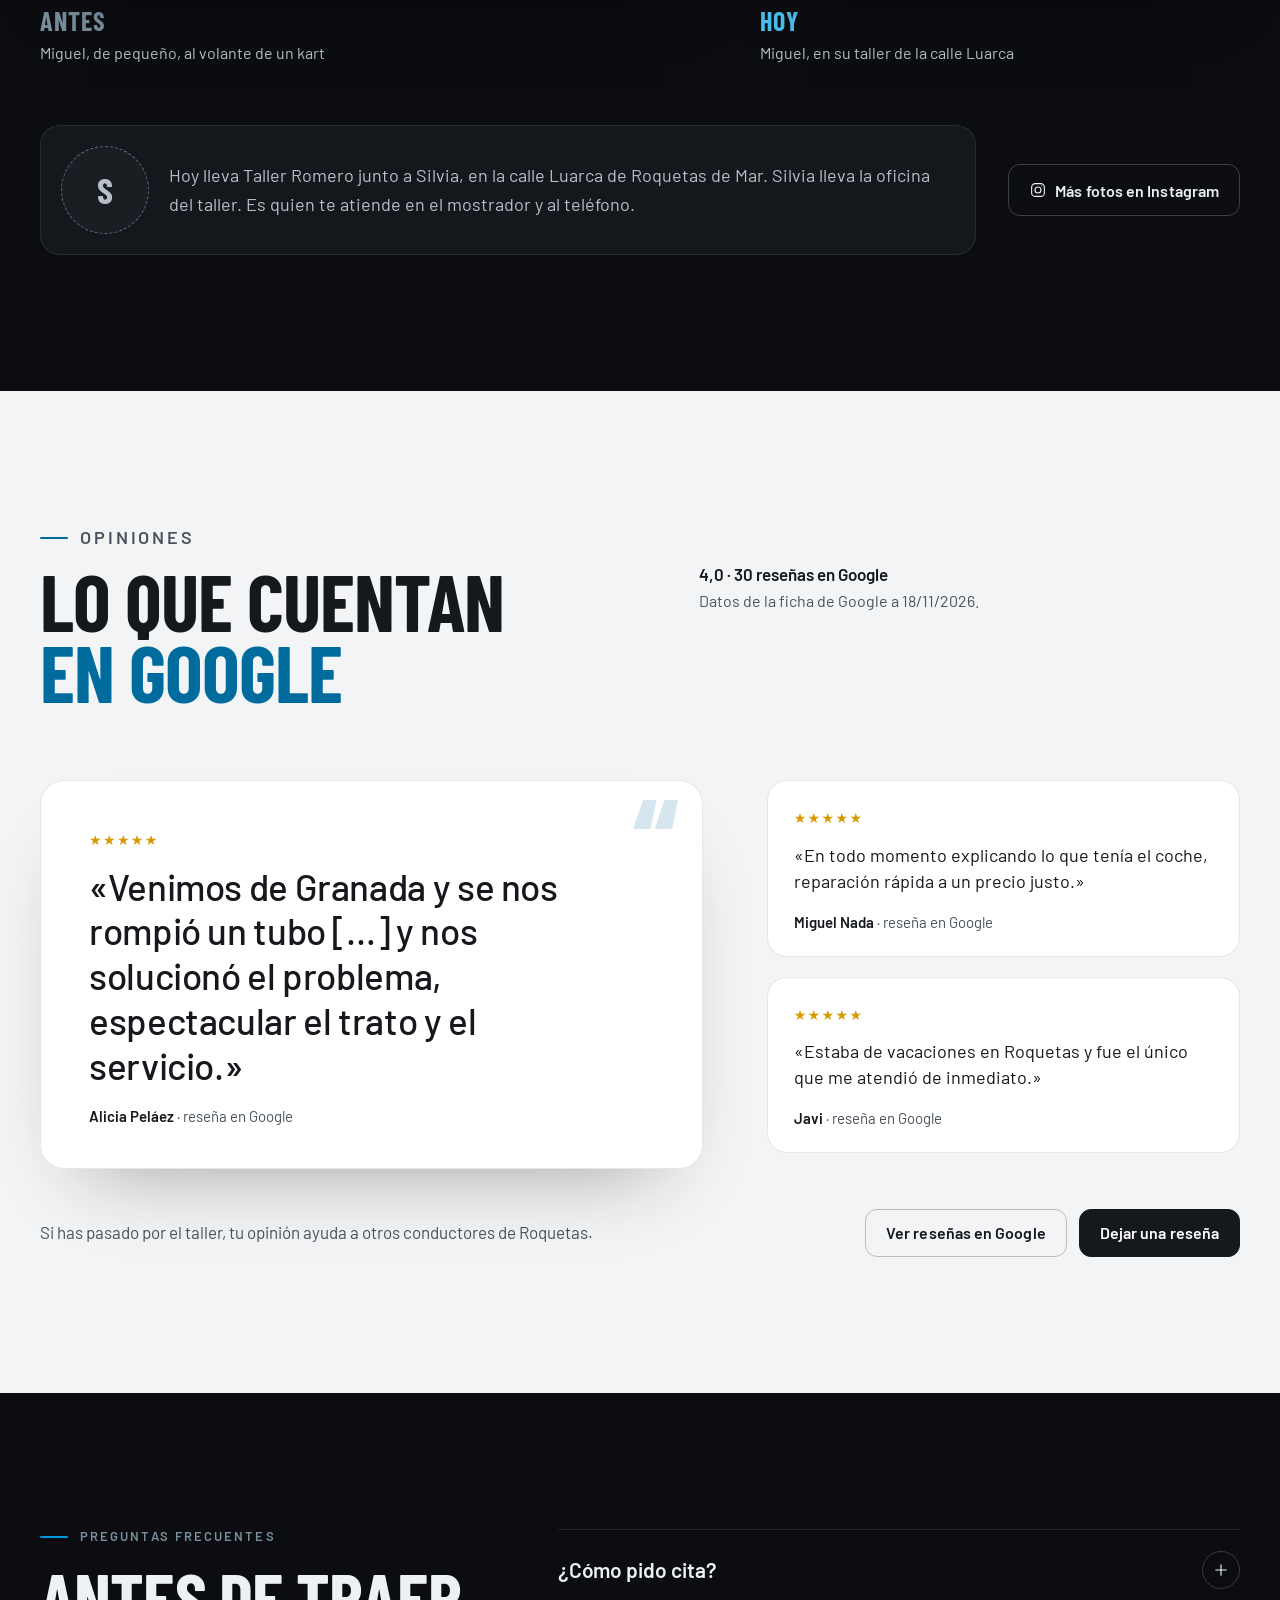
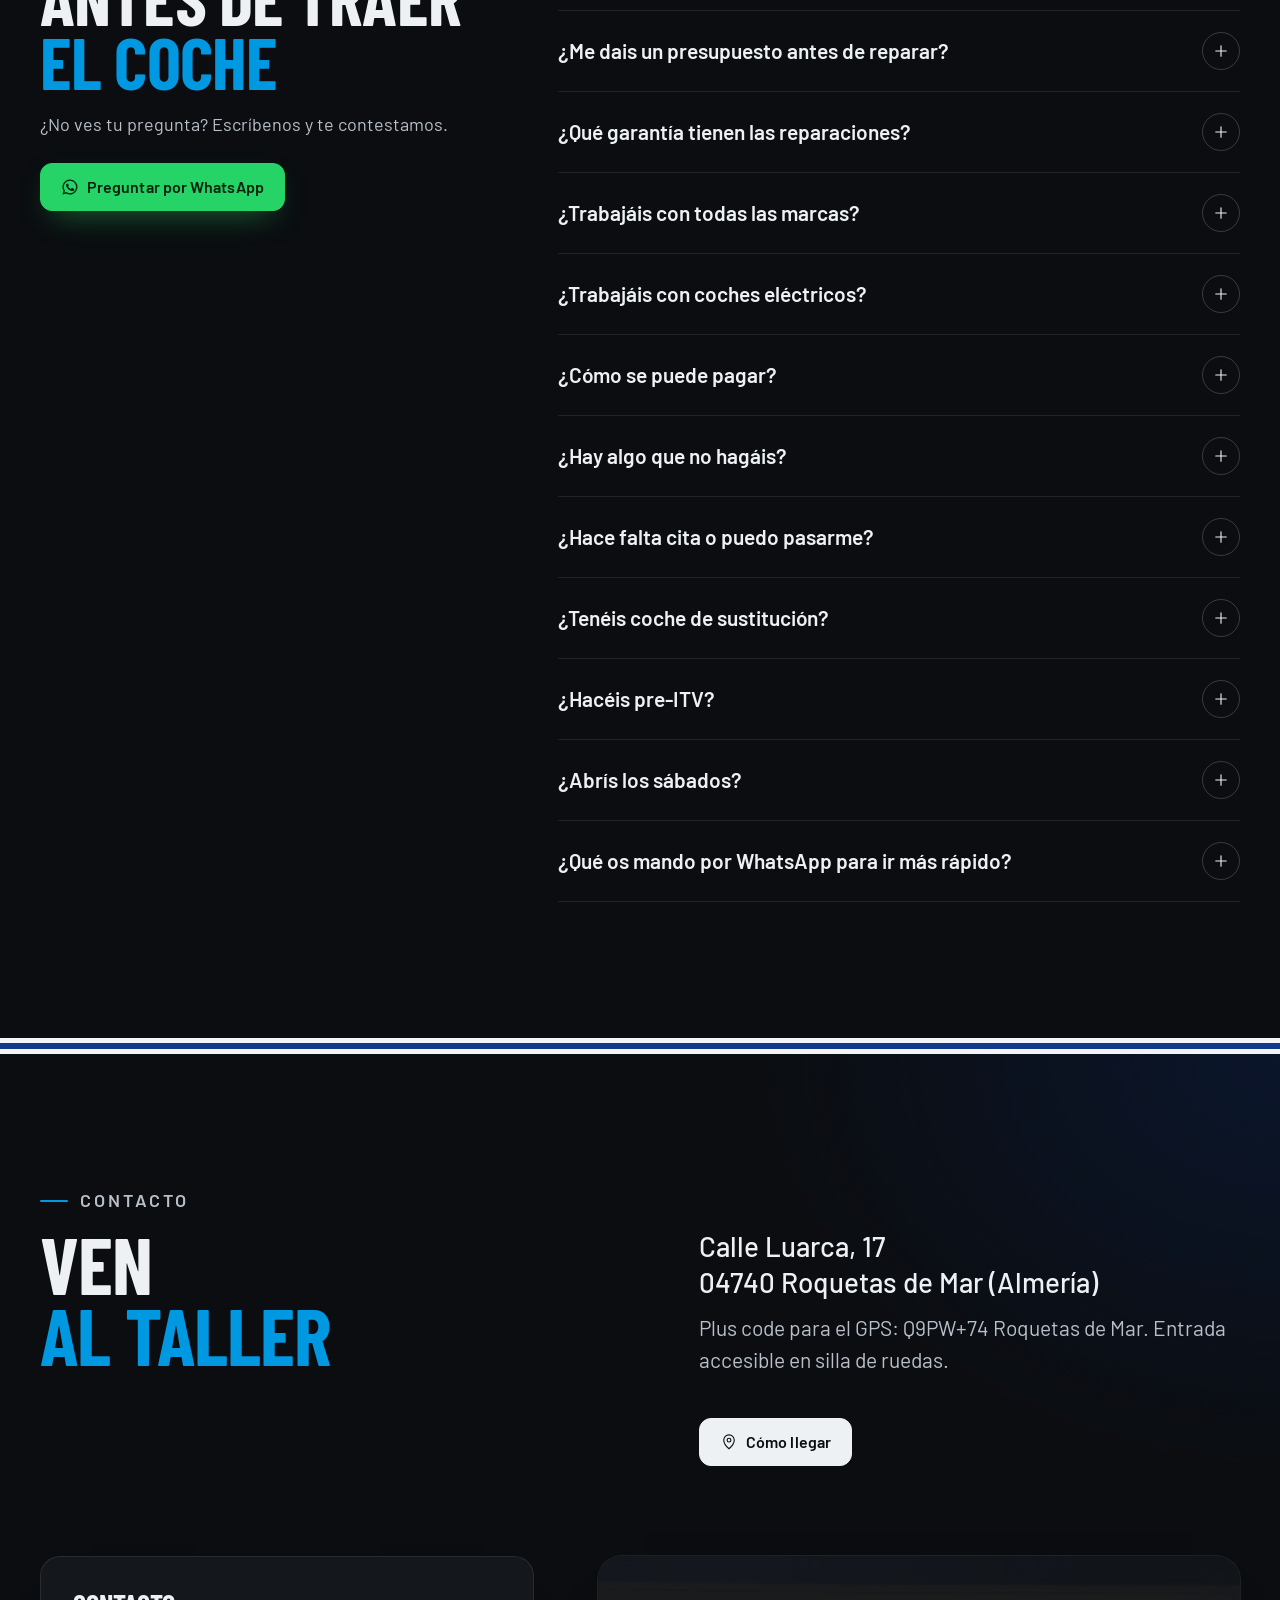
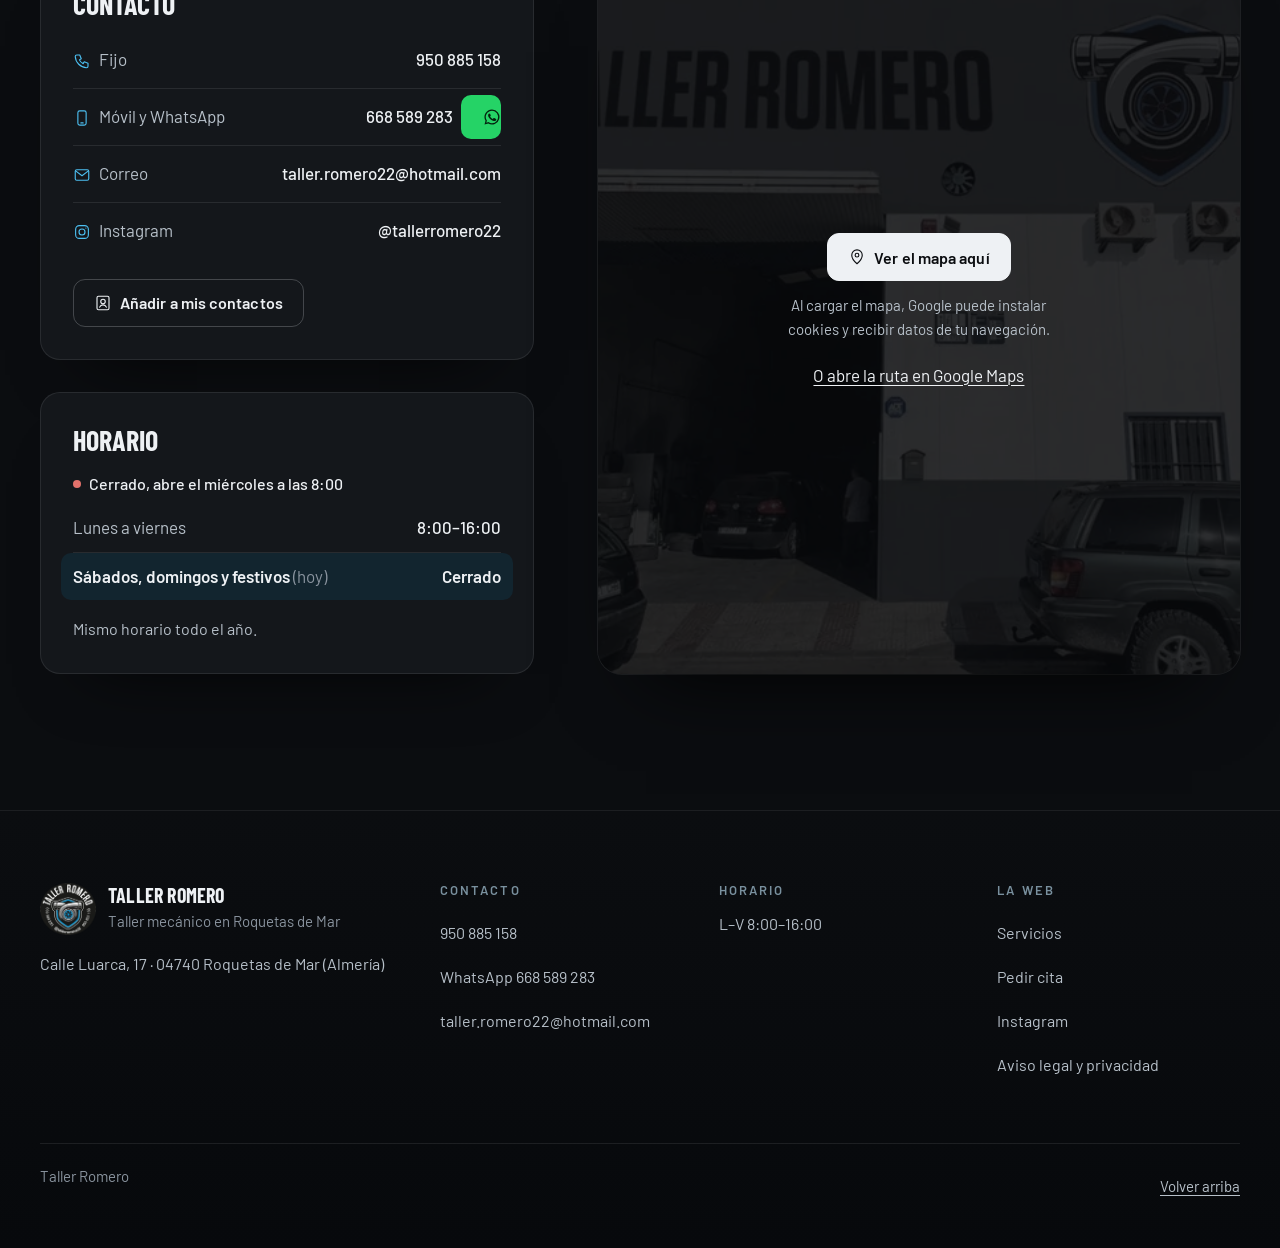
==== commit 94235925: "Integra main y deja el sábado cerrado sobre el horario de todo el año. Las dudas confirmadas y los c" ====
--- a/index.html
+++ b/index.html
@@ -52,6 +52,7 @@
     <symbol id="i-itv" viewBox="0 0 24 24"><g fill="none" stroke="currentColor" stroke-width="1.5" stroke-linecap="round" stroke-linejoin="round"><rect x="5" y="4.5" width="14" height="16" rx="2"/><path d="M9 3.5h6v3H9z"/><path d="m9 13.5 2 2 4-4.5"/></g></symbol>
     <symbol id="i-remolque" viewBox="0 0 24 24"><g fill="none" stroke="currentColor" stroke-width="1.5" stroke-linecap="round" stroke-linejoin="round"><circle cx="17" cy="6.5" r="2.5"/><path d="M17 9v4a2 2 0 0 1-2 2H3.5"/><path d="M8 15v4M5.5 19h5"/></g></symbol>
     <symbol id="i-aire" viewBox="0 0 24 24"><g fill="none" stroke="currentColor" stroke-width="1.5" stroke-linecap="round" stroke-linejoin="round"><path d="M12 3v18M4.2 7.5l15.6 9M4.2 16.5l15.6-9"/><path d="M9.5 4.5 12 6l2.5-1.5M9.5 19.5 12 18l2.5 1.5"/></g></symbol>
+    <symbol id="i-electrico" viewBox="0 0 24 24"><g fill="none" stroke="currentColor" stroke-width="1.5" stroke-linecap="round" stroke-linejoin="round"><path d="M3.75 16.5h16.5"/><path d="M6.2 16.5 8.1 12a1.5 1.5 0 0 1 1.4-.9h5a1.5 1.5 0 0 1 1.4.85L17.8 16.5"/><circle cx="8.1" cy="16.5" r="1.55"/><circle cx="15.9" cy="16.5" r="1.55"/><path d="M13.1 2.6 10.5 6.2h2.3L11.1 9.4"/></g></symbol>
     <symbol id="i-flecha" viewBox="0 0 24 24"><g fill="none" stroke="currentColor" stroke-width="1.5" stroke-linecap="round" stroke-linejoin="round"><path d="M5 12h14M13 6l6 6-6 6"/></g></symbol>
     <symbol id="i-correo" viewBox="0 0 24 24"><g fill="none" stroke="currentColor" stroke-width="1.5" stroke-linecap="round" stroke-linejoin="round"><rect x="3" y="5" width="18" height="14" rx="2"/><path d="m3.5 6.5 8.5 6.5 8.5-6.5"/></g></symbol>
     <symbol id="i-ig" viewBox="0 0 24 24"><g fill="none" stroke="currentColor" stroke-width="1.5" stroke-linecap="round" stroke-linejoin="round"><rect x="3.5" y="3.5" width="17" height="17" rx="5"/><circle cx="12" cy="12" r="4"/><path d="M17.2 6.8h.01"/></g></symbol>
@@ -124,6 +125,7 @@
       <p class="ceja">Servicios</p>
       <h2 id="t-servicios">Lo que hacemos <span>en el taller</span></h2>
       <p>Toca un servicio y te preparamos la consulta. Si no ves lo que buscas, pregunta igualmente.</p>
+      <p>Trabajamos todas las marcas, con especial cariño a los BMW.</p>
     </div>
     <ul class="servicios">
       <li class="servicio"><span class="servicio-icono" aria-hidden="true"><svg><use href="#i-llave"/></svg></span><div class="servicio-texto"><h3><a href="#cita" data-servicio="Mecánica rápida">Mecánica rápida<span class="sr">: preguntar</span></a></h3><p>Mantenimiento y reparaciones del día a día. Dinos qué coche es y qué le notas.</p></div><svg class="servicio-flecha" aria-hidden="true"><use href="#i-flecha"/></svg></li>
@@ -132,6 +134,7 @@
       <li class="servicio"><span class="servicio-icono" aria-hidden="true"><svg><use href="#i-itv"/></svg></span><div class="servicio-texto"><h3><a href="#cita" data-servicio="Pre-ITV">Pre-ITV<span class="sr">: preguntar</span></a></h3><p>Lo revisamos antes de la inspección para que no te lleves sustos. Dinos la fecha de tu ITV.</p></div><svg class="servicio-flecha" aria-hidden="true"><use href="#i-flecha"/></svg></li>
       <li class="servicio"><span class="servicio-icono" aria-hidden="true"><svg><use href="#i-remolque"/></svg></span><div class="servicio-texto"><h3><a href="#cita" data-servicio="Bolas de remolque">Bolas de remolque<span class="sr">: preguntar</span></a></h3><p>Montamos enganche para remolque. Con marca, modelo y año te decimos qué opciones hay.</p></div><svg class="servicio-flecha" aria-hidden="true"><use href="#i-flecha"/></svg></li>
       <li class="servicio"><span class="servicio-icono" aria-hidden="true"><svg><use href="#i-aire"/></svg></span><div class="servicio-texto"><h3><a href="#cita" data-servicio="Aire acondicionado">Aire acondicionado<span class="sr">: preguntar</span></a></h3><p>Si ya no enfría como antes, cuéntanos qué hace. En Almería es mejor no esperar al verano.</p></div><svg class="servicio-flecha" aria-hidden="true"><use href="#i-flecha"/></svg></li>
+      <li class="servicio"><span class="servicio-icono" aria-hidden="true"><svg><use href="#i-electrico"/></svg></span><div class="servicio-texto"><h3><a href="#cita" data-servicio="Coches eléctricos">Coches eléctricos<span class="sr">: preguntar</span></a></h3><p>Miguel acaba de formarse para trabajar con coches eléctricos. Cuéntanos qué coche es y qué le notas.</p></div><svg class="servicio-flecha" aria-hidden="true"><use href="#i-flecha"/></svg></li>
     </ul>
 
     <form class="recordatorio" id="recordatorio" novalidate>
@@ -191,6 +194,7 @@
           <input type="checkbox" id="s4" name="servicio" value="Pre-ITV"><label for="s4">Pre-ITV</label>
           <input type="checkbox" id="s5" name="servicio" value="Bolas de remolque"><label for="s5">Bolas de remolque</label>
           <input type="checkbox" id="s6" name="servicio" value="Aire acondicionado"><label for="s6">Aire acondicionado</label>
+          <input type="checkbox" id="s7" name="servicio" value="Coches eléctricos"><label for="s7">Coches eléctricos</label>
         </div>
       </fieldset>
       <fieldset class="sintomas">
@@ -313,18 +317,22 @@
     <div class="dudas-lista">
       <details class="duda"><summary>¿Cómo pido cita?<svg aria-hidden="true"><use href="#i-mas"/></svg></summary>
         <p>Llama al <a href="tel:+34950885158">950 885 158</a> o escribe por WhatsApp al <a href="https://wa.me/34668589283">668 589 283</a> contando qué coche es y qué le pasa. Te decimos cuándo podemos verlo.</p></details>
-      <details class="duda"><summary>¿Me decís el precio antes de tocar nada?<svg aria-hidden="true"><use href="#i-mas"/></svg></summary>
-        <p><span class="pendiente">[PENDIENTE confirmar] Borrador: «Sí. Antes de empezar te decimos qué tiene el coche y cuánto va a costar, y si aparece algo más te llamamos antes de seguir.»</span></p></details>
+      <details class="duda"><summary>¿Me dais un presupuesto antes de reparar?<svg aria-hidden="true"><use href="#i-mas"/></svg></summary>
+        <p>Sí. Siempre, y es gratis y sin compromiso.</p></details>
       <details class="duda"><summary>¿Qué garantía tienen las reparaciones?<svg aria-hidden="true"><use href="#i-mas"/></svg></summary>
-        <p><span class="pendiente">[PENDIENTE confirmar: plazo y condiciones de la garantía que dan, tal como la aplican]</span></p></details>
+        <p>La de la pieza. La mano de obra la cubrimos nosotros, y también si el montaje falla.</p></details>
       <details class="duda"><summary>¿Trabajáis con todas las marcas?<svg aria-hidden="true"><use href="#i-mas"/></svg></summary>
-        <p><span class="pendiente">[PENDIENTE confirmar: si son multimarca o con qué marcas no trabajan]</span></p></details>
+        <p>Sí, con todas. Con especial cariño a los BMW.</p></details>
+      <details class="duda"><summary>¿Trabajáis con coches eléctricos?<svg aria-hidden="true"><use href="#i-mas"/></svg></summary>
+        <p>Sí. Miguel acaba de formarse para trabajar con ellos.</p></details>
       <details class="duda"><summary>¿Cómo se puede pagar?<svg aria-hidden="true"><use href="#i-mas"/></svg></summary>
-        <p><span class="pendiente">[PENDIENTE confirmar: efectivo, tarjeta, Bizum, transferencia…]</span></p></details>
+        <p>En efectivo, con Bizum, con tarjeta o por transferencia inmediata.</p></details>
       <details class="duda"><summary>¿Hay algo que no hagáis?<svg aria-hidden="true"><use href="#i-mas"/></svg></summary>
-        <p><span class="pendiente">[PENDIENTE confirmar: p. ej. chapa y pintura, motos, furgonetas grandes… para ahorrar llamadas]</span></p></details>
+        <p>No hacemos chapa y pintura, ni motos.</p></details>
       <details class="duda"><summary>¿Hace falta cita o puedo pasarme?<svg aria-hidden="true"><use href="#i-mas"/></svg></summary>
-        <p><span class="pendiente">[PENDIENTE confirmar]</span></p></details>
+        <p>Sí. Hay que pedir cita, para atenderte mejor y que esperes menos.</p></details>
+      <details class="duda"><summary>¿Tenéis coche de sustitución?<svg aria-hidden="true"><use href="#i-mas"/></svg></summary>
+        <p>No. A veces, si se puede, te acercamos a casa al dejar el coche.</p></details>
       <details class="duda"><summary>¿Hacéis pre-ITV?<svg aria-hidden="true"><use href="#i-mas"/></svg></summary>
         <p>Sí. Dinos la fecha de tu ITV y buscamos hueco para revisarlo antes.</p></details>
       <details class="duda"><summary>¿Abrís los sábados?<svg aria-hidden="true"><use href="#i-mas"/></svg></summary>
@@ -362,7 +370,7 @@
           <h3>Horario</h3>
           <p class="estado-tabla"><span class="estado" data-estado data-abierto=""></span></p>
           <dl class="horario cifras" id="horario"><div><dt>Lunes a viernes</dt><dd>8:00–16:00</dd></div><div><dt>Sábados, domingos y festivos</dt><dd>Cerrado</dd></div></dl>
-          <p class="nota" id="aviso-verano" hidden></p>
+          <p class="nota">Mismo horario todo el año.</p>
         </div>
       </div>
       <div class="mapa" id="mapa">
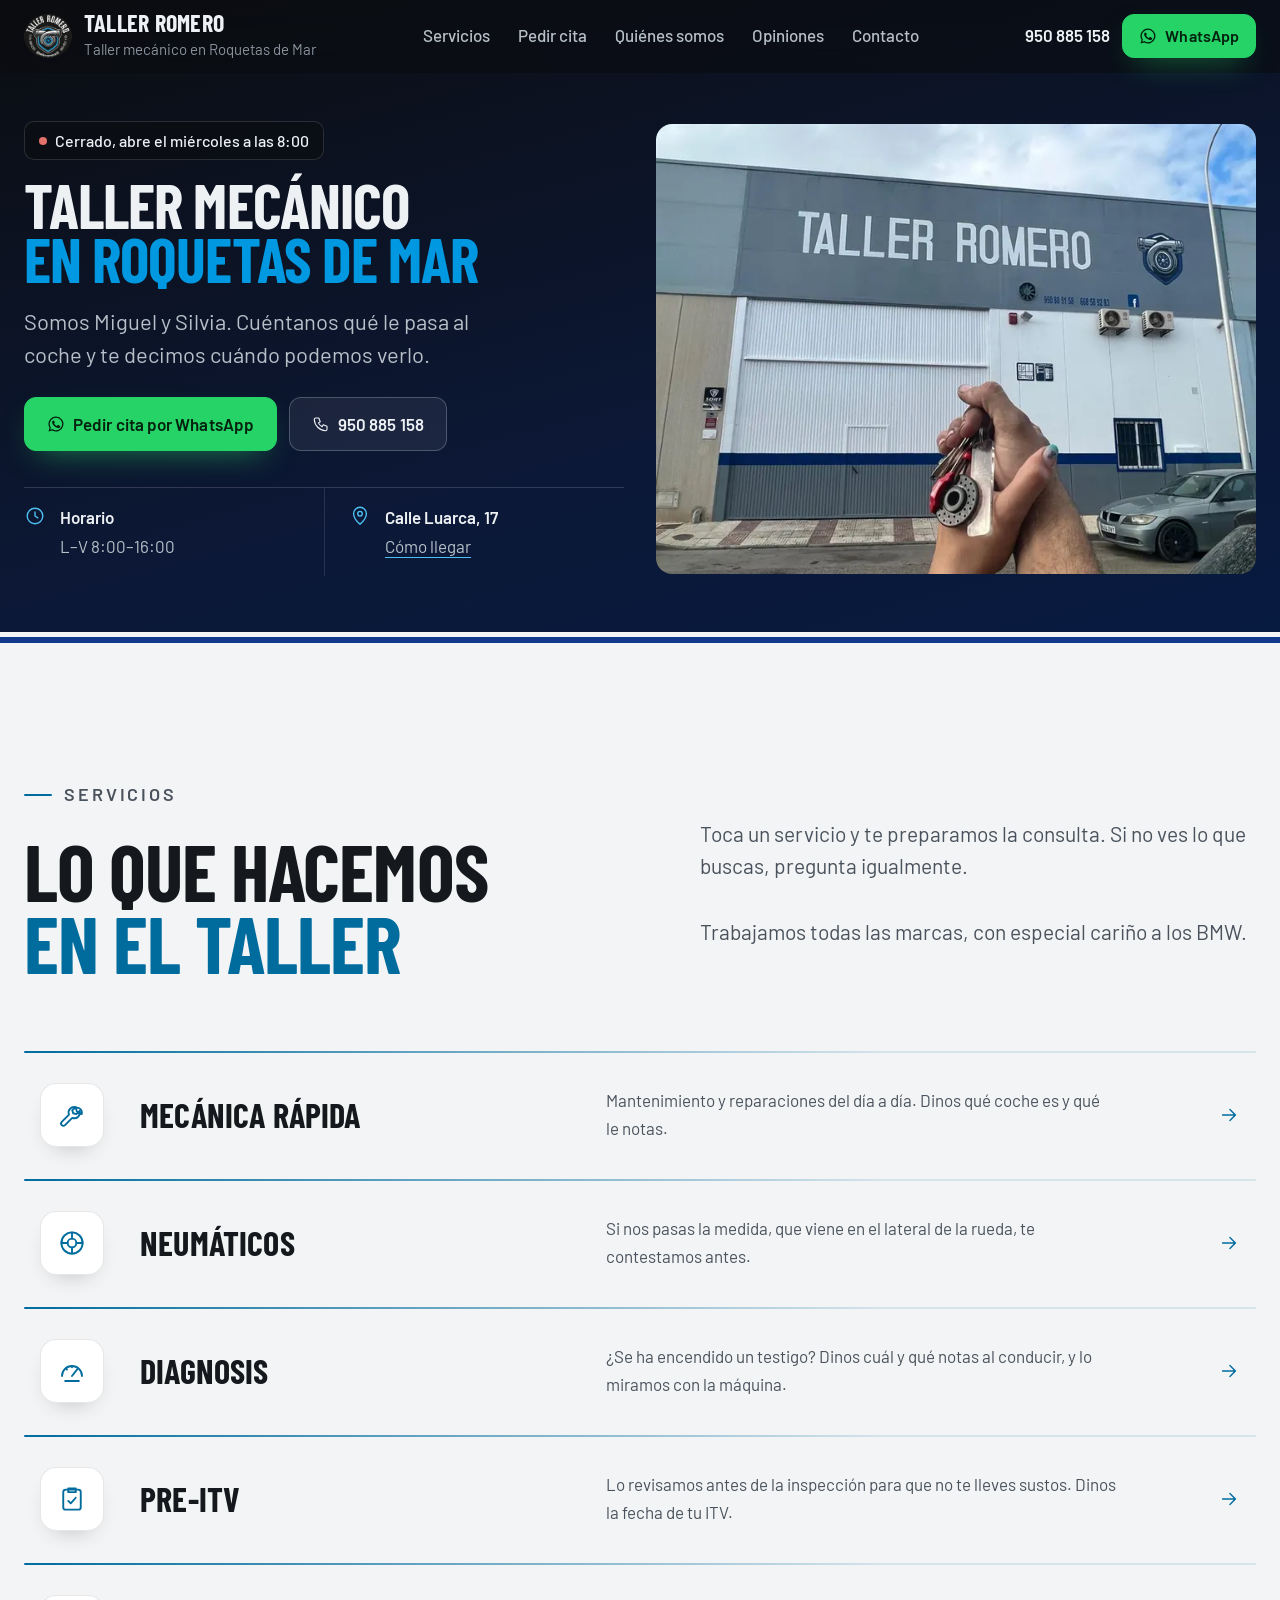
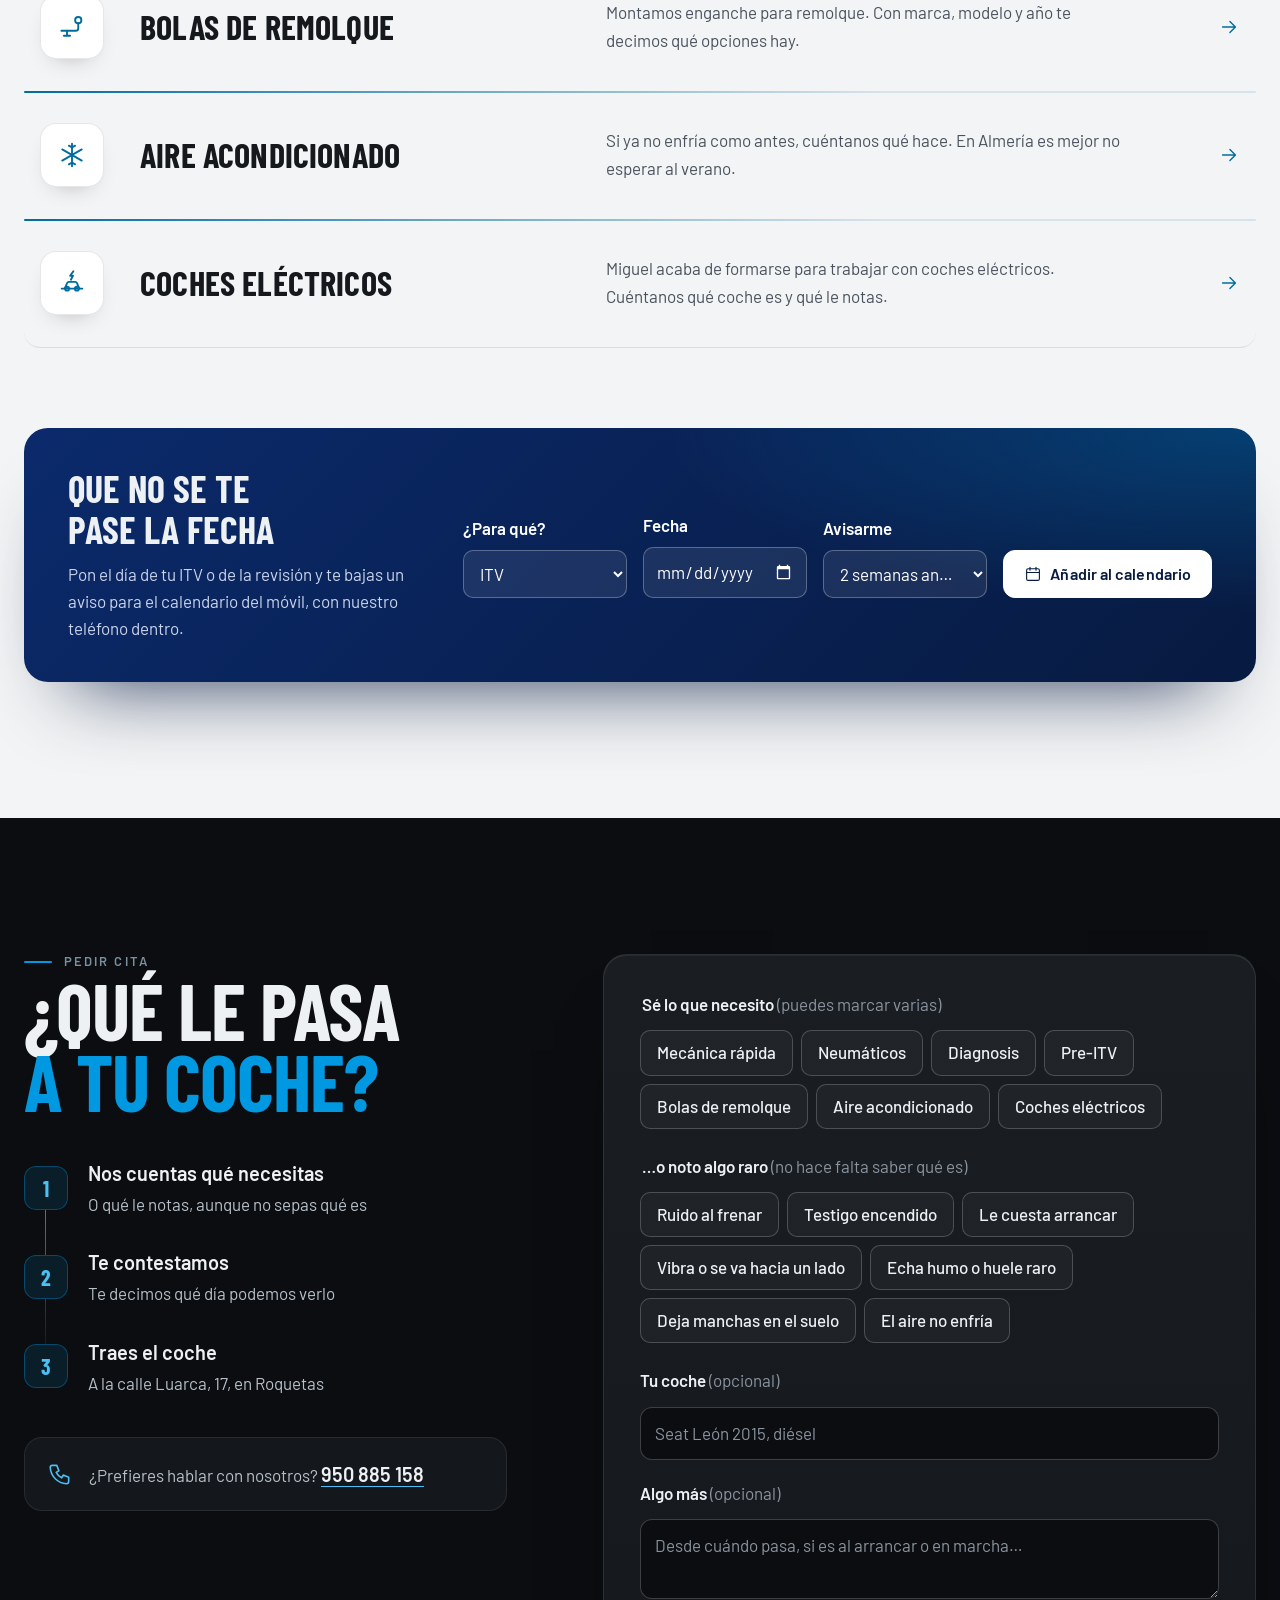
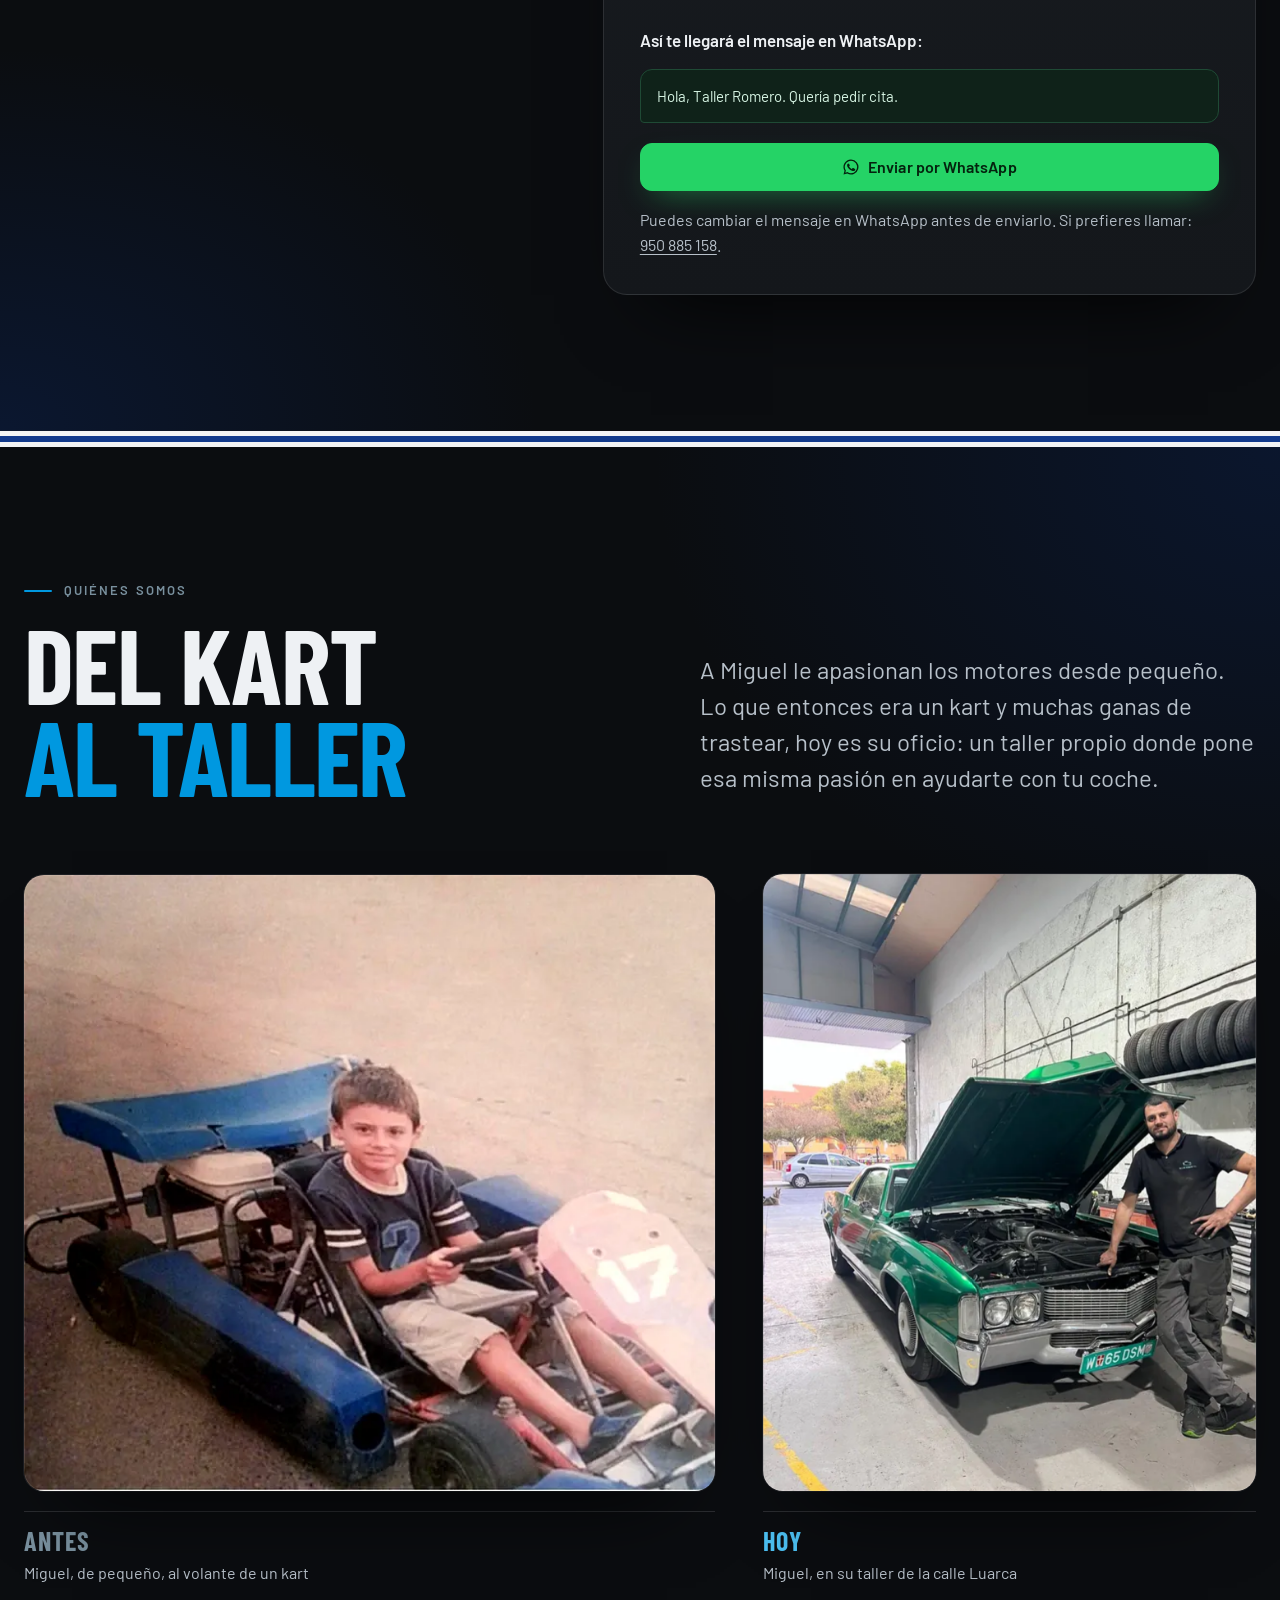
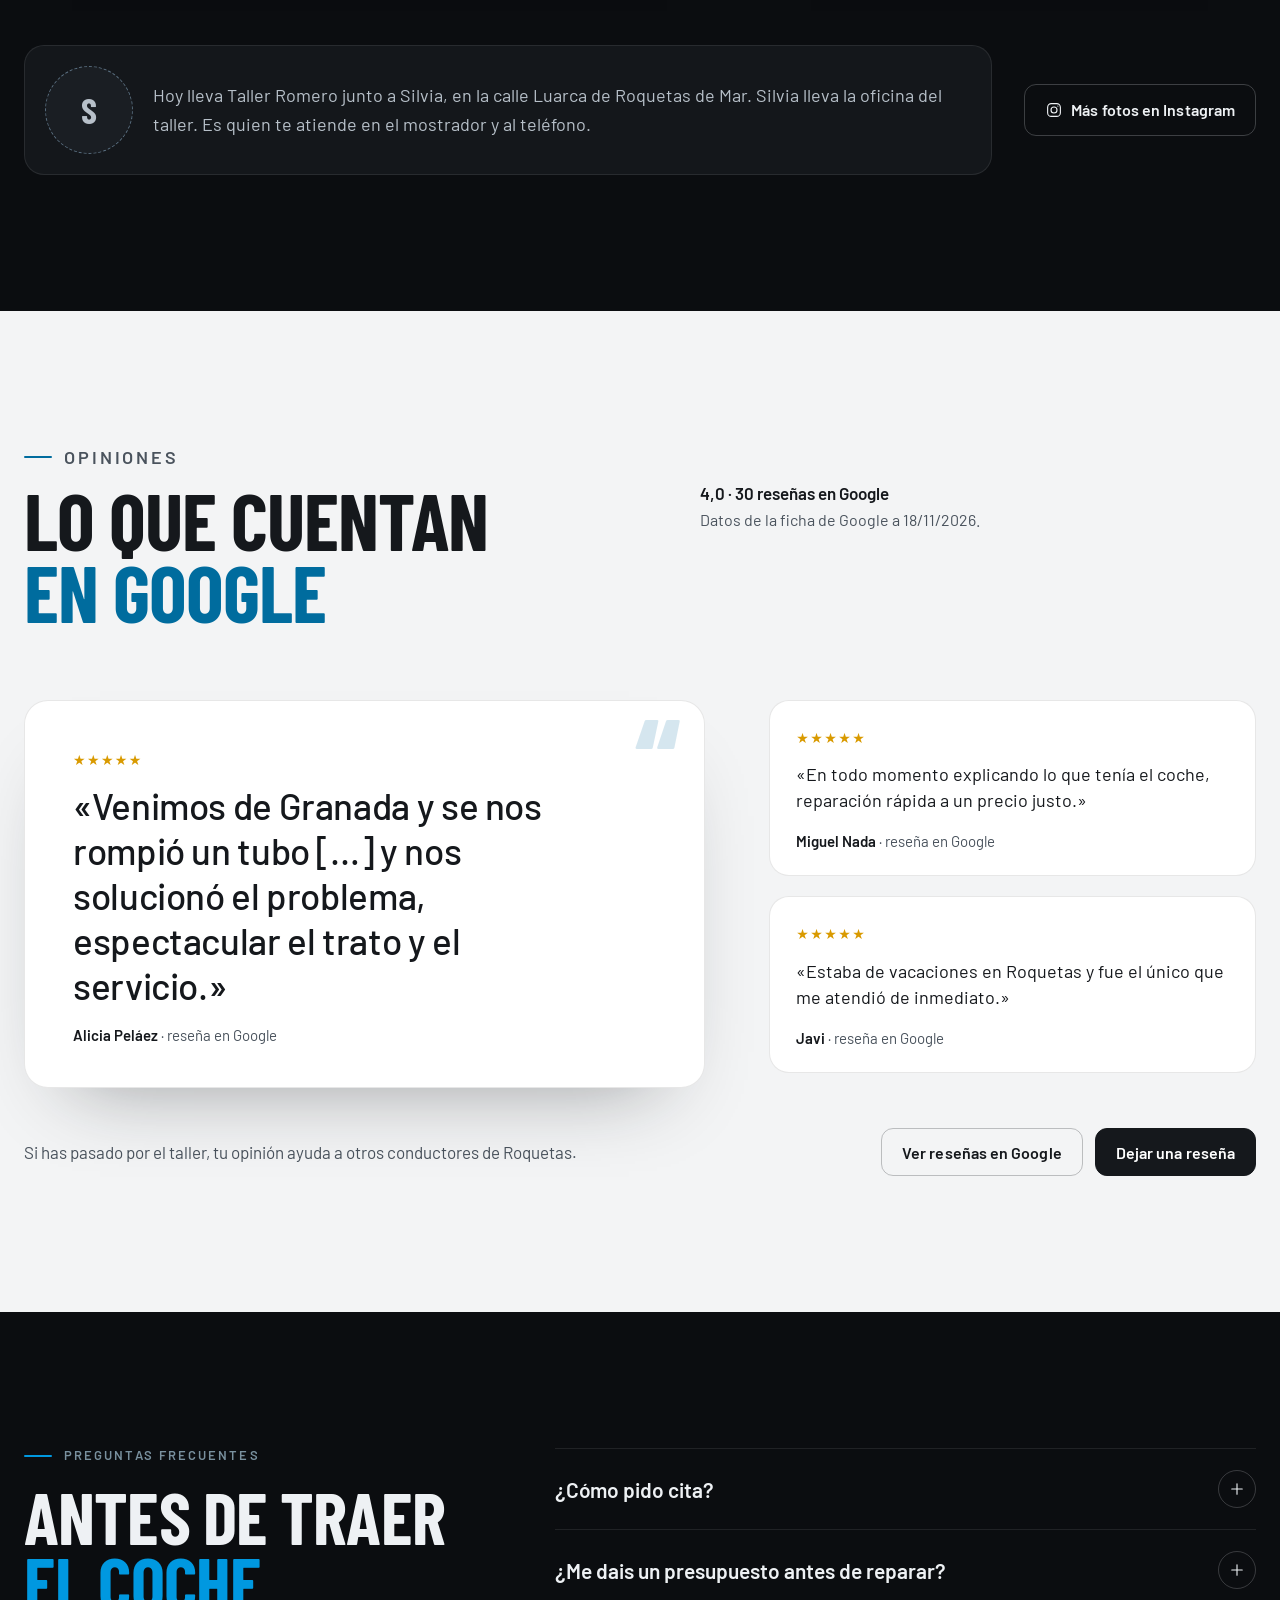
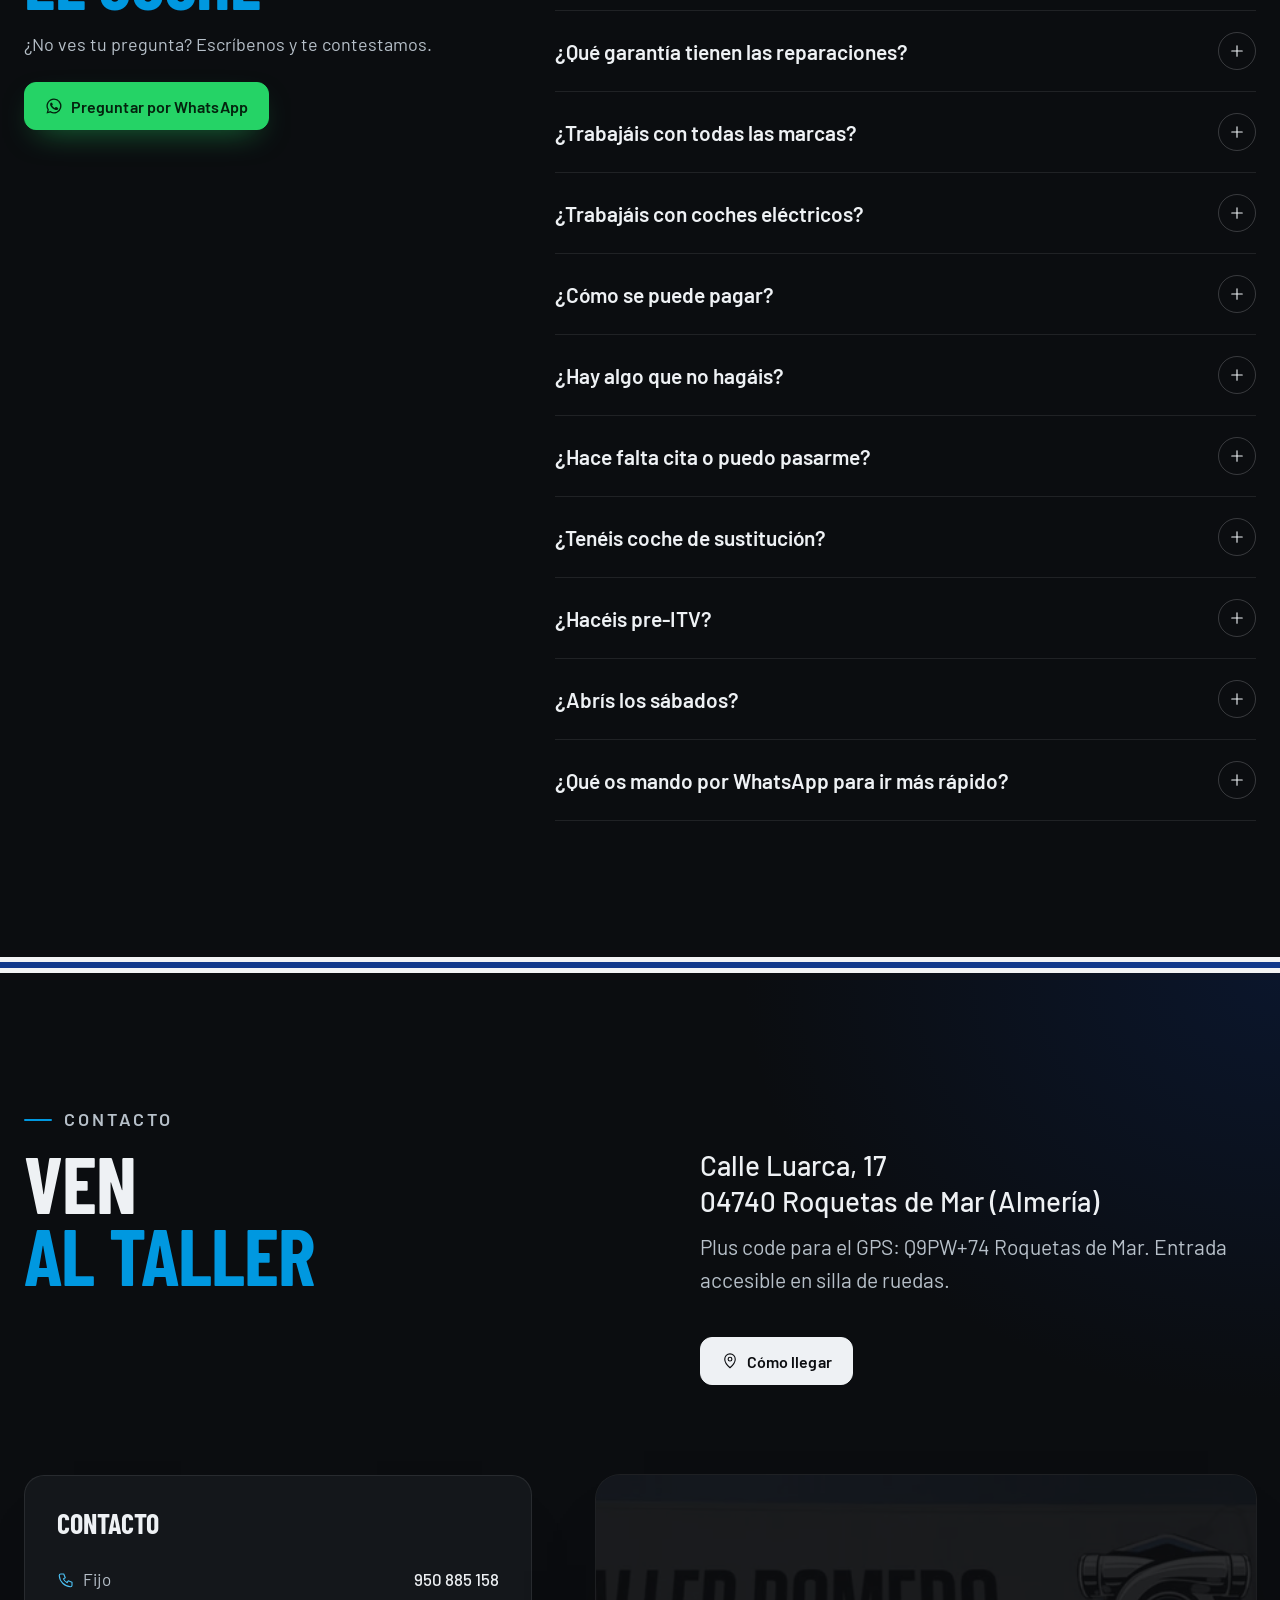
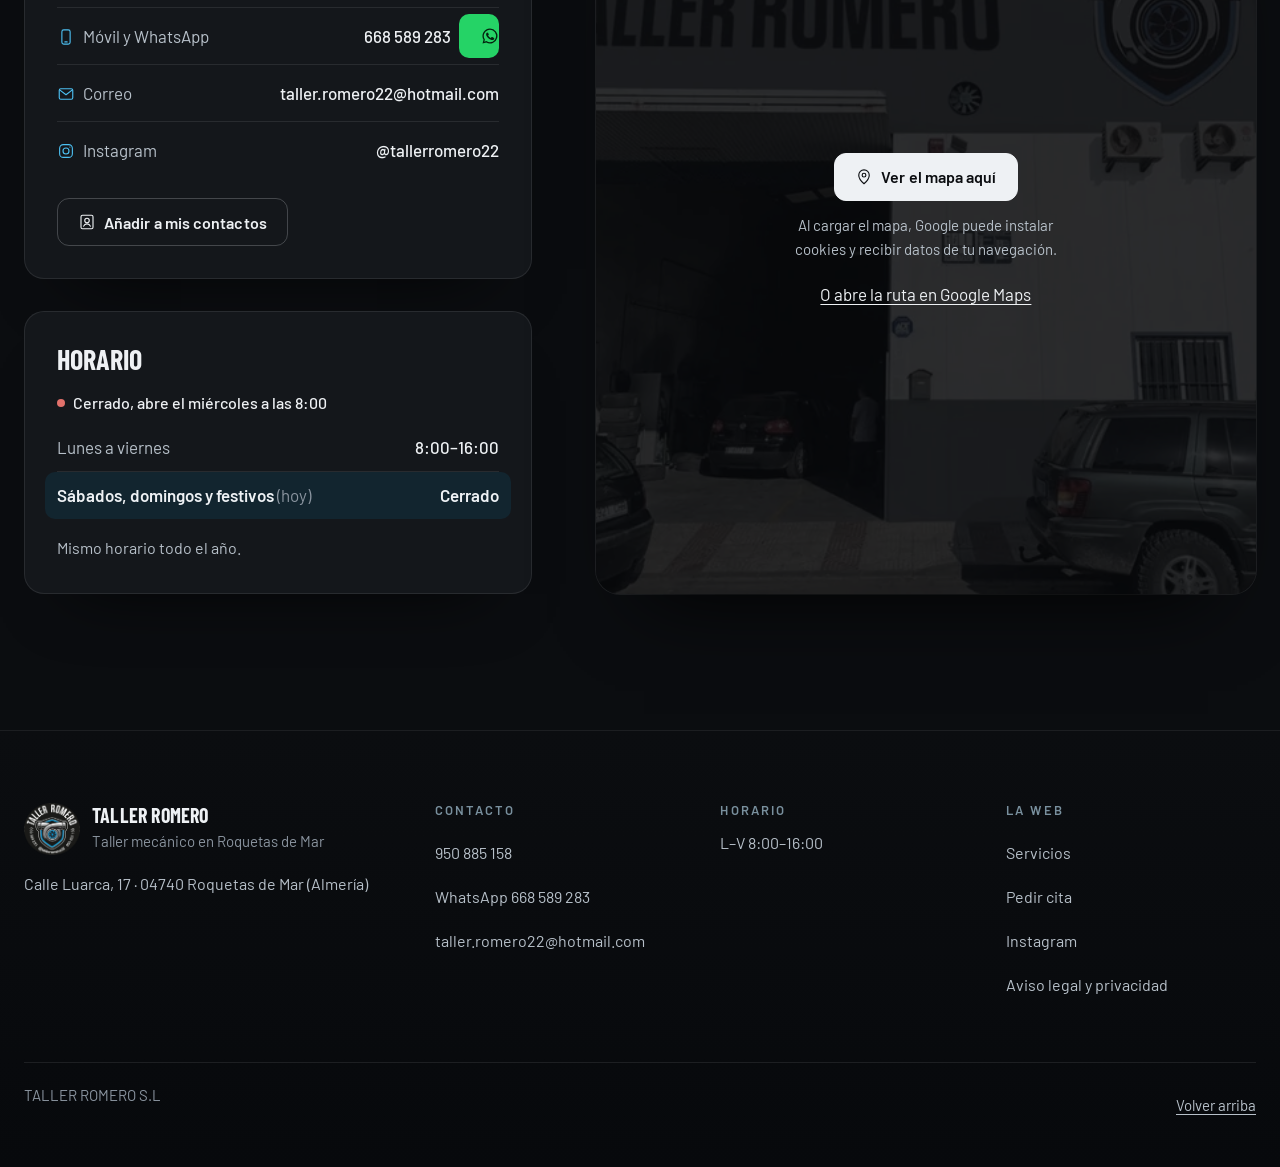
==== commit f39a116c: "Mete la foto del hero dentro de la envolura de 1320 px. El ancho de página pasa de 1200 a 1320. En e" ====
--- a/index.html
+++ b/index.html
@@ -106,12 +106,12 @@
     </div>
     <figure class="portada-foto">
       <picture>
-        <source type="image/webp" srcset="assets/fachada-llaves-720.webp 720w, assets/fachada-llaves.webp 1200w" sizes="(min-width:2220px) 1200px, (min-width:1000px) 54vw, 100vw">
-        <img src="assets/fachada-llaves.jpg" srcset="assets/fachada-llaves-720.jpg 720w, assets/fachada-llaves.jpg 1200w" sizes="(min-width:2220px) 1200px, (min-width:1000px) 54vw, 100vw" width="1200" height="900" fetchpriority="high" decoding="async" alt="Fachada de Taller Romero en Roquetas de Mar">
+        <source type="image/webp" srcset="assets/fachada-llaves-720.webp 720w, assets/fachada-llaves.webp 1200w" sizes="(min-width:1368px) 640px, (min-width:1000px) calc((100vw - 80px) / 2), 100vw">
+        <img src="assets/fachada-llaves.jpg" srcset="assets/fachada-llaves-720.jpg 720w, assets/fachada-llaves.jpg 1200w" sizes="(min-width:1368px) 640px, (min-width:1000px) calc((100vw - 80px) / 2), 100vw" width="1200" height="900" fetchpriority="high" decoding="async" alt="Fachada de Taller Romero en Roquetas de Mar">
       </picture>
     </figure>
     <ul class="datos-hoy cifras">
-      <li><svg aria-hidden="true"><use href="#i-reloj"/></svg><span><b>Horario</b><span data-horario-resumen>L–V 8:00–16:00</span></span></li>
+      <li><svg aria-hidden="true"><use href="#i-reloj"/></svg><span><b>Horario</b><span data-horario-resumen>Llama al 950 885 158</span></span></li>
       <li><svg aria-hidden="true"><use href="#i-pin"/></svg><span><b>Calle Luarca, 17</b><a class="como-llegar" href="https://www.google.com/maps/dir/?api=1&amp;destination=TALLER+ROMERO+S.L&amp;destination_place_id=ChIJrWbAO3pxcA0RxRs7Sl1MRZg">Cómo llegar</a></span></li>
     </ul>
   </div>
@@ -336,7 +336,7 @@
       <details class="duda"><summary>¿Hacéis pre-ITV?<svg aria-hidden="true"><use href="#i-mas"/></svg></summary>
         <p>Sí. Dinos la fecha de tu ITV y buscamos hueco para revisarlo antes.</p></details>
       <details class="duda"><summary>¿Abrís los sábados?<svg aria-hidden="true"><use href="#i-mas"/></svg></summary>
-        <p data-horario-dia="6" data-horario-frase="sabado">No. Los sábados, los domingos y los festivos el taller está cerrado.</p></details>
+        <p>Los sábados abrimos <span data-horario-dia="6">(ver horario)</span>. Los domingos y festivos el taller está cerrado.</p></details>
       <details class="duda"><summary>¿Qué os mando por WhatsApp para ir más rápido?<svg aria-hidden="true"><use href="#i-mas"/></svg></summary>
         <p>Marca, modelo y año del coche, y qué le notas. Si es por ruedas, la medida del neumático. Si se ha encendido un testigo, una foto del cuadro ayuda mucho.</p></details>
     </div>
@@ -369,7 +369,7 @@
         <div class="tarjeta">
           <h3>Horario</h3>
           <p class="estado-tabla"><span class="estado" data-estado data-abierto=""></span></p>
-          <dl class="horario cifras" id="horario"><div><dt>Lunes a viernes</dt><dd>8:00–16:00</dd></div><div><dt>Sábados, domingos y festivos</dt><dd>Cerrado</dd></div></dl>
+          <dl class="horario cifras" id="horario"><div><dt>Horario</dt><dd>Llama al 950 885 158</dd></div></dl>
           <p class="nota">Mismo horario todo el año.</p>
         </div>
       </div>
@@ -406,7 +406,7 @@
     </div>
     <div>
       <h2 class="pie-titulo">Horario</h2>
-      <p class="cifras" data-horario-resumen>L–V 8:00–16:00</p>
+      <p class="cifras" data-horario-resumen>Llama al 950 885 158</p>
     </div>
     <div>
       <h2 class="pie-titulo">La web</h2>
@@ -419,7 +419,7 @@
     </div>
   </div>
   <div class="envoltura pie-final">
-    <p>Taller Romero</p>
+    <p>TALLER ROMERO S.L</p>
     <a href="#inicio">Volver arriba</a>
   </div>
 </footer>
--- a/assets/estilos.css
+++ b/assets/estilos.css
@@ -18,7 +18,7 @@
   /* v5: azul marino de la franja de la fachada y grises del cartel y la chapa */
   --marino:#0b2a6b;--marino-hondo:#071a40;--gris-cartel:#5a6f80;--gris-chapa:#79909e;--metal:#808080;
   --wa:#25d366;--wa-texto:#04220e;--ok:#46c97c;--cerrado:#e2716b;--estrella:#d99a00;
-  --ancho:1200px;--r-control:10px;--r-tarjeta:16px;
+  --ancho:1320px;--r-control:10px;--r-tarjeta:16px;
   --curva:cubic-bezier(.22,1,.36,1);
   --display:"Barlow Condensed","Arial Narrow",system-ui,sans-serif;
   --sans:"Barlow",system-ui,-apple-system,"Segoe UI",Roboto,sans-serif;
@@ -338,7 +338,8 @@
 .ceja{display:flex;align-items:center;gap:12px;font:600 .8125rem/1.2 var(--sans);letter-spacing:.16em;text-transform:uppercase;color:var(--gris-chapa)}
 .ceja::before{content:"";width:28px;height:2px;border-radius:2px;background:var(--turbo);flex:none}
 
-/* Portada: texto a la izquierda; la fachada ocupa la mitad derecha, a ras del borde */
+/* Portada: en móvil la fachada es una banda a ancho completo bajo el texto.
+   Desde 1000px, texto y foto comparten la envolura (máx. --ancho) y la foto no toca el borde del viewport. */
 .portada{position:relative;isolation:isolate;margin-top:-73px;padding:calc(73px + 36px) 0 56px;overflow:clip;background:linear-gradient(165deg,#0b0d10 0%,#0c1836 62%,#071a40 100%)}
 .portada-contenido{display:grid;grid-template-areas:"texto" "foto" "datos";justify-items:start;align-items:center;row-gap:22px}
 .portada-texto,.portada .datos-hoy{position:relative;z-index:1}
@@ -371,12 +372,15 @@
 }
 @media (min-width:1000px){
   .portada{padding-block:calc(73px + 48px) 56px}
-  .portada-contenido{width:calc(100% - min(54vw,1200px));max-width:none;margin:0;padding-inline:clamp(28px,3.2vw,72px);box-sizing:border-box;grid-template-areas:"texto" "datos";row-gap:8px;align-content:center;min-height:520px}
-  .portada-texto,.portada .datos-hoy{width:min(100%,40rem);margin-left:auto}
+  .portada-contenido{grid-template-columns:minmax(0,1fr) minmax(0,1fr);grid-template-areas:"texto foto" "datos foto";column-gap:clamp(28px,2.5vw,40px);row-gap:8px;align-items:center;justify-items:stretch}
+  .portada-texto,.portada .datos-hoy{width:100%;max-width:none;margin-left:0}
+  .portada-texto{align-self:end}
+  .portada .datos-hoy{align-self:start}
   .portada h1{max-width:100%;font-size:clamp(3.25rem,1.4rem + 3.1vw,5.15rem)}
-  .portada-foto{position:absolute;z-index:0;inset:0 0 0 auto;width:min(54vw,1200px);height:auto;margin:0;aspect-ratio:auto}
-  .portada-foto img{object-position:44% 34%}
-  .portada-foto::after{background:linear-gradient(90deg,#0b0d10 0%,rgb(11 13 16/.82) 14%,rgb(11 13 16/.28) 38%,transparent 64%)}
+  /* La columna no pasa de los 1200px nativos de la foto: así no se amplía y no se ve blanda. */
+  .portada-foto{position:relative;z-index:0;inset:auto;width:100%;max-width:1200px;height:auto;margin:0;aspect-ratio:4/3;justify-self:end;align-self:center;border-radius:var(--r-tarjeta)}
+  .portada-foto img{object-position:50% 46%}
+  .portada-foto::after{background:none}
 }
 @media (max-width:699px){
   .portada{padding:calc(73px + 24px) 0 76px}
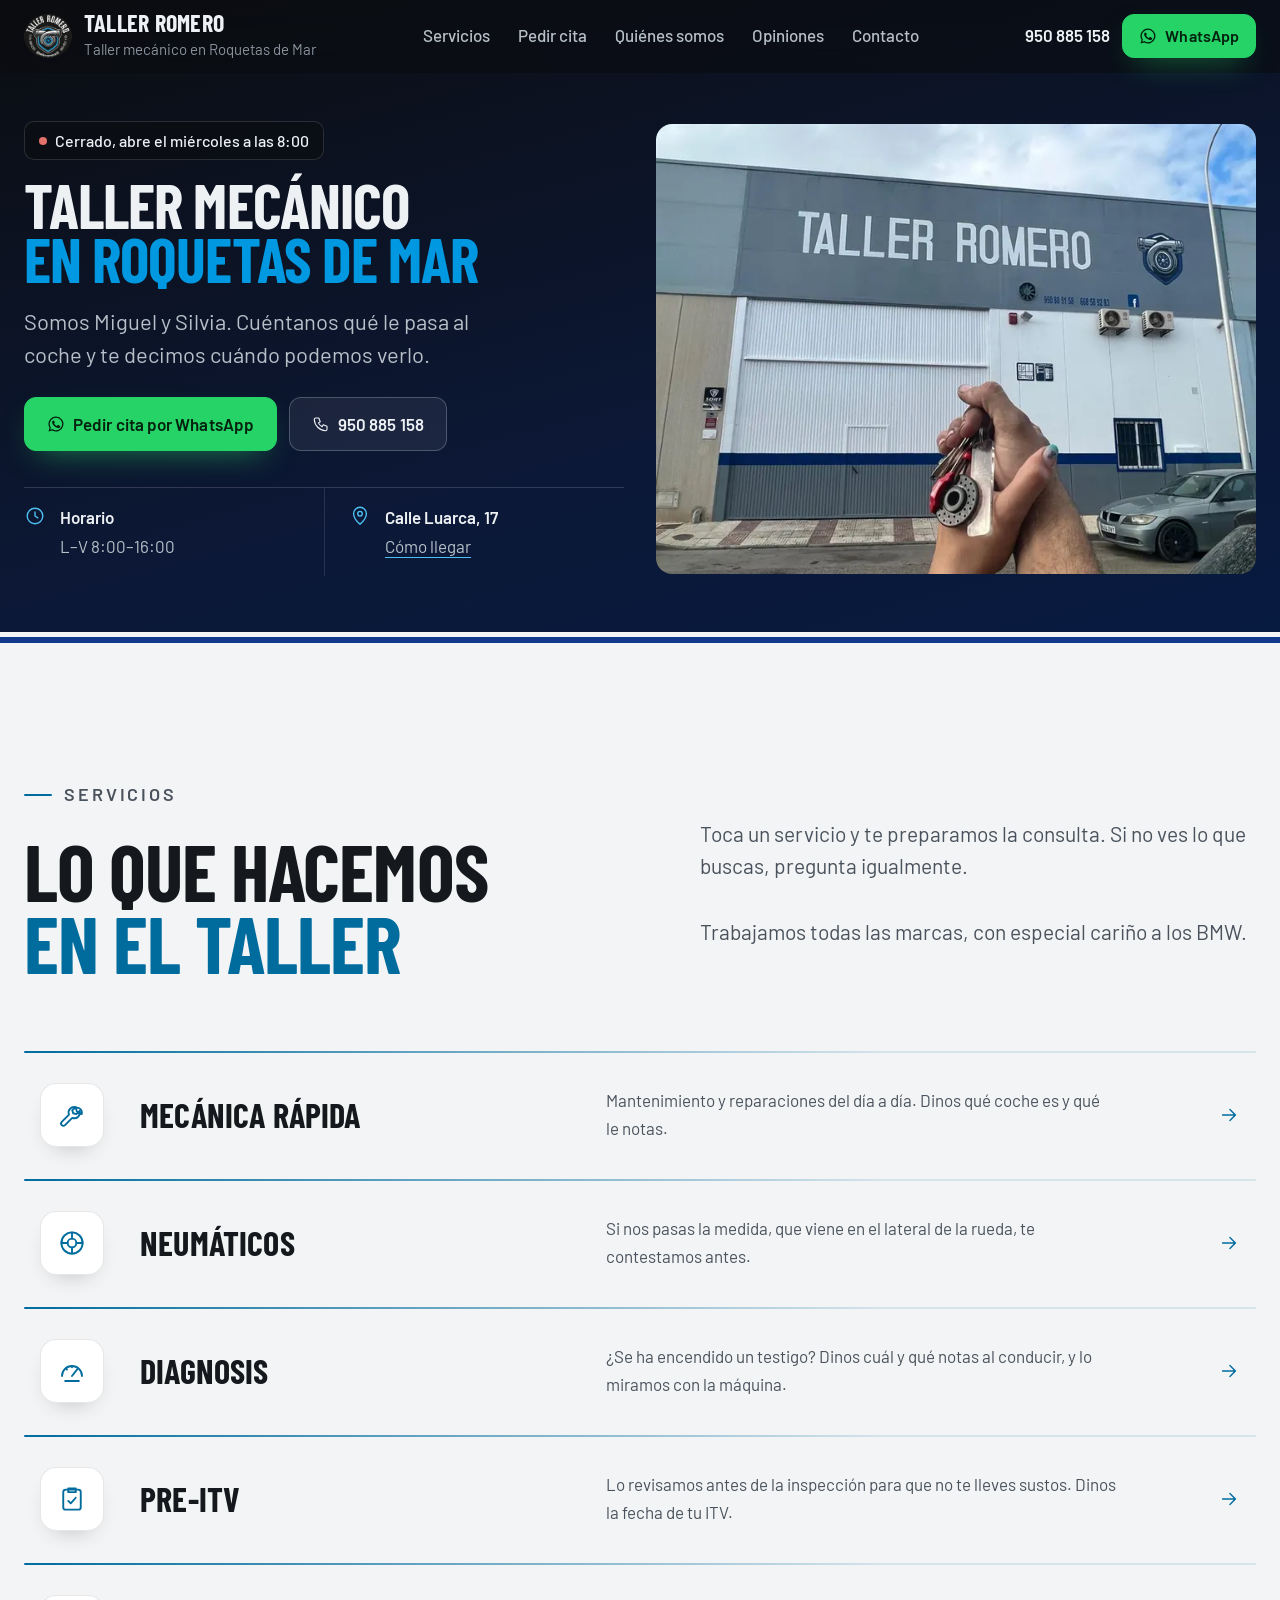
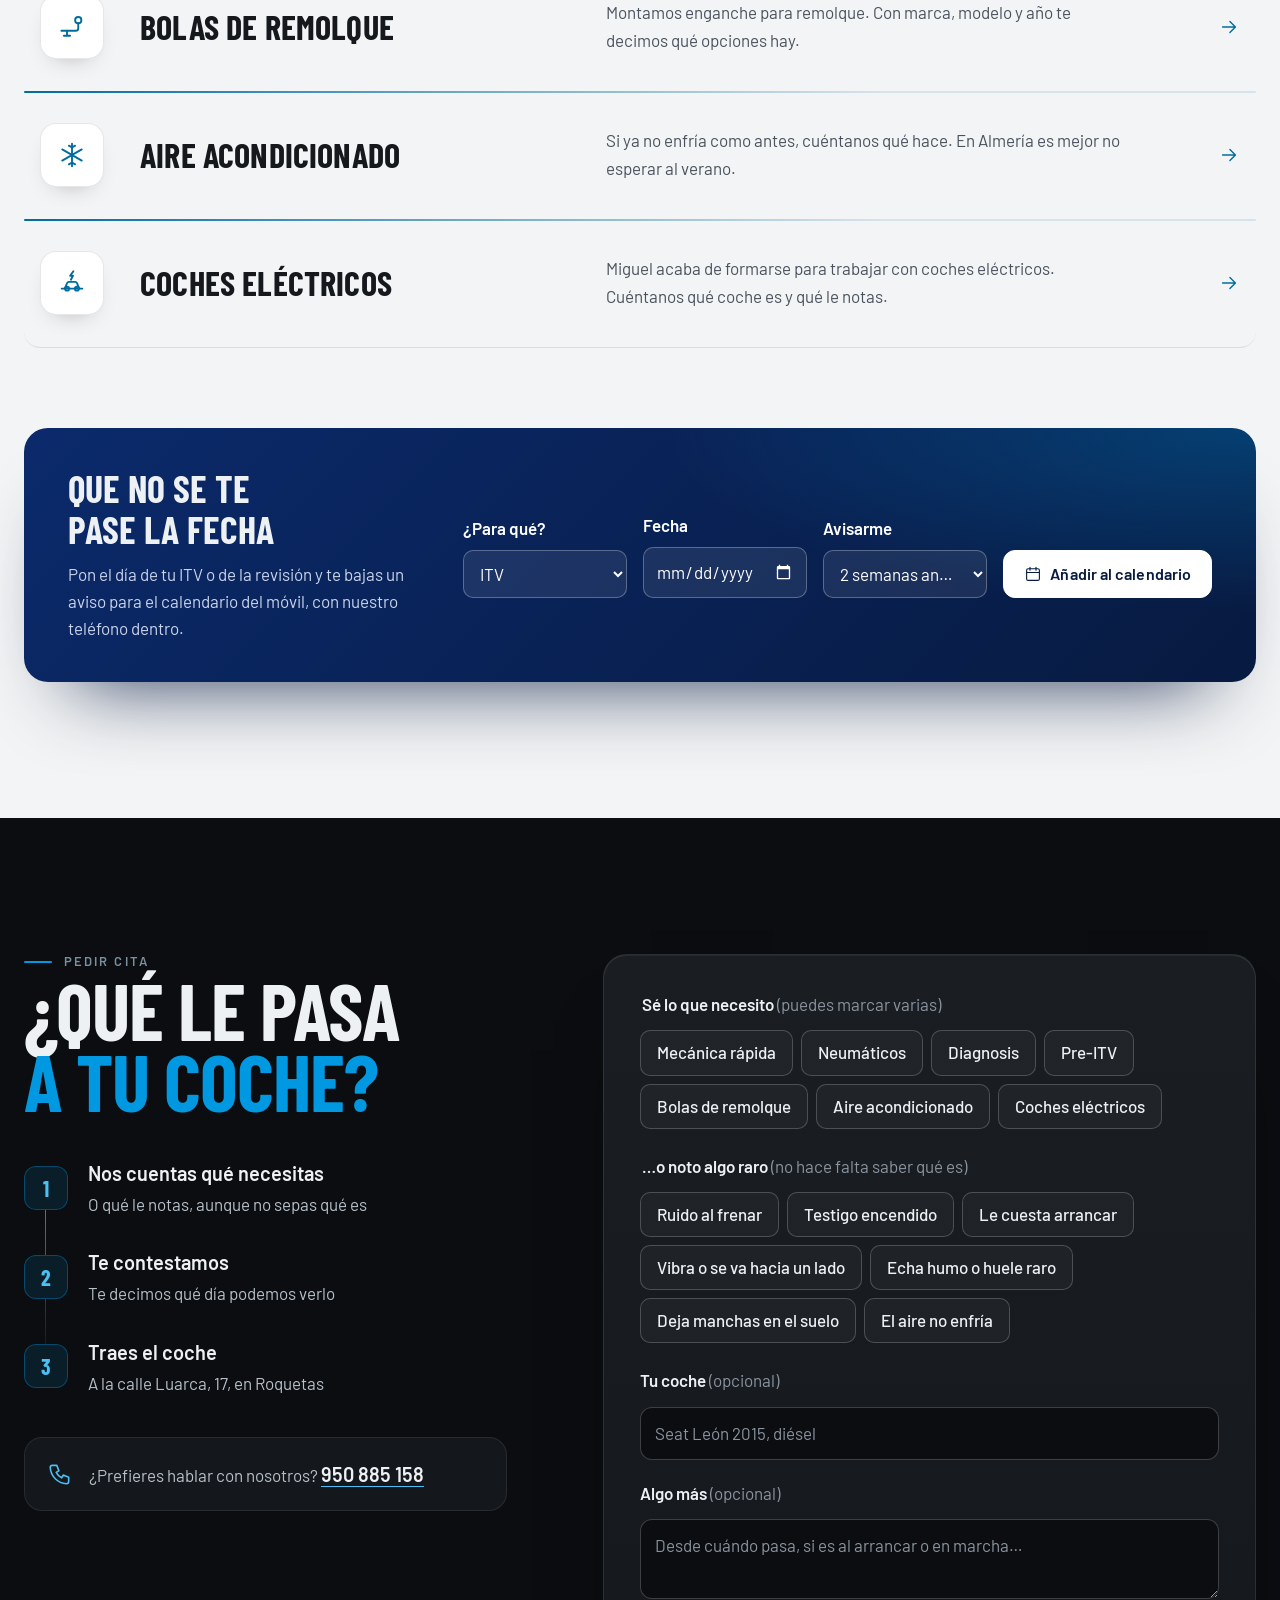
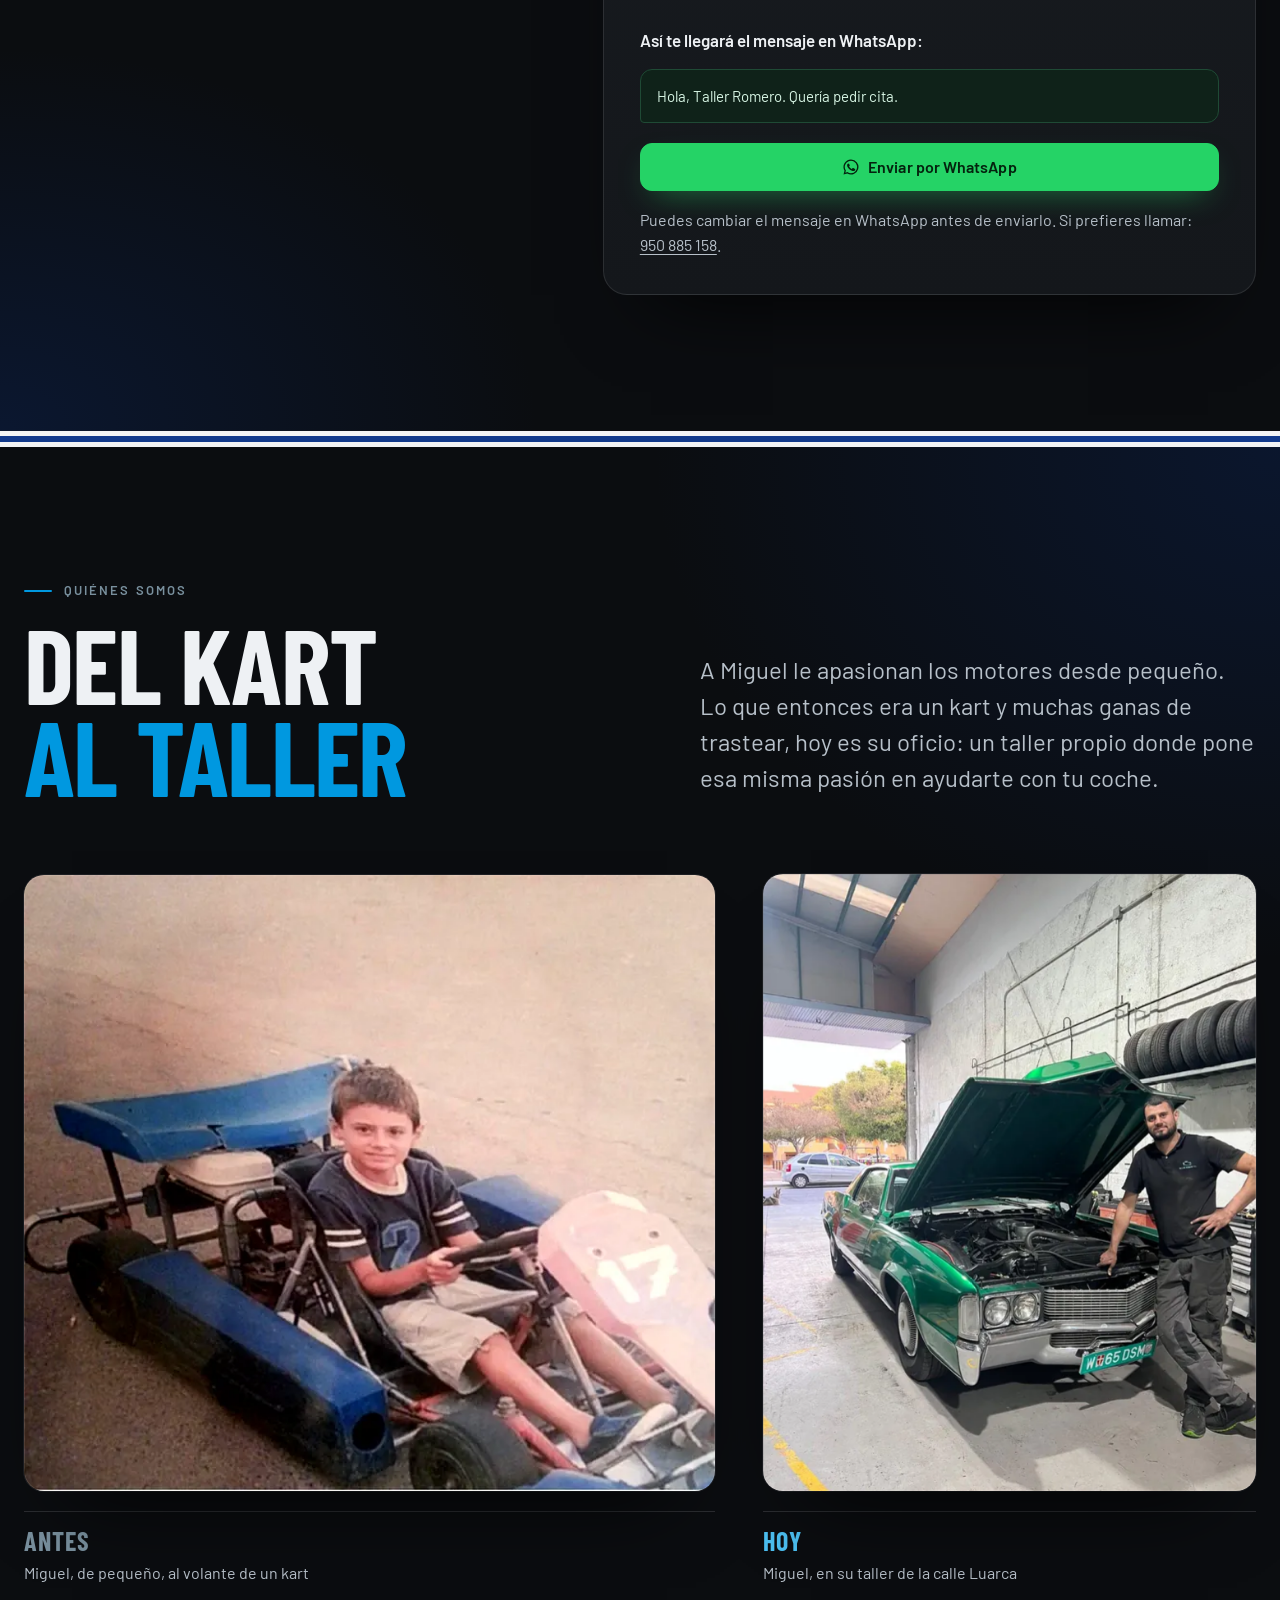
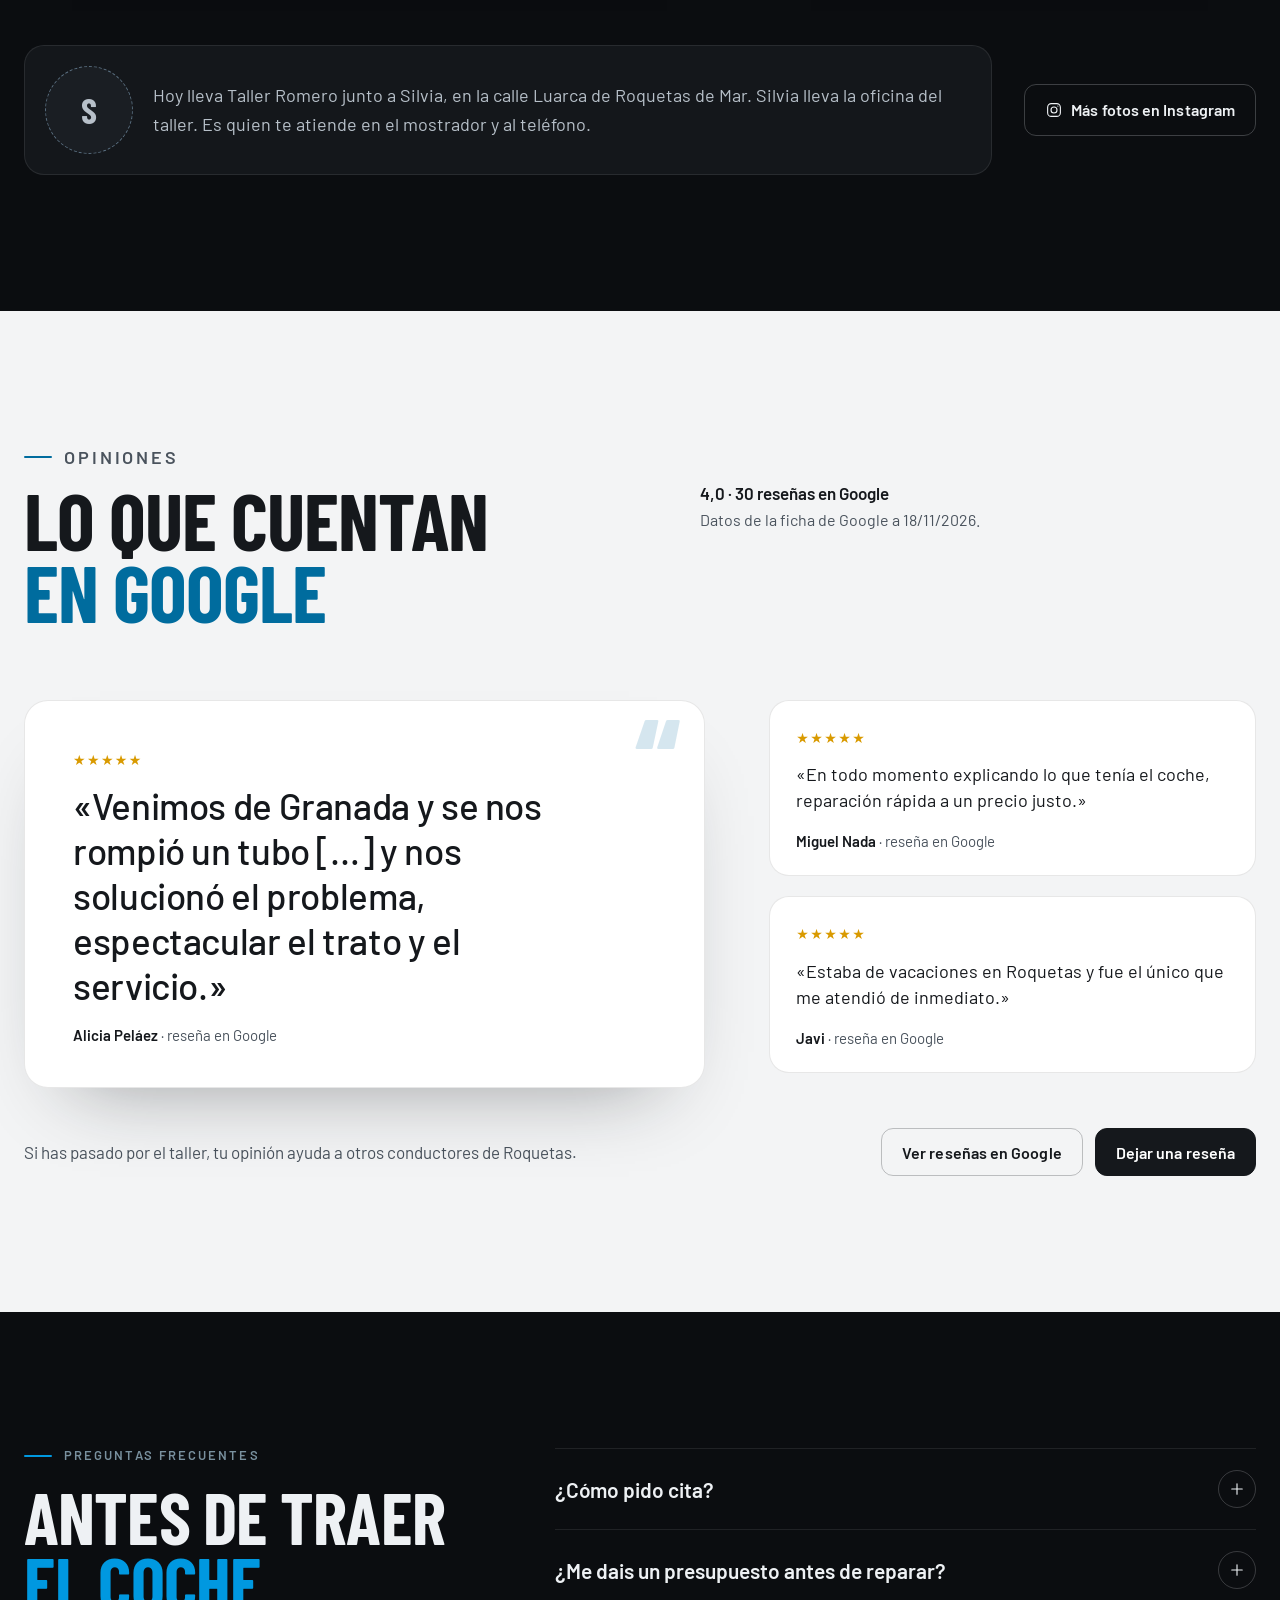
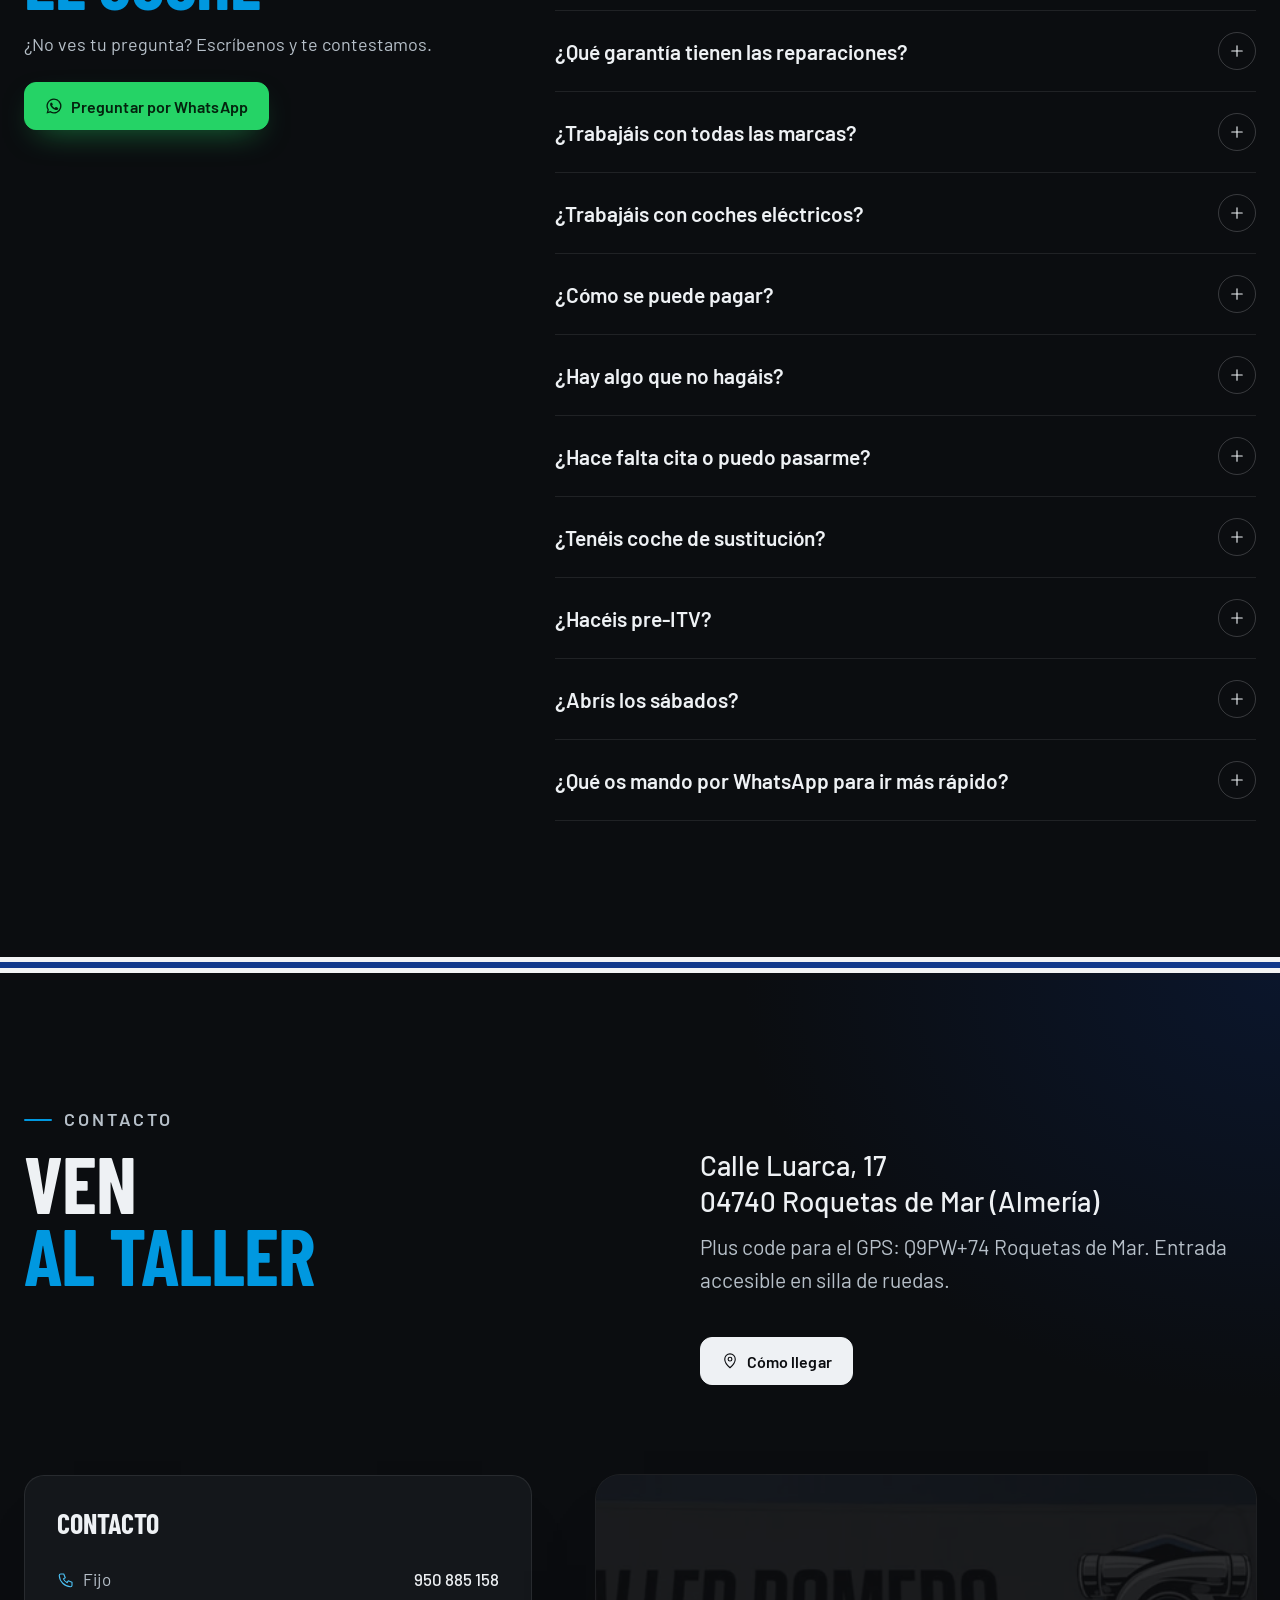
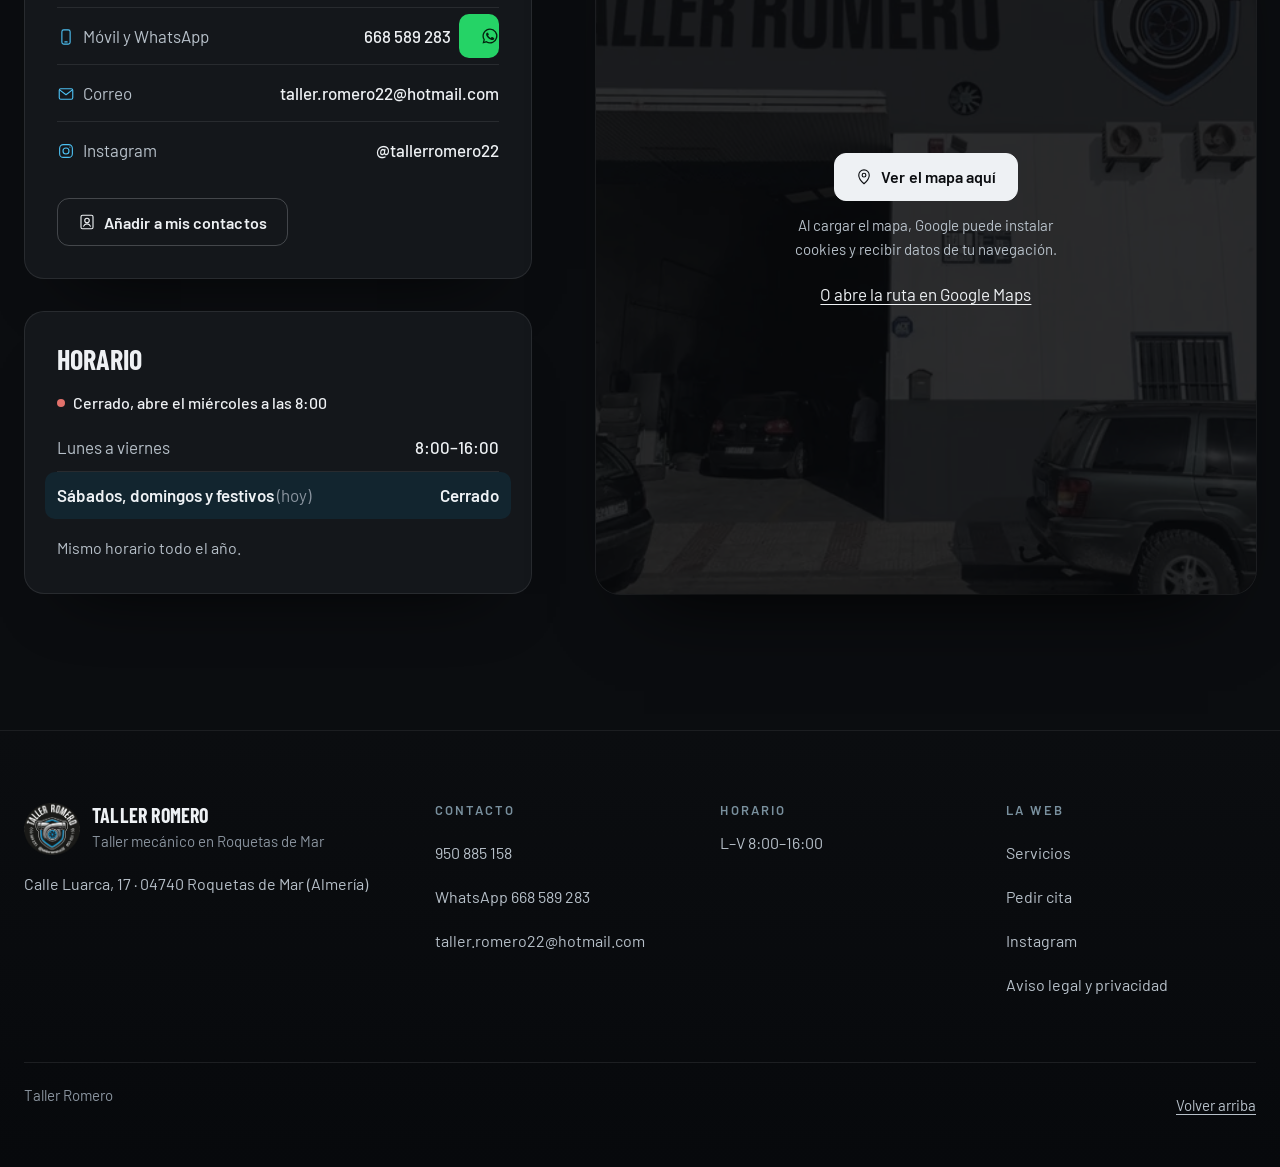
==== commit 887ac716: "Cierra los sábados y corrige el titular del aviso legal (#5) * Cierra los sábados y deja el aviso le" ====
--- a/index.html
+++ b/index.html
@@ -106,12 +106,12 @@
     </div>
     <figure class="portada-foto">
       <picture>
-        <source type="image/webp" srcset="assets/fachada-llaves-720.webp 720w, assets/fachada-llaves.webp 1200w" sizes="(min-width:1368px) 640px, (min-width:1000px) calc((100vw - 80px) / 2), 100vw">
-        <img src="assets/fachada-llaves.jpg" srcset="assets/fachada-llaves-720.jpg 720w, assets/fachada-llaves.jpg 1200w" sizes="(min-width:1368px) 640px, (min-width:1000px) calc((100vw - 80px) / 2), 100vw" width="1200" height="900" fetchpriority="high" decoding="async" alt="Fachada de Taller Romero en Roquetas de Mar">
+        <source type="image/webp" srcset="assets/fachada-llaves-720.webp 720w, assets/fachada-llaves.webp 1200w" sizes="(min-width:2220px) 1200px, (min-width:1000px) 54vw, 100vw">
+        <img src="assets/fachada-llaves.jpg" srcset="assets/fachada-llaves-720.jpg 720w, assets/fachada-llaves.jpg 1200w" sizes="(min-width:2220px) 1200px, (min-width:1000px) 54vw, 100vw" width="1200" height="900" fetchpriority="high" decoding="async" alt="Fachada de Taller Romero en Roquetas de Mar">
       </picture>
     </figure>
     <ul class="datos-hoy cifras">
-      <li><svg aria-hidden="true"><use href="#i-reloj"/></svg><span><b>Horario</b><span data-horario-resumen>Llama al 950 885 158</span></span></li>
+      <li><svg aria-hidden="true"><use href="#i-reloj"/></svg><span><b>Horario</b><span data-horario-resumen>L–V 8:00–16:00</span></span></li>
       <li><svg aria-hidden="true"><use href="#i-pin"/></svg><span><b>Calle Luarca, 17</b><a class="como-llegar" href="https://www.google.com/maps/dir/?api=1&amp;destination=TALLER+ROMERO+S.L&amp;destination_place_id=ChIJrWbAO3pxcA0RxRs7Sl1MRZg">Cómo llegar</a></span></li>
     </ul>
   </div>
@@ -336,7 +336,7 @@
       <details class="duda"><summary>¿Hacéis pre-ITV?<svg aria-hidden="true"><use href="#i-mas"/></svg></summary>
         <p>Sí. Dinos la fecha de tu ITV y buscamos hueco para revisarlo antes.</p></details>
       <details class="duda"><summary>¿Abrís los sábados?<svg aria-hidden="true"><use href="#i-mas"/></svg></summary>
-        <p>Los sábados abrimos <span data-horario-dia="6">(ver horario)</span>. Los domingos y festivos el taller está cerrado.</p></details>
+        <p data-horario-dia="6" data-horario-frase="sabado">No. Los sábados, los domingos y los festivos el taller está cerrado.</p></details>
       <details class="duda"><summary>¿Qué os mando por WhatsApp para ir más rápido?<svg aria-hidden="true"><use href="#i-mas"/></svg></summary>
         <p>Marca, modelo y año del coche, y qué le notas. Si es por ruedas, la medida del neumático. Si se ha encendido un testigo, una foto del cuadro ayuda mucho.</p></details>
     </div>
@@ -369,7 +369,7 @@
         <div class="tarjeta">
           <h3>Horario</h3>
           <p class="estado-tabla"><span class="estado" data-estado data-abierto=""></span></p>
-          <dl class="horario cifras" id="horario"><div><dt>Horario</dt><dd>Llama al 950 885 158</dd></div></dl>
+          <dl class="horario cifras" id="horario"><div><dt>Lunes a viernes</dt><dd>8:00–16:00</dd></div><div><dt>Sábados, domingos y festivos</dt><dd>Cerrado</dd></div></dl>
           <p class="nota">Mismo horario todo el año.</p>
         </div>
       </div>
@@ -406,7 +406,7 @@
     </div>
     <div>
       <h2 class="pie-titulo">Horario</h2>
-      <p class="cifras" data-horario-resumen>Llama al 950 885 158</p>
+      <p class="cifras" data-horario-resumen>L–V 8:00–16:00</p>
     </div>
     <div>
       <h2 class="pie-titulo">La web</h2>
@@ -419,7 +419,7 @@
     </div>
   </div>
   <div class="envoltura pie-final">
-    <p>TALLER ROMERO S.L</p>
+    <p>Taller Romero</p>
     <a href="#inicio">Volver arriba</a>
   </div>
 </footer>
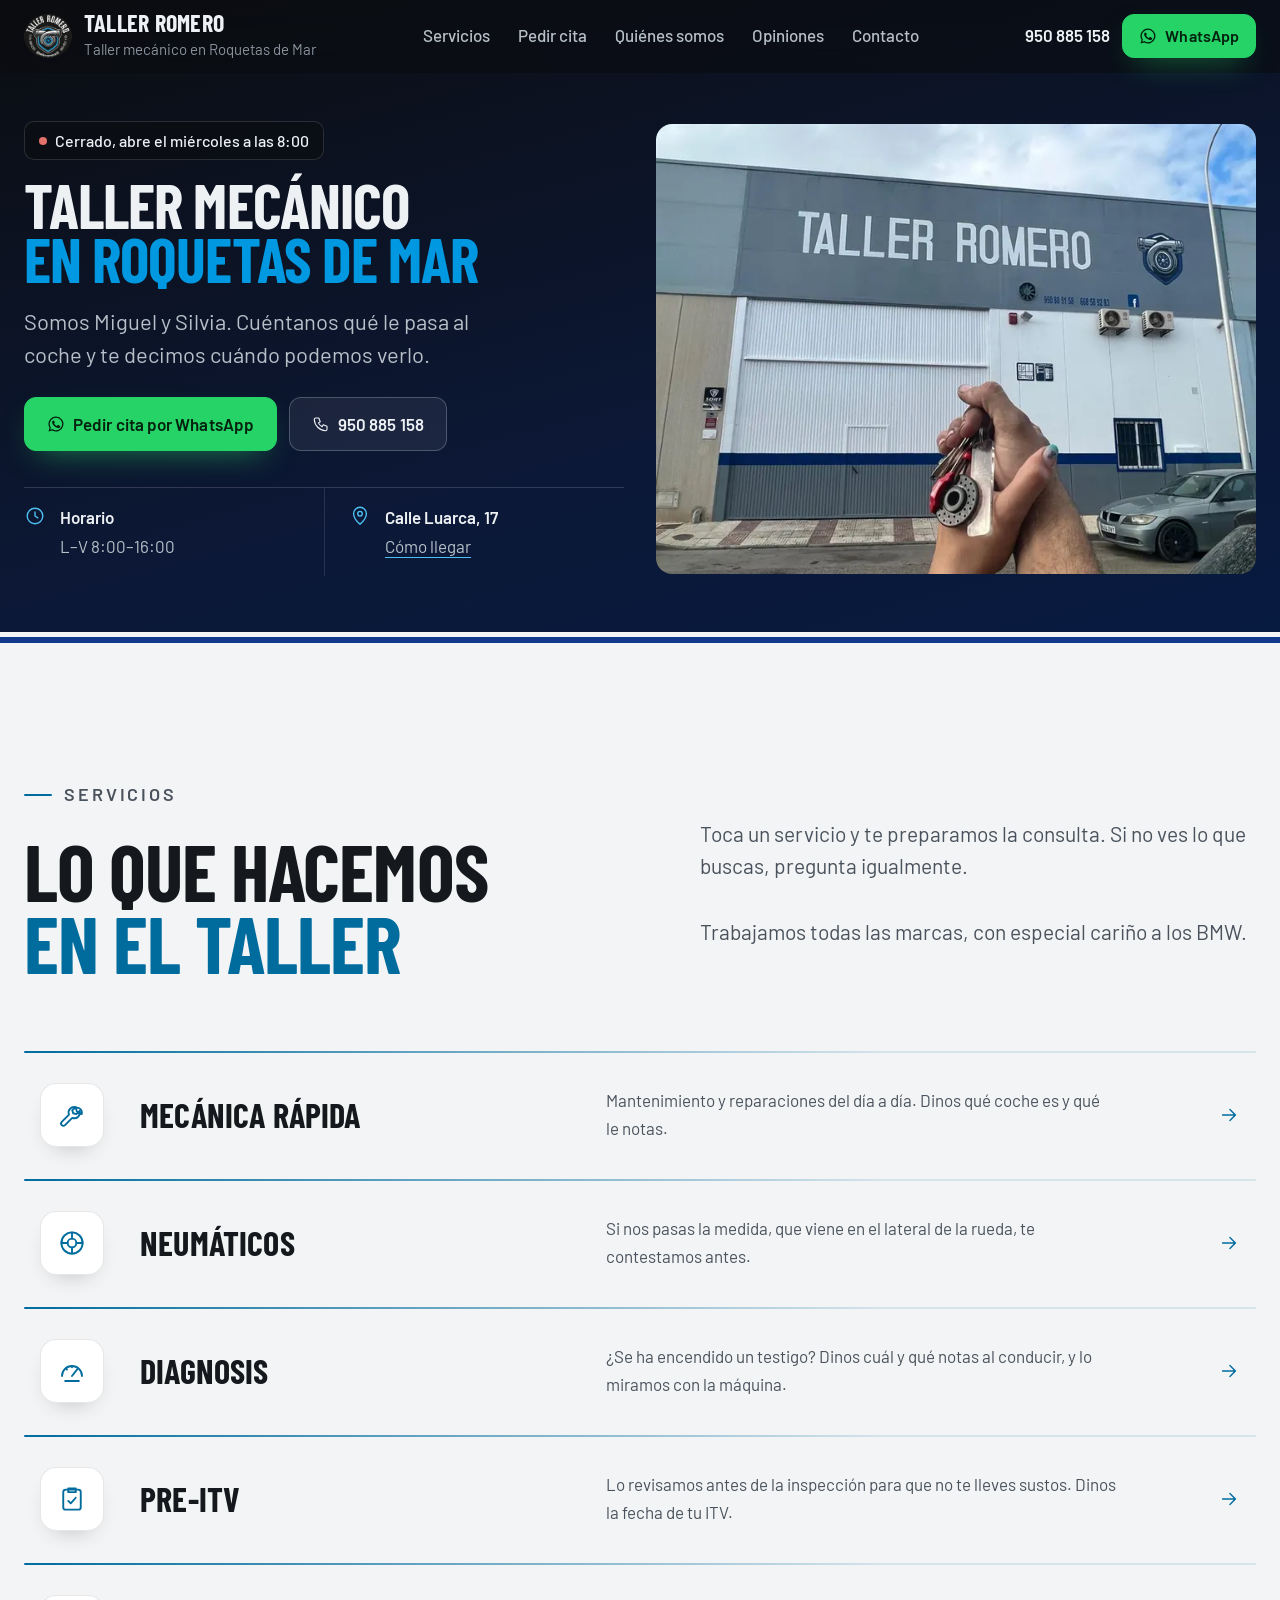
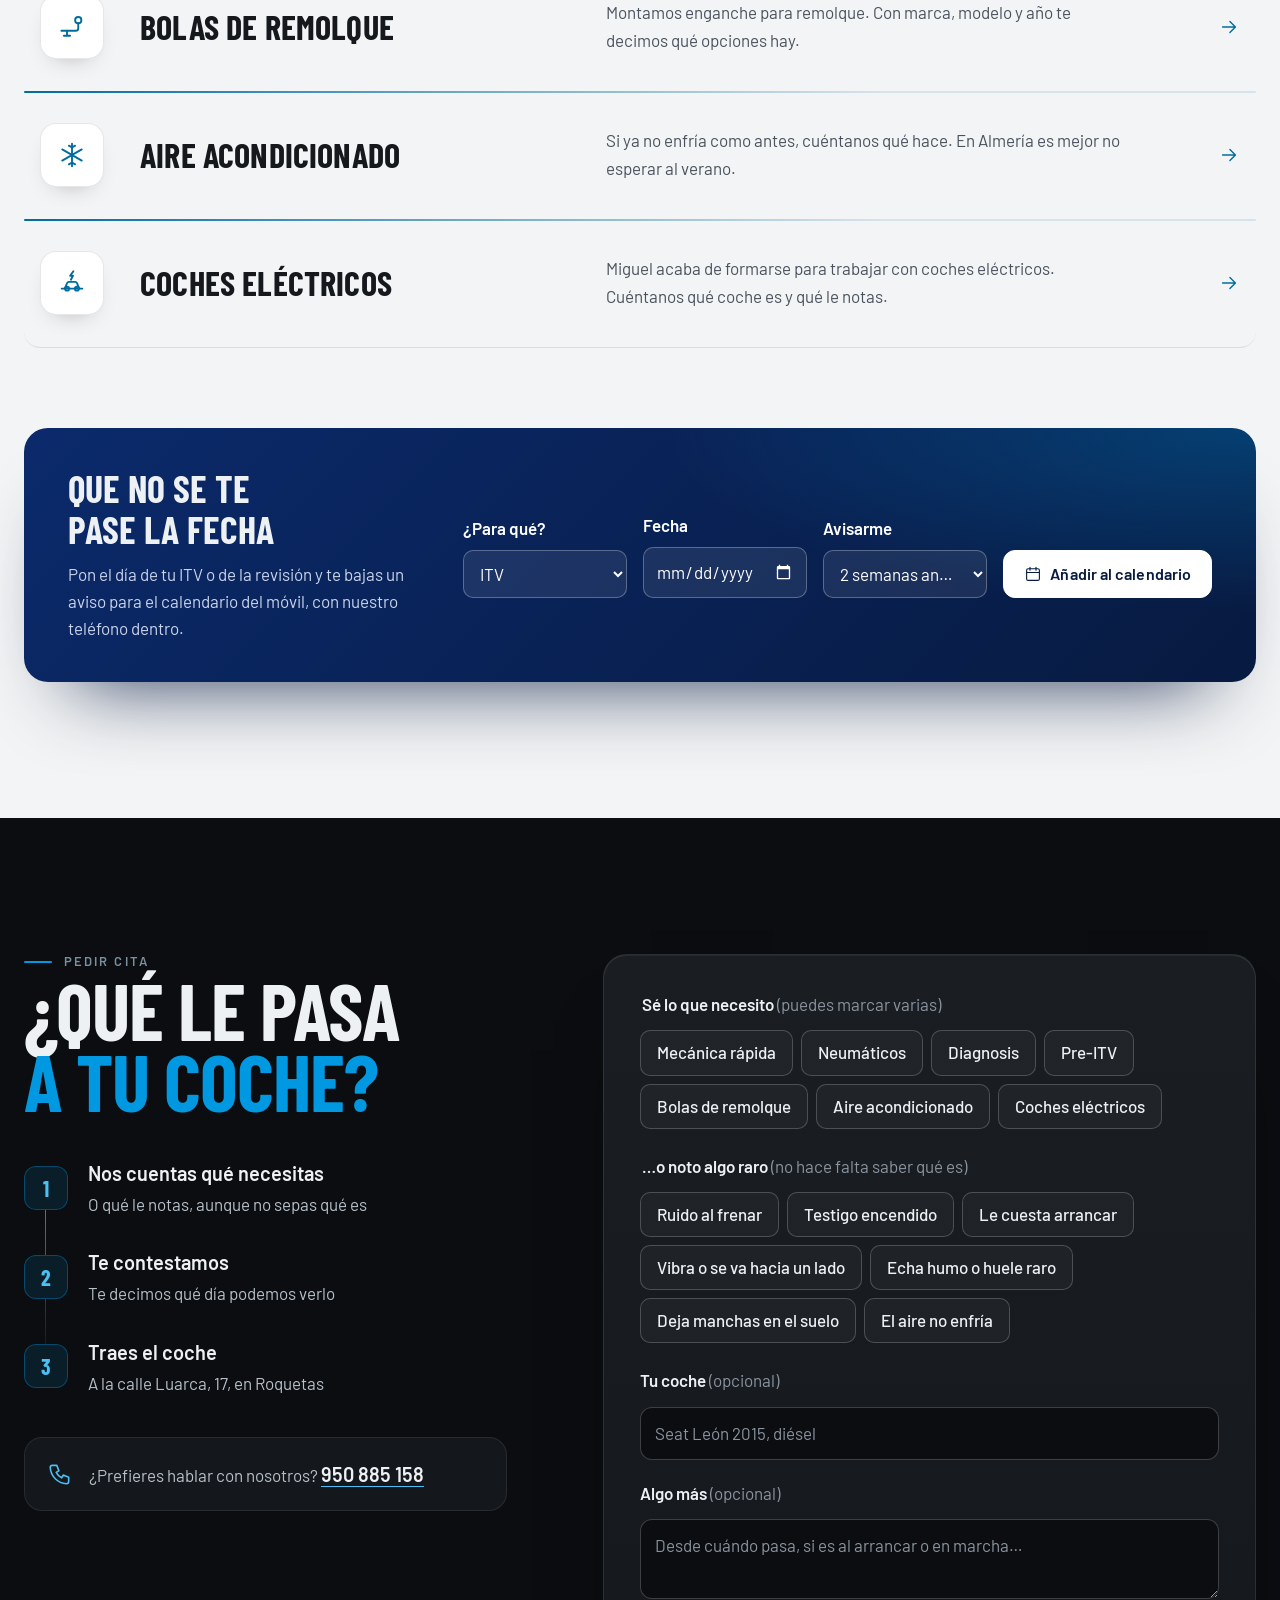
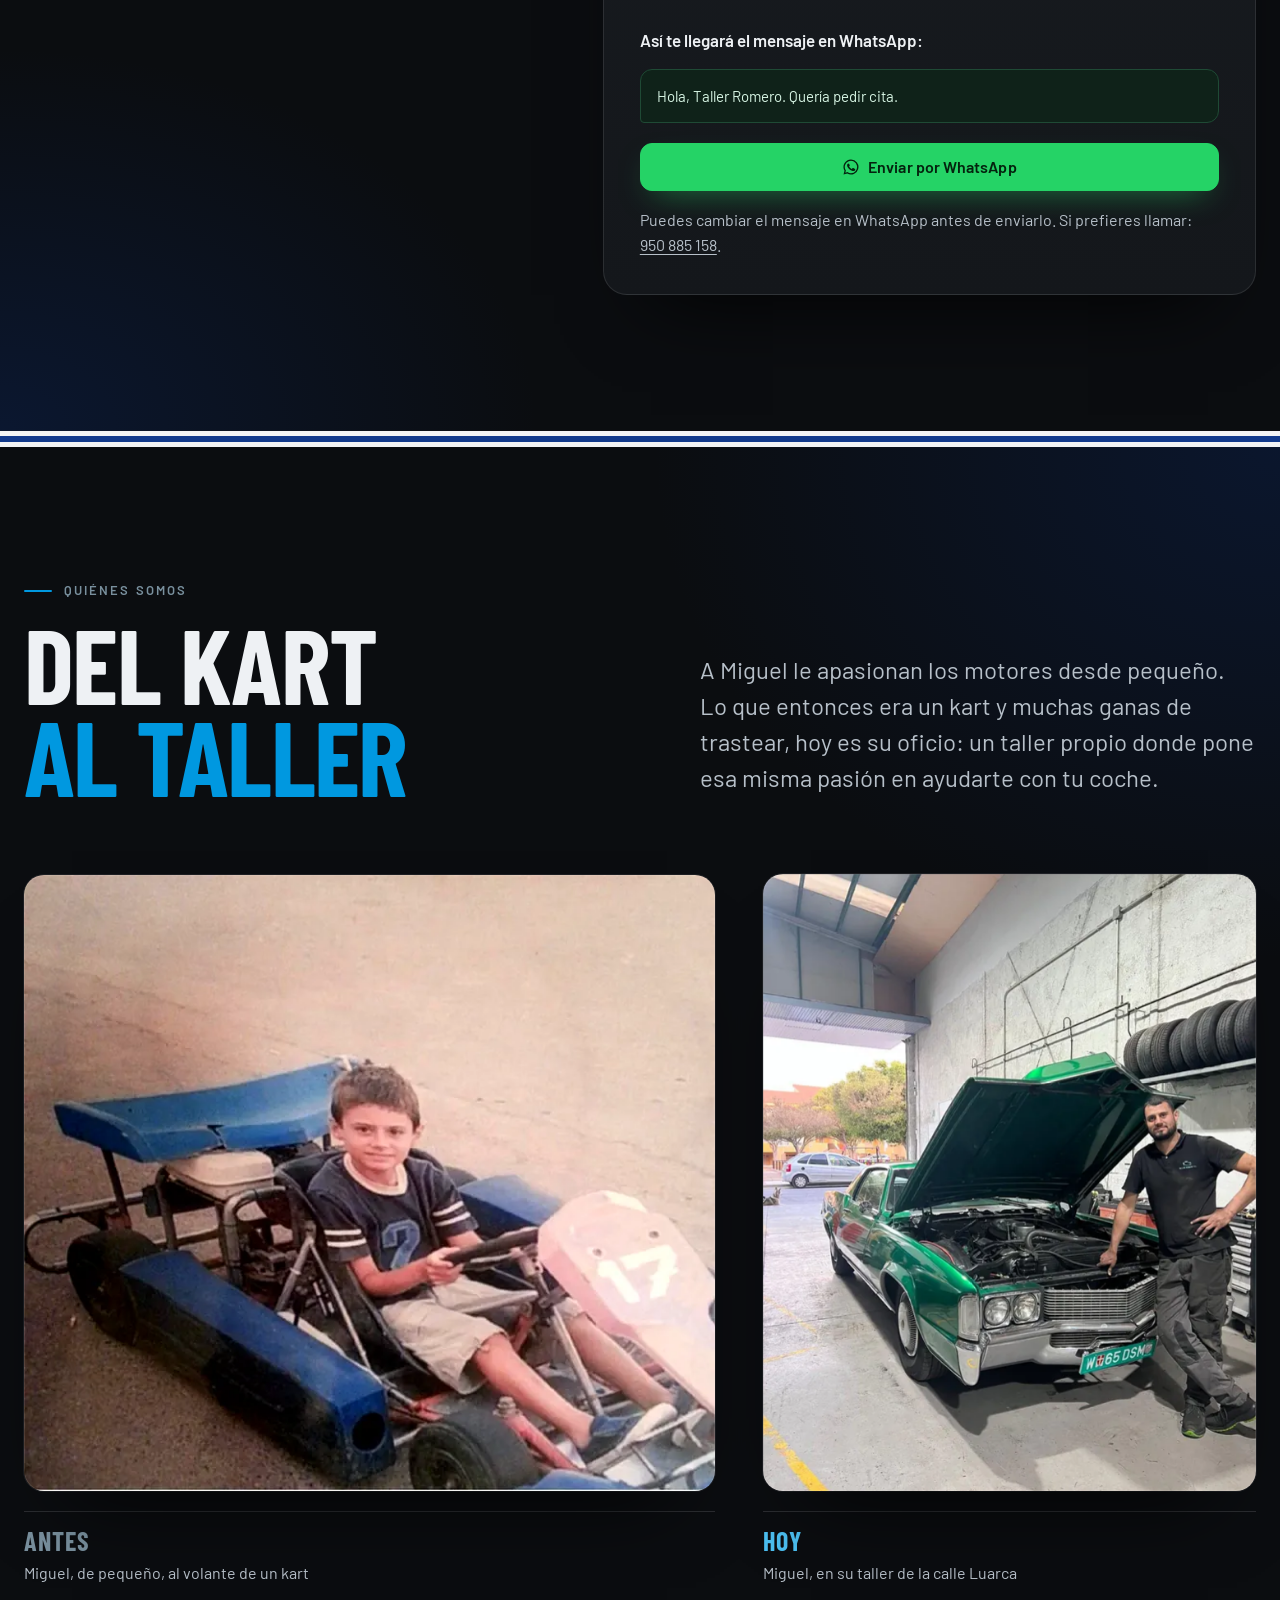
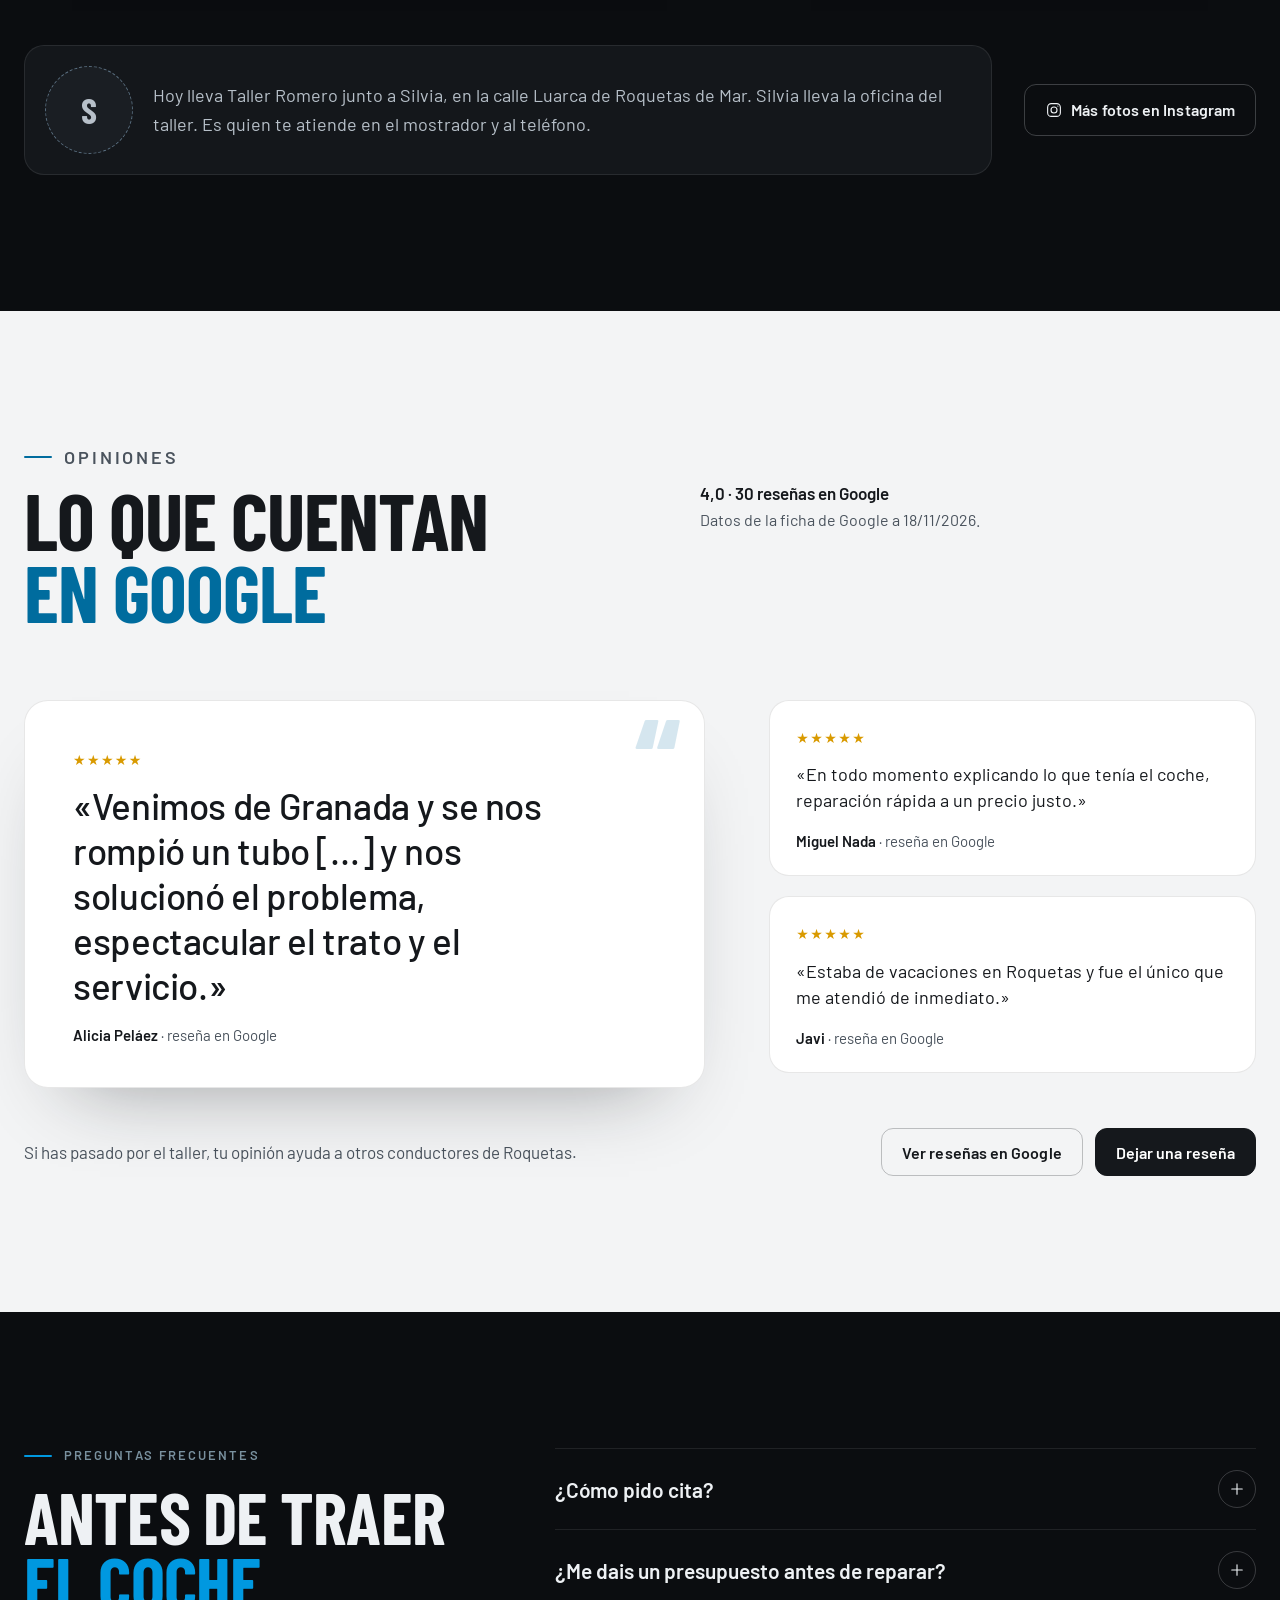
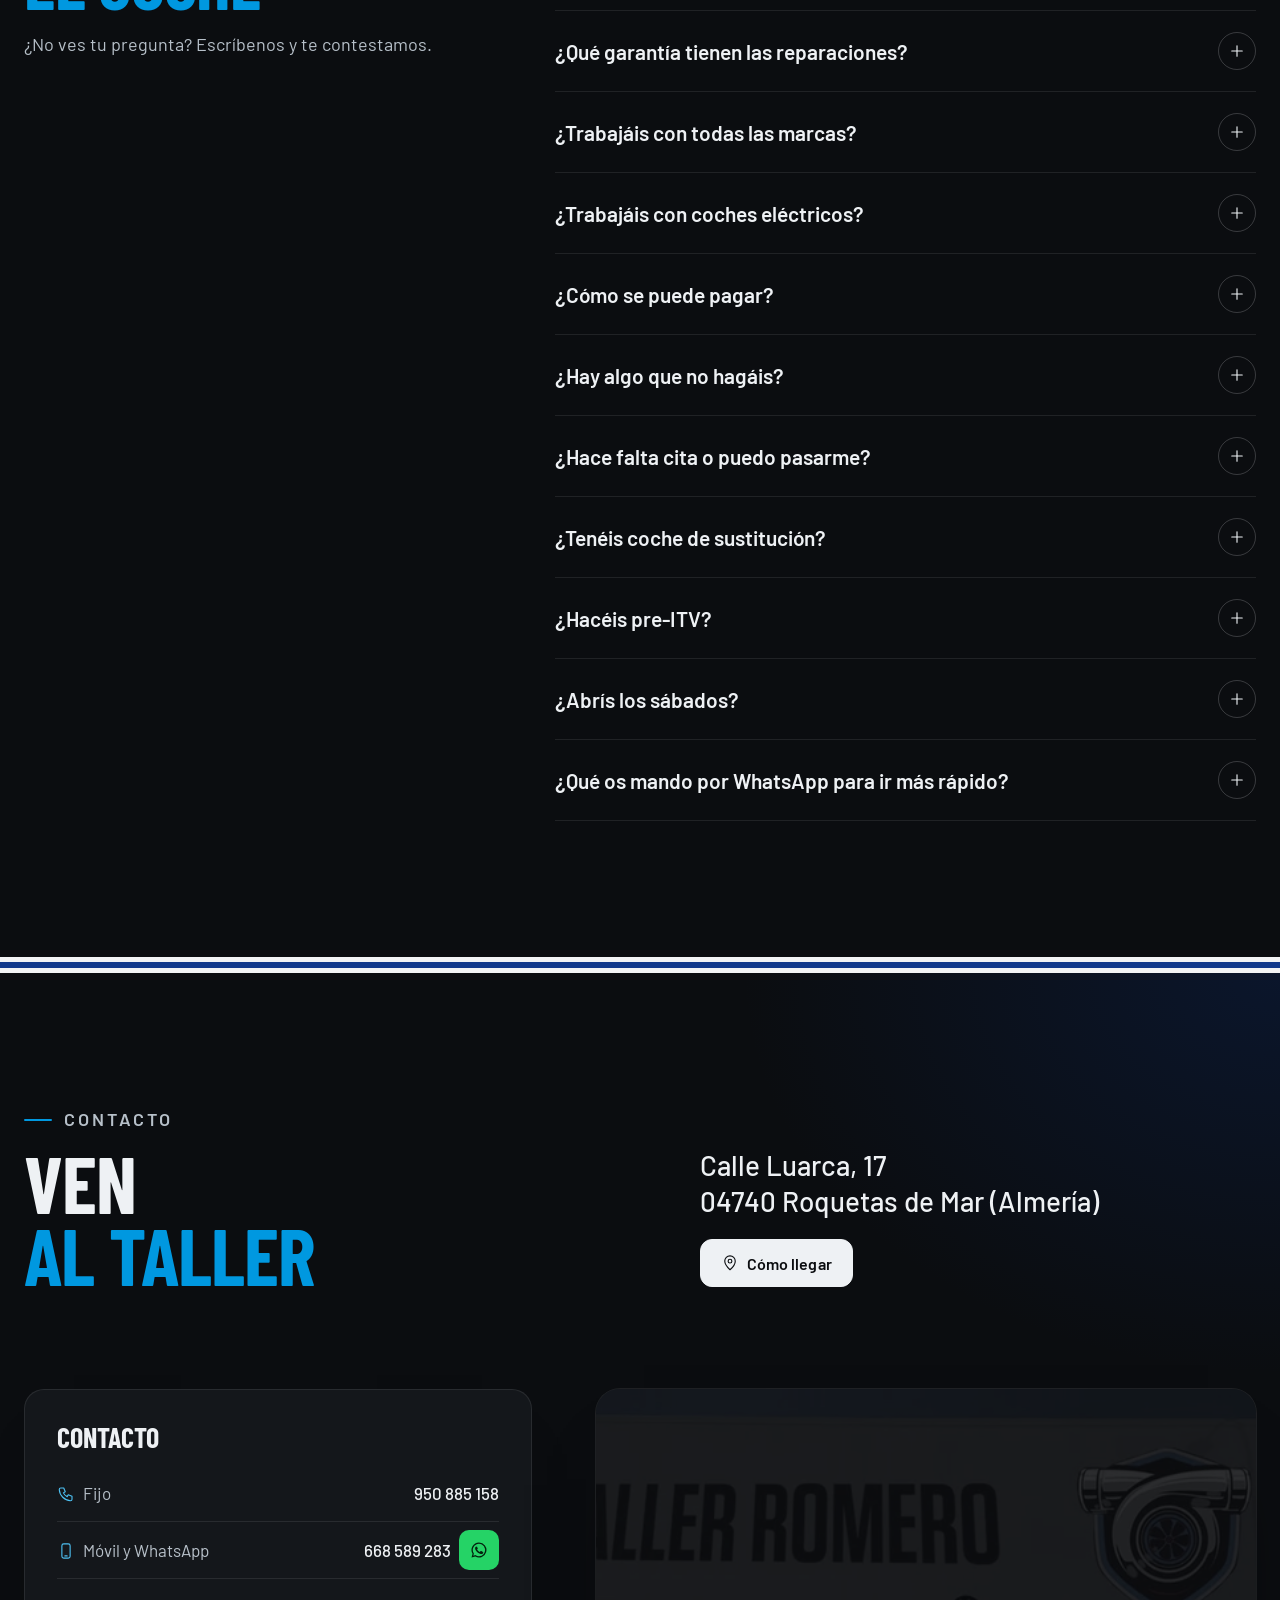
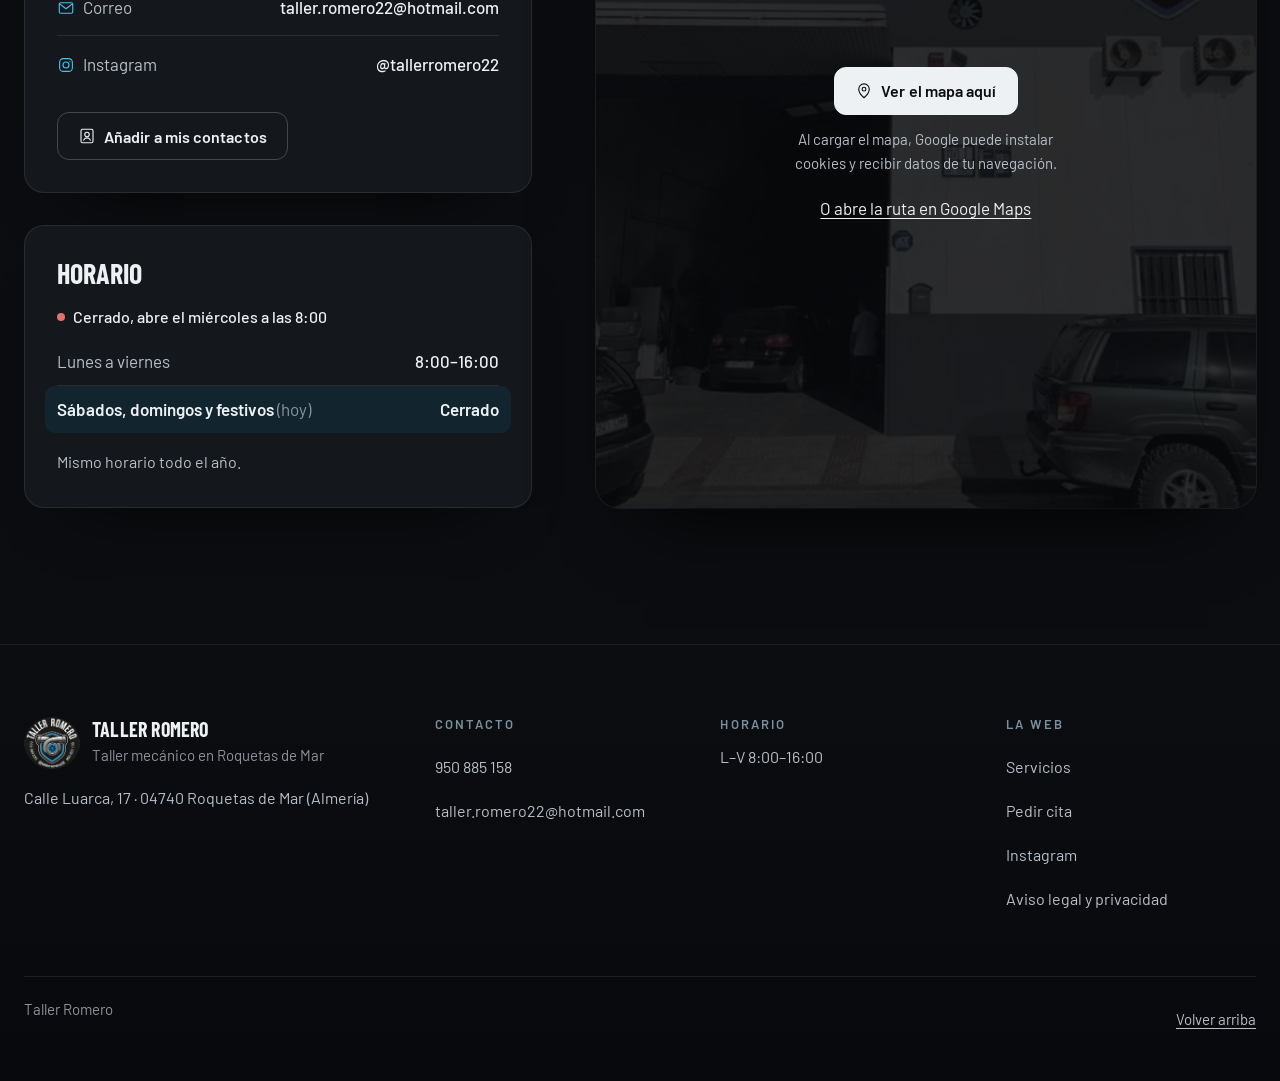
==== commit 9811cc58: "Centra el WhatsApp de contacto y quita repeticiones. Co-authored-by: AleJok1 <AleJok1@users.noreply." ====
--- a/index.html
+++ b/index.html
@@ -106,8 +106,8 @@
     </div>
     <figure class="portada-foto">
       <picture>
-        <source type="image/webp" srcset="assets/fachada-llaves-720.webp 720w, assets/fachada-llaves.webp 1200w" sizes="(min-width:2220px) 1200px, (min-width:1000px) 54vw, 100vw">
-        <img src="assets/fachada-llaves.jpg" srcset="assets/fachada-llaves-720.jpg 720w, assets/fachada-llaves.jpg 1200w" sizes="(min-width:2220px) 1200px, (min-width:1000px) 54vw, 100vw" width="1200" height="900" fetchpriority="high" decoding="async" alt="Fachada de Taller Romero en Roquetas de Mar">
+        <source type="image/webp" srcset="assets/fachada-llaves-720.webp 720w, assets/fachada-llaves.webp 1200w" sizes="(min-width:1368px) 640px, (min-width:1000px) calc((100vw - 80px) / 2), 100vw">
+        <img src="assets/fachada-llaves.jpg" srcset="assets/fachada-llaves-720.jpg 720w, assets/fachada-llaves.jpg 1200w" sizes="(min-width:1368px) 640px, (min-width:1000px) calc((100vw - 80px) / 2), 100vw" width="1200" height="900" fetchpriority="high" decoding="async" alt="Fachada de Taller Romero en Roquetas de Mar">
       </picture>
     </figure>
     <ul class="datos-hoy cifras">
@@ -312,7 +312,6 @@
       <p class="ceja">Preguntas frecuentes</p>
       <h2 id="t-dudas">Antes de traer <span>el coche</span></h2>
       <p>¿No ves tu pregunta? Escríbenos y te contestamos.</p>
-      <a class="boton wa" href="https://wa.me/34668589283"><svg aria-hidden="true"><use href="#i-wa"/></svg>Preguntar por WhatsApp</a>
     </div>
     <div class="dudas-lista">
       <details class="duda"><summary>¿Cómo pido cita?<svg aria-hidden="true"><use href="#i-mas"/></svg></summary>
@@ -351,7 +350,6 @@
       <p class="ceja">Contacto</p>
       <h2 id="t-contacto">Ven <span>al taller</span></h2>
       <address>Calle Luarca, 17<br>04740 Roquetas de Mar (Almería)</address>
-      <p class="tenue">Plus code para el GPS: <span class="cifras">Q9PW+74</span> Roquetas de Mar. Entrada accesible en silla de ruedas.</p>
       <p><a class="boton boton-claro" href="https://www.google.com/maps/dir/?api=1&amp;destination=TALLER+ROMERO+S.L&amp;destination_place_id=ChIJrWbAO3pxcA0RxRs7Sl1MRZg"><svg aria-hidden="true"><use href="#i-pin"/></svg>Cómo llegar</a></p>
     </div>
     <div class="contacto-grid">
@@ -400,7 +398,6 @@
       <h2 class="pie-titulo">Contacto</h2>
       <ul class="pie-enlaces cifras">
         <li><a href="tel:+34950885158">950 885 158</a></li>
-        <li><a href="https://wa.me/34668589283">WhatsApp 668 589 283</a></li>
         <li><a href="mailto:taller.romero22@hotmail.com">taller.romero22@hotmail.com</a></li>
       </ul>
     </div>
--- a/assets/estilos.css
+++ b/assets/estilos.css
@@ -569,6 +569,7 @@
 .lista-contacto li>span:not(.contacto-valor) svg{display:inline-block;width:18px;height:18px;margin-inline-end:8px;vertical-align:-0.2em;color:var(--turbo-texto)}
 .wa-mini{flex:none;justify-content:center;width:40px;height:40px;min-width:40px;min-height:40px;margin-inline-start:8px;border-radius:10px;background:var(--wa);color:var(--wa-texto)}
 .wa-mini svg{width:18px;height:18px;color:currentColor}
+.lista-contacto a.wa-mini{justify-content:center;width:40px;height:40px;min-width:40px;min-height:40px;padding:0}
 .lista-contacto a.wa-mini:hover{background:#3fe07c;text-decoration:none}
 .lista-contacto li:last-child,.horario div:last-child{border-bottom:0}
 .horario .hoy{margin-inline:-12px;padding-inline:12px;border-radius:10px;background:rgb(0 152 224/.1);border-bottom-color:transparent}
